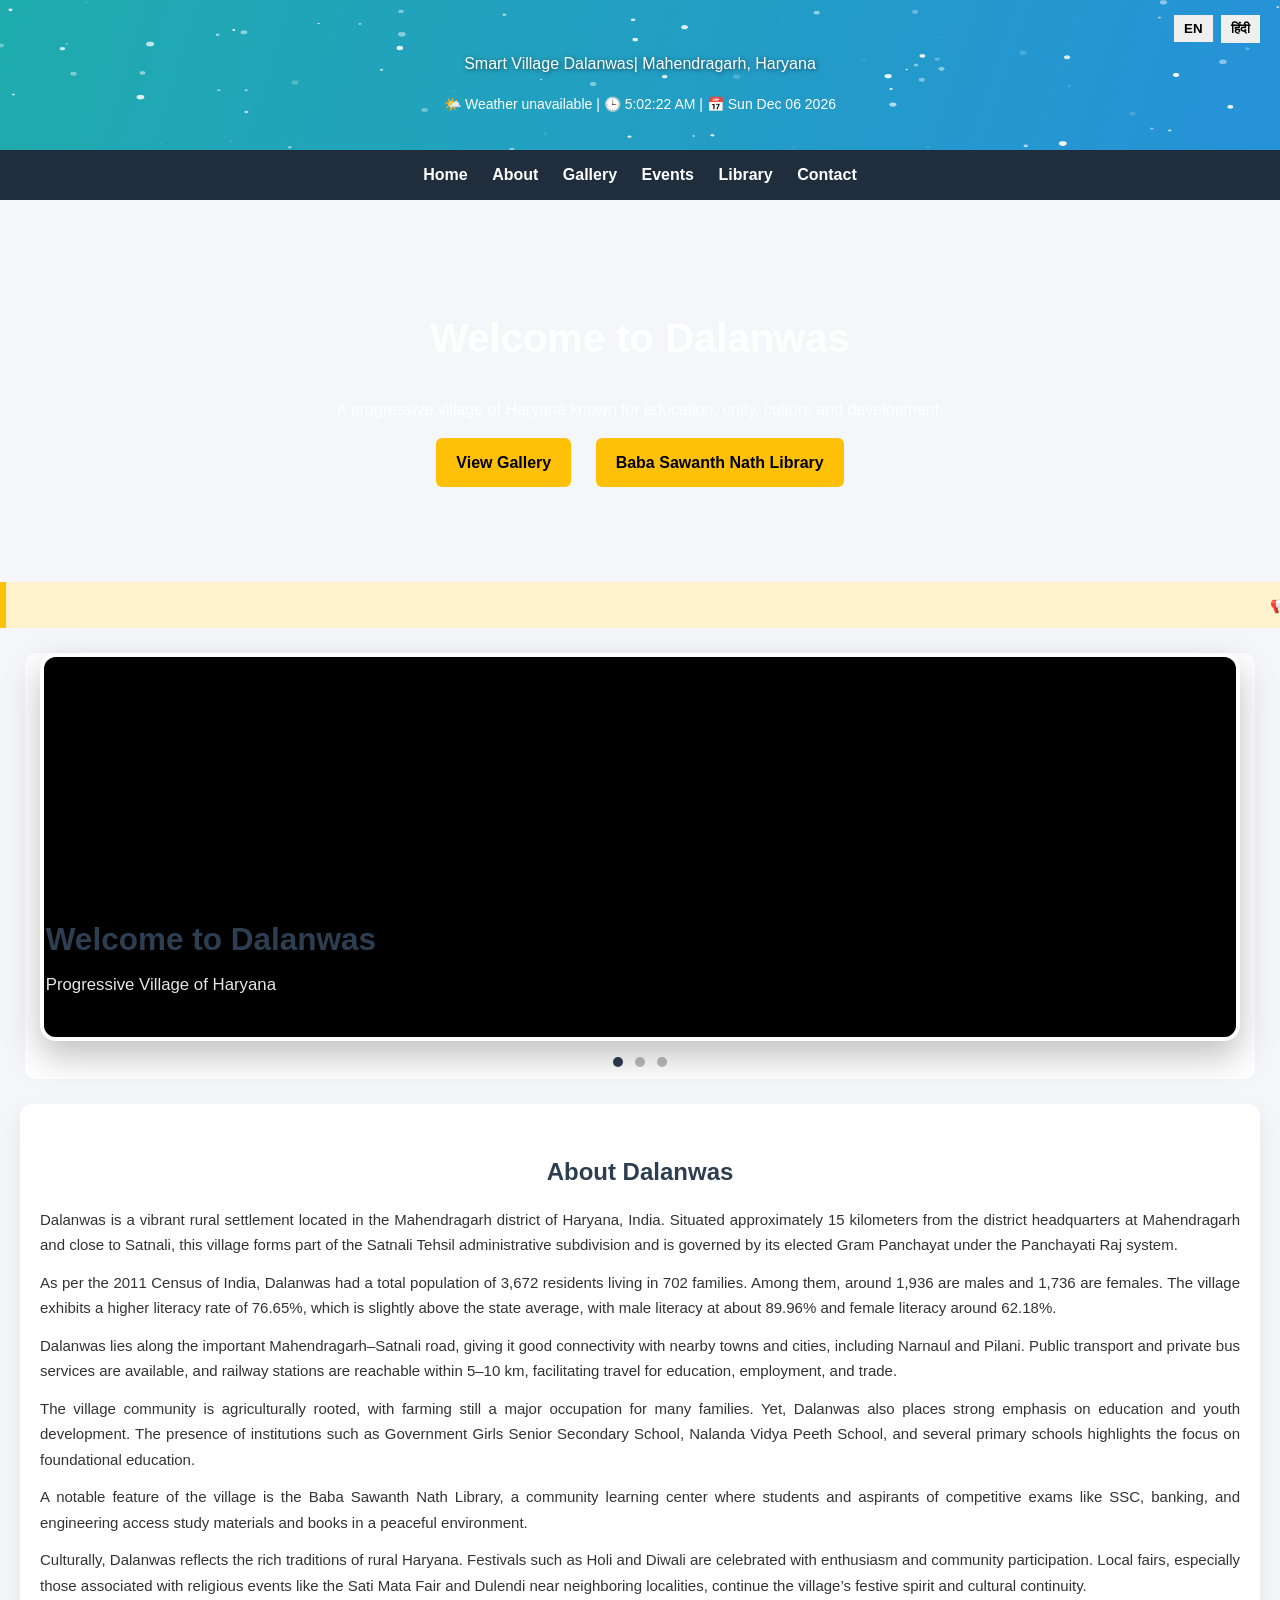
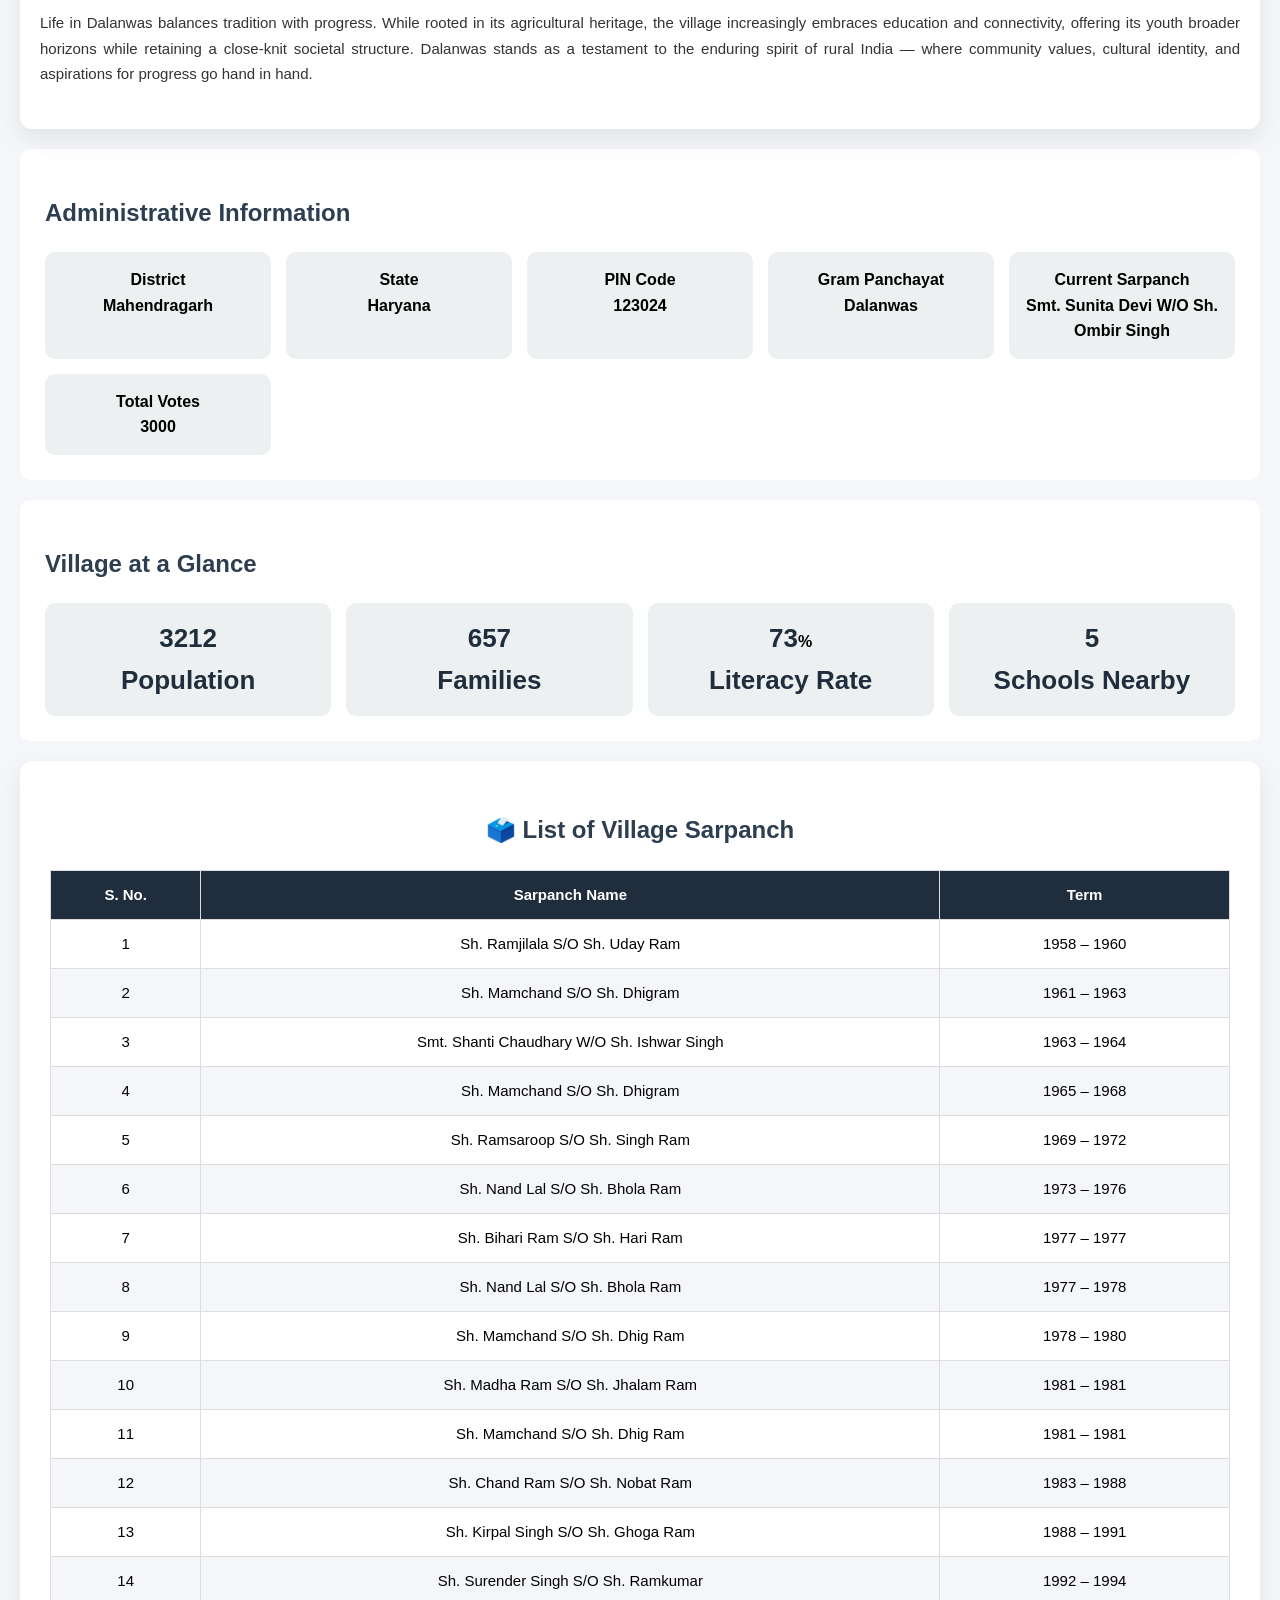
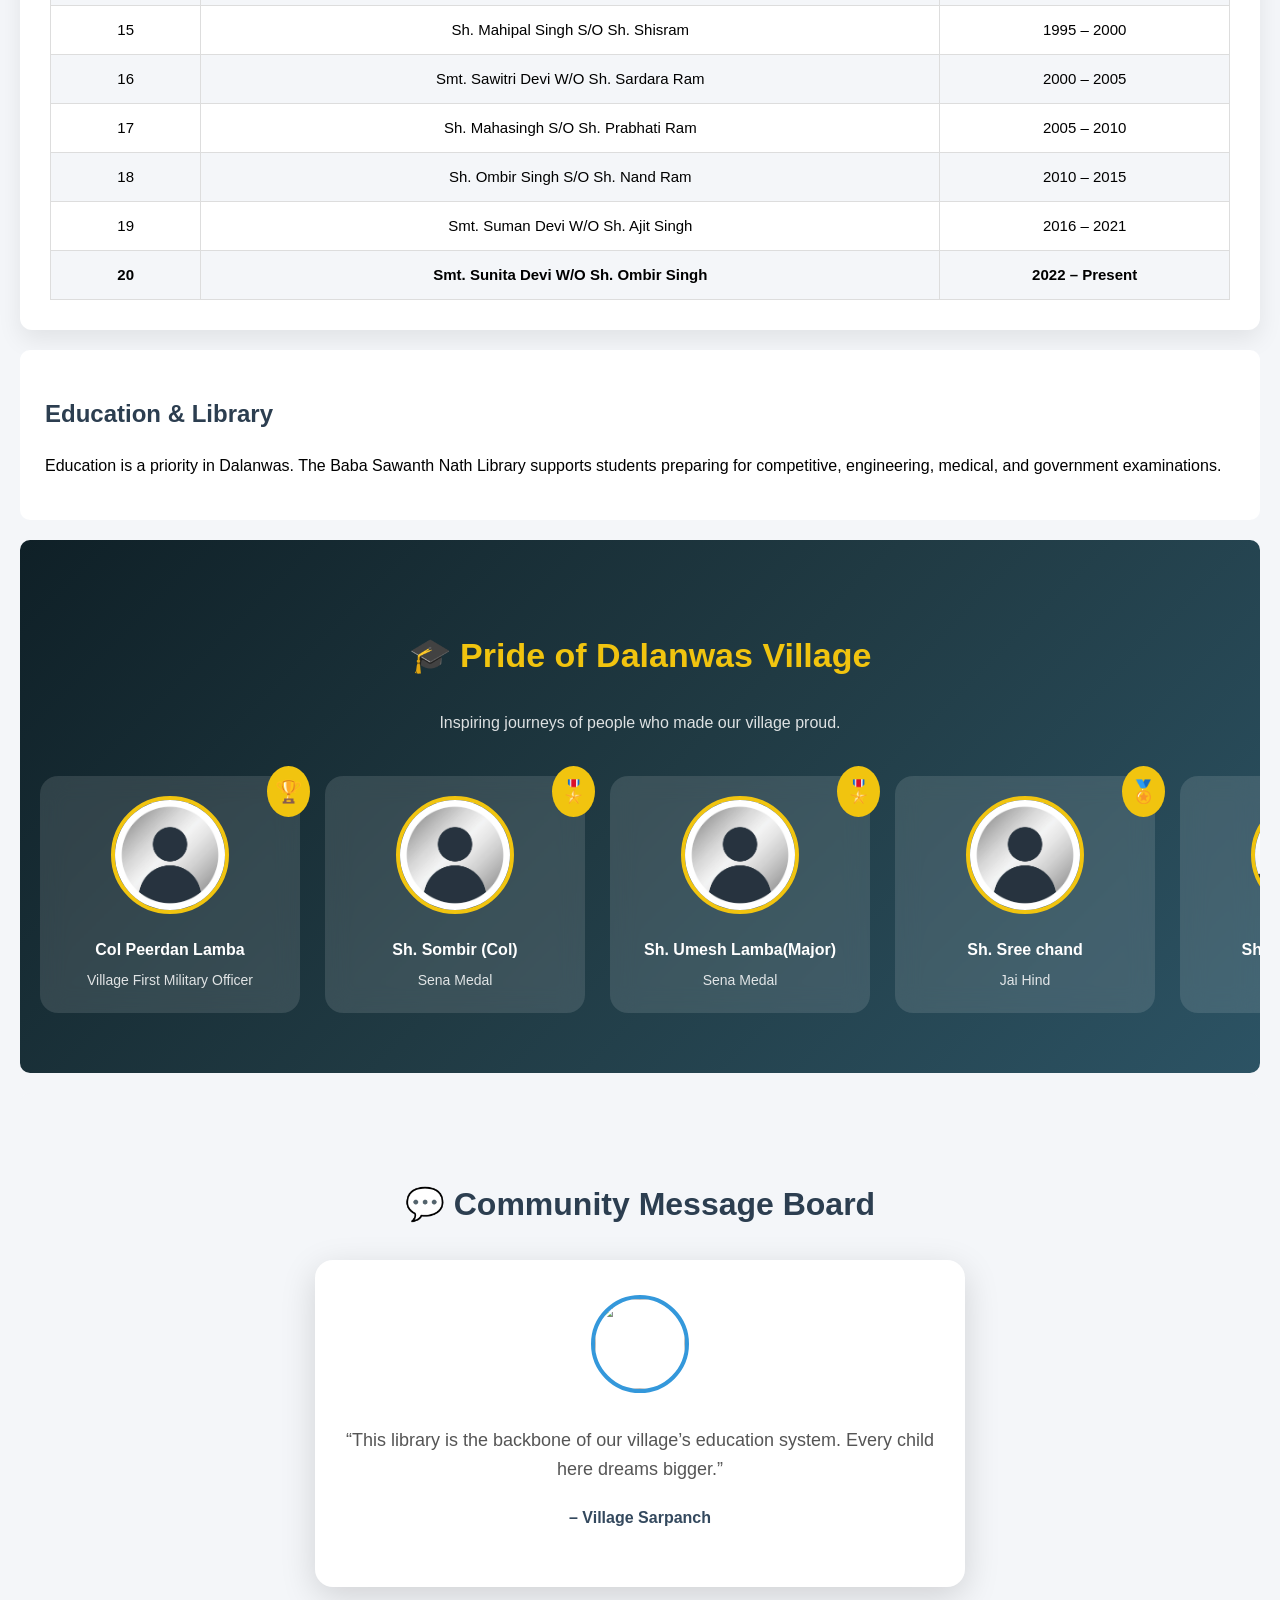
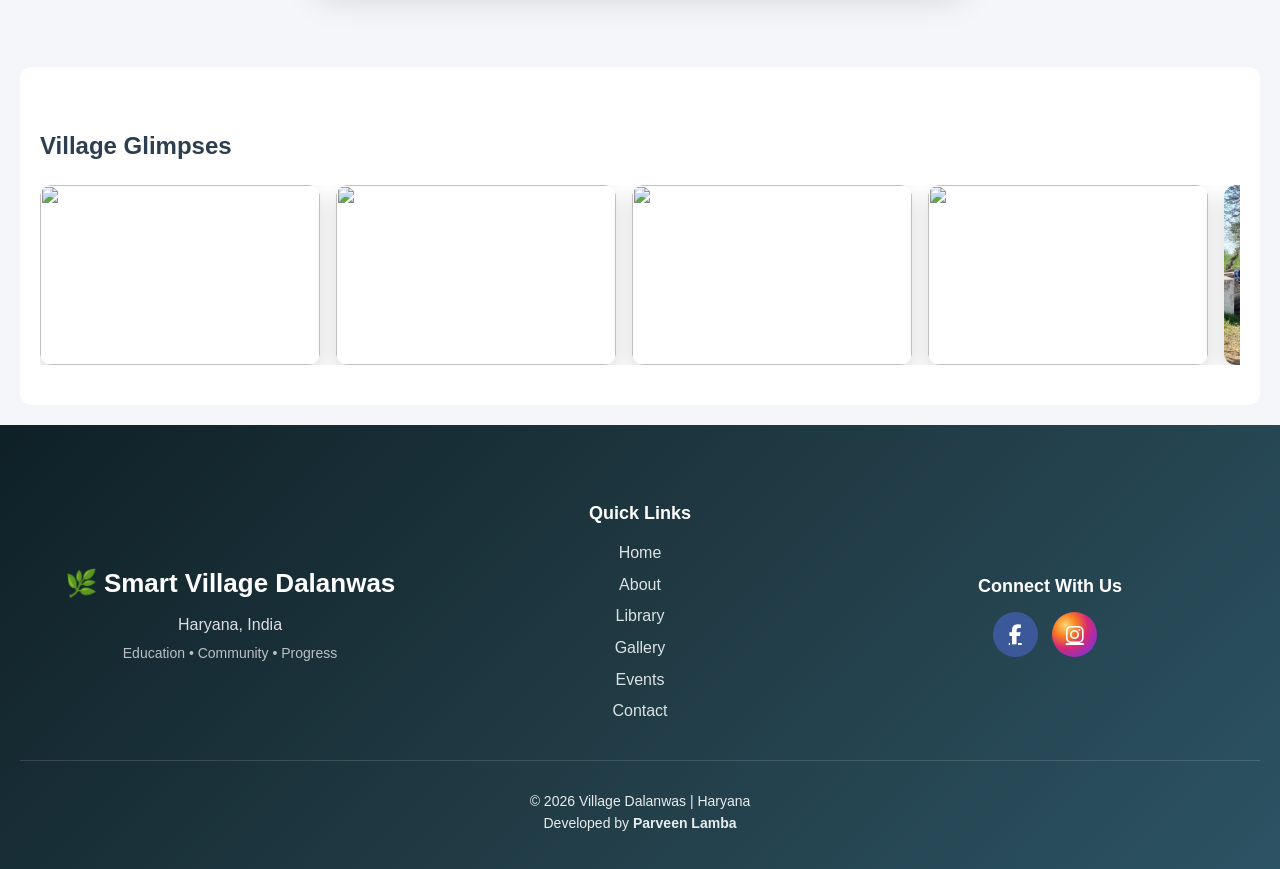
==== index.html @ f8c6ad73 "Update index.html" ====
<!DOCTYPE html>
<html lang="en">
<head>
<meta charset="UTF-8">
<title>Village Dalanwas | Haryana</title>
  

<meta name="viewport" content="width=device-width, initial-scale=1.0">
<!-- GOOGLE FONTS & ICONS -->
<link href="https://fonts.googleapis.com/css2?family=Roboto:wght@400;700&display=swap" rel="stylesheet">
<link rel="stylesheet" href="https://cdnjs.cloudflare.com/ajax/libs/font-awesome/6.4.0/css/all.min.css">
<style>
html { scroll-behavior: smooth; }
body {
  margin: 0;
  font-family: Arial, sans-serif;
  background: #f4f6f9;
  line-height: 1.6;
}

/* HEADER */
header {
  position: relative;
  height: 150px;
  overflow: hidden;
  text-align: center;
  color: white;
}

#headerCanvas {
  position: absolute;
  top: 0;
  left: 0;
  width: 100%;
  height: 100%;
  z-index: 0;
}

.header-content {
  position: relative;
  z-index: 1;
  top: 50%;
  transform: translateY(-50%);
}

.header-content h1 {
  font-size: 36px;
  font-weight: bold;
  text-shadow: 2px 2px 10px rgba(0,0,0,0.7);
}

.header-content p {
  font-size: 16px;
  margin-top: 8px;
  text-shadow: 1px 1px 5px rgba(0,0,0,0.6);
}


/* LANGUAGE TOGGLE */
.lang-toggle {
  position: absolute;
  top: 15px;
  right: 20px;
}
.lang-toggle button {
  padding: 6px 10px;
  margin-left: 4px;
  border: none;
  cursor: pointer;
  font-weight: bold;
}

/* NAV */
nav {
  background: #1f2d3d;
  text-align: center;
  padding: 12px;
}
nav a {
  color: white;
  margin: 10px;
  text-decoration: none;
  font-weight: bold;
}
nav a:hover { text-decoration: underline; }

/* HERO */
.hero2 {
  background: url("images/village5.jpg") center/cover no-repeat;
  color: white;
  padding: 80px 20px;
  text-align: center;
}
.hero2 h1 { font-size: 40px; }
.hero2 p { max-width: 800px; margin: auto; }
.hero2 .btn {
  display: inline-block;
  margin: 15px 10px;
  padding: 12px 20px;
  background: #ffc107;
  color: #000;
  text-decoration: none;
  border-radius: 6px;
  font-weight: bold;
}

/* SLIDER */
/* HERO SECTION */
.hero {
  margin: 25px auto;
  max-width: 1200px;
  padding: 0 15px;
}

/* SLIDER CONTAINER */
.slider {
  position: relative;
  height: 380px;
  overflow: hidden;
  border-radius: 16px;
  border: 4px solid #ffffff;
  box-shadow: 0 15px 35px rgba(0,0,0,0.25);
  background: #000;
}

/* SLIDES */
.slide {
  position: absolute;
  inset: 0;
  opacity: 0;
  transition: opacity 1s ease, transform 1s ease;
}

.slide.active {
  opacity: 1;
  transform: scale(1.05);
  z-index: 1;
}

.slide img {
  width: 100%;
  height: 100%;
  object-fit: cover;
}

/* DARK OVERLAY */
.slide::after {
  content: "";
  position: absolute;
  inset: 0;
  background: linear-gradient(to bottom, rgba(0,0,0,0.2), rgba(0,0,0,0.55));
}

/* HERO TEXT */
.hero-text {
  position: absolute;
  bottom: 30px;
  left: 30px;
  color: white;
  z-index: 2;
  animation: fadeUp 1.2s ease;
}

.hero-text h2 {
  font-size: 30px;
  margin: 0;
}

.hero-text p {
  font-size: 16px;
  margin-top: 6px;
  opacity: 0.9;
}

/* DOTS */
.dots {
  text-align: center;
  margin-top: 12px;
}

.dot {
  height: 10px;
  width: 10px;
  margin: 4px;
  background: #bbb;
  border-radius: 50%;
  display: inline-block;
  cursor: pointer;
}

.dot.active {
  background: #2c3e50;
}

/* ANIMATION */
@keyframes fadeUp {
  from { opacity: 0; transform: translateY(20px); }
  to { opacity: 1; transform: translateY(0); }
}

/* MOBILE */
@media (max-width: 768px) {
  .slider { height: 260px; }
  .hero-text h2 { font-size: 20px; }
}


/* NOTICE */
.notice-bar {
  background: #fff3cd;
  border-left: 6px solid #ffc107;
  overflow: hidden;
  white-space: nowrap;
  padding: 10px;
}
.notice-text {
  display: inline-block;
  padding-left: 100%;
  animation: scroll 18s linear infinite;
  font-weight: bold;
}
@keyframes scroll {
  from { transform: translateX(0); }
  to { transform: translateX(-100%); }
}

/* SECTIONS */
section {
  background: white;
  margin: 20px;
  padding: 25px;
  border-radius: 10px;
}
h2 { color: #2c3e50; }

/* INFO GRID */
.grid {
  display: grid;
  grid-template-columns: repeat(auto-fit, minmax(200px,1fr));
  gap: 15px;
}
.card {
  background: #ecf0f1;
  padding: 15px;
  border-radius: 10px;
  text-align: center;
  font-weight: bold;
}

/* STATS */
.stats span {
  font-size: 26px;
  color: #1f2d3d;
}

/* GALLERY */
.gallery {
  display: grid;
  grid-template-columns: repeat(auto-fit, minmax(180px,1fr));
  gap: 10px;
}
.gallery img {
  width: 100%;
  height: 160px;
  object-fit: cover;
  border-radius: 8px;
}

/* MAP */
iframe {
  width: 100%;
  height: 300px;
  border-radius: 10px;
}

/* FOOTER */
footer {
  background: #2c3e50;
  color: white;
  text-align: center;
  padding: 15px;
}
  #aboutSection {
  background: #ffffff;
  padding: 30px 20px;
  margin: 20px;
  border-radius: 12px;
  box-shadow: 0 10px 25px rgba(0,0,0,0.08);
  animation: fadeIn 1.5s ease forwards;
  opacity: 0;
}

#aboutSection h2 {
  color: #2c3e50;
  margin-bottom: 15px;
  text-align: center;
}

#aboutSection p {
  margin: 12px 0;
  text-align: justify;
  line-height: 1.7;
  font-size: 15px;
  color: #333;
}

@keyframes fadeIn {
  from { opacity: 0; transform: translateY(25px); }
  to { opacity: 1; transform: translateY(0); }
}

  /* Scroll animation */
.animate {
  opacity: 0;
  transform: translateY(30px);
  transition: all 1s ease-out;
}

.animate.visible {
  opacity: 1;
  transform: translateY(0);
}

  /* VILLAGE GLIMPSES AUTO SCROLL */
.village-section {
  background: #fff;
  padding: 40px 20px;
  border-radius: 12px;
}

.village-slider {
  overflow: hidden;
  width: 100%;
  margin-top: 20px;
}

.village-track {
  display: flex;
  width: max-content;
  animation: scrollVillage 25s linear infinite;
}

.village-track img {
  width: 280px;
  height: 180px;
  object-fit: cover;
  border-radius: 12px;
  margin-right: 16px;
  box-shadow: 0 8px 20px rgba(0,0,0,0.15);
}

/* PAUSE ON HOVER */
.village-slider:hover .village-track {
  animation-play-state: paused;
}

/* KEYFRAMES */
@keyframes scrollVillage {
  from {
    transform: translateX(0);
  }
  to {
    transform: translateX(-50%);
  }
}

/* MOBILE */
@media (max-width: 600px) {
  .village-track img {
    width: 220px;
    height: 150px;
  }
}

/* Success wall  */
.success-wall {
  background: linear-gradient(135deg, #0f2027, #203a43, #2c5364);
  padding: 60px 20px;
  text-align: center;
  color: white;
  overflow: hidden;
}

.success-wall h2 {
  font-size: 34px;
  color: #f1c40f;
}

.success-wall .subtitle {
  opacity: 0.85;
  margin-bottom: 40px;
}

.success-track {
  display: flex;
  gap: 25px;
  width: max-content;
  animation: scrollSuccess 28s linear infinite;
}

.success-wall:hover .success-track {
  animation-play-state: paused;
}

.student-card {
  min-width: 220px;
  background: rgba(255,255,255,0.12);
  backdrop-filter: blur(12px);
  border-radius: 18px;
  padding: 20px;
  text-align: center;
  position: relative;
  transition: transform 0.4s, box-shadow 0.4s;
}

.student-card:hover {
  transform: translateY(-10px) scale(1.05);
  box-shadow: 0 15px 40px rgba(0,0,0,0.5);
}

.student-card img {
  width: 110px;
  height: 110px;
  border-radius: 50%;
  border: 4px solid #f1c40f;
  object-fit: cover;
  margin-bottom: 10px;
}

.student-card h4 {
  margin: 5px 0;
}

.student-card span {
  font-size: 14px;
  opacity: 0.85;
}

.badge {
  position: absolute;
  top: -10px;
  right: -10px;
  background: #f1c40f;
  color: #000;
  font-size: 22px;
  padding: 8px;
  border-radius: 50%;
}

/* LOOP KEYFRAMES */
@keyframes scrollSuccess {
  from { transform: translateX(0); }
  to   { transform: translateX(-50%); }
}

@keyframes scrollSuccess {
  0% { transform: translateX(0); }
  100% { transform: translateX(-100%); }
}

  .community-board {
  background: #f4f6f9;
  padding: 60px 20px;
  text-align: center;
}

.community-board h2 {
  font-size: 32px;
  color: #2c3e50;
  margin-bottom: 30px;
}

.message-slider {
  max-width: 650px;
  margin: auto;
  position: relative;
}

.message-card {
  display: none;
  background: white;
  padding: 35px 25px;
  border-radius: 18px;
  box-shadow: 0 10px 35px rgba(0,0,0,0.15);
  animation: fadeSlide 1s ease;
}

.message-card.active {
  display: block;
}

.message-card img {
  width: 90px;
  height: 90px;
  border-radius: 50%;
  object-fit: cover;
  border: 4px solid #3498db;
  margin-bottom: 15px;
}

.message-card p {
  font-size: 18px;
  line-height: 1.6;
  color: #555;
  margin-bottom: 15px;
}

.message-card h4 {
  color: #34495e;
  font-weight: bold;
}

@keyframes fadeSlide {
  from { opacity: 0; transform: translateY(20px); }
  to { opacity: 1; transform: translateY(0); }
}

.modern-footer {
  background: linear-gradient(135deg, #0f2027, #203a43, #2c5364);
  color: white;
  padding: 50px 20px 20px;
  position: relative;
}

.footer-content {
  max-width: 1200px;
  margin: auto;
  display: grid;
  grid-template-columns: repeat(auto-fit, minmax(220px, 1fr));
  gap: 30px;
  align-items: center;
}

/* BRAND */
.footer-brand h3 {
  font-size: 26px;
  margin-bottom: 8px;
}
.footer-brand p {
  margin: 4px 0;
  opacity: 0.85;
}
.footer-brand .tagline {
  font-size: 14px;
  opacity: 0.7;
}

/* LINKS */
.footer-links h4,
.footer-social h4 {
  margin-bottom: 12px;
  font-size: 18px;
}
.footer-links a {
  display: block;
  color: white;
  text-decoration: none;
  margin: 6px 0;
  opacity: 0.85;
  transition: all 0.3s;
}
.footer-links a:hover {
  opacity: 1;
  transform: translateX(6px);
}

/* SOCIAL */
.footer-social .social {
  display: inline-flex;
  width: 45px;
  height: 45px;
  border-radius: 50%;
  justify-content: center;
  align-items: center;
  margin-right: 10px;
  color: white;
  font-size: 20px;
  transition: all 0.4s;
}

.social.facebook { background: #3b5998; }
.social.instagram {
  background: radial-gradient(circle at 30% 30%, #feda75, #fa7e1e, #d62976, #962fbf, #4f5bd5);
}

.footer-social .social:hover {
  transform: translateY(-6px) scale(1.1);
  box-shadow: 0 10px 25px rgba(0,0,0,0.4);
}

/* BOTTOM */
.footer-bottom {
  text-align: center;
  margin-top: 30px;
  padding-top: 15px;
  border-top: 1px solid rgba(255,255,255,0.15);
  font-size: 14px;
  opacity: 0.9;
}

/* SCROLL TOP */
.scroll-top {
  position: fixed;
  right: 20px;
  bottom: 20px;
  width: 45px;
  height: 45px;
  border-radius: 50%;
  border: none;
  background: #f1c40f;
  color: #000;
  font-size: 20px;
  cursor: pointer;
  display: none;
  box-shadow: 0 8px 20px rgba(0,0,0,0.4);
  transition: all 0.3s;
}

.scroll-top:hover {
  transform: scale(1.1);
}

/* RESPONSIVE */
@media(max-width:600px){
  .footer-brand, .footer-links, .footer-social {
    text-align: center;
  }
}

/* SARPANCH TABLE */
#sarpanchSection {
  background: #ffffff;
  margin: 20px;
  padding: 30px;
  border-radius: 12px;
  box-shadow: 0 10px 25px rgba(0,0,0,0.08);
}

#sarpanchSection h2 {
  text-align: center;
  color: #2c3e50;
  margin-bottom: 20px;
}

.table-wrapper {
  overflow-x: auto;
}

.sarpanch-table {
  width: 100%;
  border-collapse: collapse;
  font-size: 15px;
}

.sarpanch-table th,
.sarpanch-table td {
  border: 1px solid #ddd;
  padding: 12px;
  text-align: center;
}

.sarpanch-table th {
  background: #1f2d3d;
  color: white;
}

.sarpanch-table tr:nth-child(even) {
  background: #f4f6f9;
}

.sarpanch-table tr:hover {
  background: #eaf2f8;
}

/* ============================= */
/* HOLI WATER SPLASH + BALLOONS */
/* ============================= */

#holiSplash {
  position: fixed;
  inset: 0;
  background: linear-gradient(135deg, #ff4081, #ff9800, #4caf50, #2196f3);
  overflow: hidden;
  z-index: 9999;
  display: flex;
  justify-content: center;
  align-items: center;
  animation: fadeOutSplash 3s ease 7s forwards;
}

/* Center Text */
.holi-message {
  text-align: center;
  color: white;
  z-index: 2;
  animation: zoomIn 1.5s ease;
}

.holi-message h1 {
  font-size: 60px;
  margin: 0;
}

.holi-message p {
  font-size: 20px;
  margin-top: 10px;
}

/* Fade Out Animation */
@keyframes fadeOutSplash {
  to { opacity: 0; visibility: hidden; }
}

@keyframes zoomIn {
  from { transform: scale(0.5); opacity: 0; }
  to { transform: scale(1); opacity: 1; }
}

/* ================= */
/* WATER SPLASH */
/* ================= */

#waterCanvas {
  position: absolute;
  width: 100%;
  height: 100%;
}

/* ================= */
/* BALLOONS */
/* ================= */

.balloon {
  position: absolute;
  bottom: -150px;
  width: 60px;
  height: 80px;
  border-radius: 50%;
  animation: floatUp 10s infinite ease-in;
}

.balloon::after {
  content: '';
  position: absolute;
  width: 2px;
  height: 60px;
  background: #555;
  left: 50%;
  bottom: -60px;
}

.b1 { left: 10%; background: #ff1744; animation-duration: 9s; }
.b2 { left: 30%; background: #00e676; animation-duration: 11s; }
.b3 { left: 50%; background: #ff9100; animation-duration: 8s; }
.b4 { left: 70%; background: #00b0ff; animation-duration: 12s; }
.b5 { left: 85%; background: #d500f9; animation-duration: 10s; }

@keyframes floatUp {
  0% { transform: translateY(0) rotate(0deg); }
  50% { transform: translateY(-50vh) rotate(10deg); }
  100% { transform: translateY(-110vh) rotate(-10deg); }
}

</style>
</head>

<body>
  <header>
  <canvas id="headerCanvas"></canvas>
  <div class="header-content">
    <p id="title">Smart Village Dalanwas| Mahendragarh, Haryana</p>
    <div id="top-info" style="font-size:14px;">
  🌤️ <span id="weather">Loading weather...</span> |
  🕒 <span id="time"></span> |
  📅 <span id="date"></span>
</div>
  </div>

  <div class="lang-toggle">
    <button onclick="setLang('en')">EN</button>
    <button onclick="setLang('hi')">हिंदी</button>
  </div>
</header>

<!-- HOLI WATER SPLASH + BALLOONS -->
<div id="holiSplash">
  <canvas id="waterCanvas"></canvas>
  <div class="holi-message">
    <h1>🌸 Happy Holi to Everyone 🌸</h1>
    <p>🏡 Spreading Happiness and Colors Across Dalanwas!</p>
  </div>

  <!-- Balloons -->
  <div class="balloon b1"></div>
  <div class="balloon b2"></div>
  <div class="balloon b3"></div>
  <div class="balloon b4"></div>
  <div class="balloon b5"></div>
</div>
<nav>
  <a href="index.html">Home</a>
  <a href="about.html">About</a>
  <a href="gallery.html">Gallery</a>
  <a href="events.html">Events</a>
  <a href="library.html">Library</a>
  <a href="contact.html">Contact</a>
</nav>

<!-- HERO -->
<div class="hero2">
  <h1 id="heroTitle">Welcome to Dalanwas</h1>
  <p id="heroText">
    A progressive village of Haryana known for education, unity, culture and development.
  </p>
  <a class="btn" href="gallery.html" id="heroBtn1">View Gallery</a>
  <a class="btn" href="library.html" id="heroBtn2">Baba Sawanth Nath Library</a>
</div>
  <!-- NOTICE -->
<div class="notice-bar">
  <div class="notice-text" id="noticeText">
    📢 Gram Sabha meeting announcement | 📚 Library open for students | 🇮🇳 National festival celebrations | 🧹 Clean village drive
  </div>
</div>

<!-- SLIDER -->
<section class="hero">
  <div class="slider">
    <div class="slide active">
      <img src="images/village5.jpg">
      <div class="hero-text">
        <h2>Welcome to Dalanwas</h2>
        <p>Progressive Village of Haryana</p>
      </div>
    </div>

    <div class="slide">
      <img src="images/village2.jpg">
      <div class="hero-text">
        <h2>Baba Sawanth Nath Library</h2>
        <p>Center of Education & Knowledge</p>
      </div>
    </div>

    <div class="slide">
      <img src="images/village4.jpg">
      <div class="hero-text">
        <h2>Unity • Culture • Development</h2>
        <p>Pride of Mahendragarh District</p>
      </div>
    </div>
  </div>

  <div class="dots">
    <span class="dot active"></span>
    <span class="dot"></span>
    <span class="dot"></span>
  </div>
</section>




<!-- ABOUT -->
<section id="aboutSection">
  <h2 id="aboutTitle" class="animate">About Dalanwas</h2>
  <p id="aboutText" class="animate">
    Dalanwas is a vibrant rural settlement located in the Mahendragarh district of Haryana, India. Situated approximately 15 kilometers from the district headquarters at Mahendragarh and close to Satnali, this village forms part of the Satnali Tehsil administrative subdivision and is governed by its elected Gram Panchayat under the Panchayati Raj system.
  </p>
  <p id="aboutText2" class="animate">
    As per the 2011 Census of India, Dalanwas had a total population of 3,672 residents living in 702 families. Among them, around 1,936 are males and 1,736 are females. The village exhibits a higher literacy rate of 76.65%, which is slightly above the state average, with male literacy at about 89.96% and female literacy around 62.18%.
  </p>
  <p id="aboutText3" class="animate">
    Dalanwas lies along the important Mahendragarh–Satnali road, giving it good connectivity with nearby towns and cities, including Narnaul and Pilani. Public transport and private bus services are available, and railway stations are reachable within 5–10 km, facilitating travel for education, employment, and trade.
  </p>
  <p id="aboutText4" class="animate">
    The village community is agriculturally rooted, with farming still a major occupation for many families. Yet, Dalanwas also places strong emphasis on education and youth development. The presence of institutions such as Government Girls Senior Secondary School, Nalanda Vidya Peeth School, and several primary schools highlights the focus on foundational education.
  </p>
  <p id="aboutText5" class="animate">
    A notable feature of the village is the Baba Sawanth Nath Library, a community learning center where students and aspirants of competitive exams like SSC, banking, and engineering access study materials and books in a peaceful environment.
  </p>
  <p id="aboutText6" class="animate">
    Culturally, Dalanwas reflects the rich traditions of rural Haryana. Festivals such as Holi and Diwali are celebrated with enthusiasm and community participation. Local fairs, especially those associated with religious events like the Sati Mata Fair and Dulendi near neighboring localities, continue the village’s festive spirit and cultural continuity.
  </p>
  <p id="aboutText7" class="animate">
    Life in Dalanwas balances tradition with progress. While rooted in its agricultural heritage, the village increasingly embraces education and connectivity, offering its youth broader horizons while retaining a close-knit societal structure. Dalanwas stands as a testament to the enduring spirit of rural India — where community values, cultural identity, and aspirations for progress go hand in hand.
  </p>
</section>


<!-- ADMIN INFO -->
<section>
<h2 id="adminTitle">Administrative Information</h2>
<div class="grid">
  <div class="card">District<br>Mahendragarh</div>
  <div class="card">State<br>Haryana</div>
  <div class="card">PIN Code<br>123024</div>
  <div class="card">Gram Panchayat<br>Dalanwas</div>
  <div class="card">Current Sarpanch<br>Smt. Sunita Devi W/O Sh. Ombir Singh</div>
  <div class="card">Total Votes<br>3000</div>
</div>
</section>

<!-- STATS -->
<section>
<h2 id="statsTitle">Village at a Glance</h2>
<div class="grid stats">
  <div class="card"><span data-count="4400">0</span><br><span id="pop">Population</span></div>
  <div class="card"><span data-count="850">0</span><br><span id="fam">Families</span></div>
  <div class="card"><span data-count="76">0</span>%<br><span id="lit">Literacy Rate</span></div>
  <div class="card"><span data-count="5">0</span><br><span id="sch">Schools Nearby</span></div>
</div>
</section>

<!-- SARPANCH HISTORY -->
<section id="sarpanchSection">
  <h2>🗳️ List of Village Sarpanch</h2>

  <div class="table-wrapper">
    <table class="sarpanch-table">
      <thead>
        <tr>
          <th>S. No.</th>
          <th>Sarpanch Name</th>
          <th>Term</th>
        </tr>
      </thead>
      <tbody>
        <tr>
          <td>1</td>
          <td>Sh. Ramjilala S/O Sh. Uday Ram</td>
          <td>1958 – 1960</td>
        </tr>
        <tr>
          <td>2</td>
          <td>Sh. Mamchand S/O Sh. Dhigram</td>
          <td>1961 – 1963</td>
        </tr>
        <tr>
          <td>3</td>
          <td>Smt. Shanti Chaudhary W/O Sh. Ishwar Singh</td>
          <td>1963 – 1964</td>
        </tr>
        <tr>
          <td>4</td>
          <td>Sh. Mamchand S/O Sh. Dhigram</td>
          <td>1965 – 1968</td>
        </tr>
        <tr>
          <td>5</td>
          <td>Sh. Ramsaroop S/O Sh. Singh Ram</td>
          <td>1969 – 1972</td>
        </tr>
        <tr>
          <td>6</td>
          <td>Sh. Nand Lal S/O Sh. Bhola Ram</td>
          <td>1973 – 1976</td>
        </tr>
        <tr>
          <td>7</td>
          <td>Sh. Bihari Ram S/O Sh. Hari Ram</td>
          <td>1977 – 1977</td>
        </tr>
        <tr>
          <td>8</td>
          <td>Sh. Nand Lal S/O Sh. Bhola Ram</td>
          <td>1977 – 1978</td>
        </tr>
        <tr>
          <td>9</td>
          <td>Sh. Mamchand S/O Sh. Dhig Ram</td>
          <td>1978 – 1980</td>
        </tr>
        <tr>
          <td>10</td>
          <td>Sh. Madha Ram S/O Sh. Jhalam Ram</td>
          <td>1981 – 1981</td>
        </tr>
        <tr>
          <td>11</td>
          <td>Sh. Mamchand S/O Sh. Dhig Ram</td>
          <td>1981 – 1981</td>
        </tr>
        <tr>
          <td>12</td>
          <td>Sh. Chand Ram S/O Sh. Nobat Ram</td>
          <td>1983 – 1988</td>
        </tr>
        <tr>
          <td>13</td>
          <td>Sh. Kirpal Singh S/O Sh. Ghoga Ram</td>
          <td>1988 – 1991</td>
        </tr>
        <tr>
          <td>14</td>
          <td>Sh. Surender Singh S/O Sh. Ramkumar</td>
          <td>1992 – 1994</td>
        </tr>
        <tr>
          <td>15</td>
          <td>Sh. Mahipal Singh S/O Sh. Shisram</td>
          <td>1995 – 2000</td>
        </tr>
        <tr>
          <td>16</td>
          <td>Smt. Sawitri Devi W/O Sh. Sardara Ram</td>
          <td>2000 – 2005</td>
        </tr>
        <tr>
          <td>17</td>
          <td>Sh. Mahasingh S/O Sh. Prabhati Ram</td>
          <td>2005 – 2010</td>
        </tr>
        <tr>
          <td>18</td>
          <td>Sh. Ombir Singh S/O Sh. Nand Ram</td>
          <td>2010 – 2015</td>
        </tr>
        <tr>
          <td>19</td>
          <td>Smt. Suman Devi W/O Sh. Ajit Singh</td>
          <td>2016 – 2021</td>
        </tr>
        <tr>
          <td><strong>20</strong></td>
          <td><strong>Smt. Sunita Devi W/O Sh. Ombir Singh</strong></td>
          <td><strong>2022 – Present</strong></td>
        </tr>
      </tbody>
    </table>
  </div>
</section>


<!-- EDUCATION -->
<section>
<h2 id="eduTitle">Education & Library</h2>
<p id="eduText">
Education is a priority in Dalanwas. The Baba Sawanth Nath Library supports students
preparing for competitive, engineering, medical, and government examinations.
</p>
</section>
  
<!-- Pride  -->
  <section class="success-wall">
  <h2>🎓 Pride of Dalanwas Village</h2>
  <p class="subtitle">Inspiring journeys of people who made our village proud.</p>

  <div class="success-track" id="successTrack">

    <div class="student-card">
      <img src="images/noimage.jpg">
      <h4>Col Peerdan Lamba</h4>
      <span>Village First Military Officer</span>
      <div class="badge">🏆</div>
    </div>

    <div class="student-card">
      <img src="images/noimage.jpg">
      <h4>Sh. Sombir (Col)</h4>
      <span>Sena Medal</span>
      <div class="badge">🎖️</div>
    </div>

    <div class="student-card">
      <img src="images/noimage.jpg">
      <h4>Sh. Umesh Lamba(Major)</h4>
      <span>Sena Medal</span>
      <div class="badge">🎖️</div>
    </div>

    <div class="student-card">
      <img src="images/noimage.jpg">
      <h4>Sh. Sree chand</h4>
      <span>Jai Hind</span>
      <div class="badge">🏅</div>
    </div>

    <div class="student-card">
      <img src="images/review3.jpg">
      <h4>Sh. Pankaj Lamba</h4>
      <span>IPS Officer</span>
      <div class="badge">🏅</div>
    </div>

  </div>
</section>

  <section class="community-board">
  <h2>💬 Community Message Board</h2>

  <div class="message-slider">

    <div class="message-card active">
      <img src="images/sarpanch.jpg">
      <p>
        “This library is the backbone of our village’s education system.
        Every child here dreams bigger.”
      </p>
      <h4>– Village Sarpanch</h4>
    </div>

    <div class="message-card">
      <img src="images/teacher.jpg">
      <p>
        “Students here show discipline, dedication and hunger to succeed.
        Baba Sawanth Nath Library makes it possible.”
      </p>
      <h4>– Senior Teacher</h4>
    </div>

    <div class="message-card">
      <img src="images/army.jpg">
      <p>
        “From this village to serving the nation — education changed my life.”
      </p>
      <h4>– Indian Army Personnel</h4>
    </div>

  </div>
</section>


<!-- GALLERY -->
<section class="village-section">
  <h2 id="galleryTitle">Village Glimpses</h2>

  <div class="village-slider">
    <div class="village-track">
      <!-- ORIGINAL IMAGES -->
      <img src="images/village1.jpg" alt="">
      <img src="images/village2.jpg" alt="">
      <img src="images/village3.jpg" alt="">
      <img src="images/village5.jpg" alt="">

      <!-- DUPLICATE FOR SMOOTH LOOP -->
      <img src="images/village6.jpg" alt="">
      <img src="images/village7.jpg" alt="">
      <img src="images/village8.jpg" alt="">
      <img src="images/village9.jpg" alt="">
      <img src="images/village10.jpg" alt="">
      <img src="images/village11.jpg" alt="">
      <img src="images/babasawanthnathji.jpg" alt="">
    </div>
  </div>
</section>

<footer class="modern-footer">

  <div class="footer-content">

    <!-- LEFT -->
    <div class="footer-brand">
      <h3>🌿 Smart Village Dalanwas</h3>
      <p>Haryana, India</p>
      <p class="tagline">
        Education • Community • Progress
      </p>
    </div>

    <!-- CENTER -->
    <div class="footer-links">
      <h4>Quick Links</h4>
      <a href="index.html">Home</a>
      <a href="about.html">About</a>
      <a href="library.html">Library</a>
      <a href="gallery.html">Gallery</a>
      <a href="events.html">Events</a>
      <a href="contact.html">Contact</a>
    </div>

    <!-- RIGHT -->
    <div class="footer-social">
      <h4>Connect With Us</h4>

      <a href="https://www.facebook.com/" target="_blank" class="social facebook">
        <i class="fab fa-facebook-f"></i>
      </a>

      <a href="https://www.instagram.com/" target="_blank" class="social instagram">
        <i class="fab fa-instagram"></i>
      </a>
    </div>

  </div>

  <!-- BOTTOM BAR -->
  <div class="footer-bottom">
    <p>
      © <span id="year"></span> Village Dalanwas | Haryana  
      <br>
      Developed by <b>Parveen Lamba</b>
    </p>
  </div>

  <!-- SCROLL TOP -->
  <button class="scroll-top" onclick="scrollToTop()">↑</button>

</footer>


  <script>
let index = 0;
const slides = document.querySelectorAll(".slide");
const dots = document.querySelectorAll(".dot");

function showSlide(i) {
  slides.forEach(s => s.classList.remove("active"));
  dots.forEach(d => d.classList.remove("active"));

  slides[i].classList.add("active");
  dots[i].classList.add("active");
}

setInterval(() => {
  index = (index + 1) % slides.length;
  showSlide(index);
}, 5000);

dots.forEach((dot, i) => {
  dot.onclick = () => {
    index = i;
    showSlide(index);
  };
});
</script>


<script>
  // Hero section
const title = document.querySelector('header p');
const subtitle = document.querySelector('header p');
const heroTitle = document.querySelector('.hero-text h2');
const heroText = document.querySelector('.hero-text p');
const heroBtn1 = document.querySelector('#heroBtn1');
const heroBtn2 = document.querySelector('#heroBtn2');

// Admin/Stats Section
const adminTitle = document.getElementById('adminTitle');
const statsTitle = document.getElementById('statsTitle');
const pop = document.getElementById('pop');
const fam = document.getElementById('fam');
const lit = document.getElementById('lit');
const sch = document.getElementById('sch');

// Education/Library
const eduTitle = document.getElementById('eduTitle');
const eduText = document.getElementById('eduText');

// Gallery & Map
const galleryTitle = document.getElementById('galleryTitle');
const mapTitle = document.getElementById('mapTitle');

// About Section
const aboutTitle = document.getElementById('aboutTitle');
const aboutText = document.getElementById('aboutText');
const aboutText2 = document.getElementById('aboutText2');
const aboutText3 = document.getElementById('aboutText3');
const aboutText4 = document.getElementById('aboutText4');
const aboutText5 = document.getElementById('aboutText5');
const aboutText6 = document.getElementById('aboutText6');
const aboutText7 = document.getElementById('aboutText7');

/* COUNTERS */
document.querySelectorAll("[data-count]").forEach(el => {
  let start = 0;
  const end = +el.dataset.count;
  const step = Math.ceil(end / 100);
  const i = setInterval(() => {
    start += step;
    if (start >= end) {
      el.innerText = end;
      clearInterval(i);
    } else el.innerText = start;
  }, 30);
});

/* LANGUAGE TOGGLE */
function setLang(lang) {
  if (lang === "hi") {
    title.innerText = "गांव डालनवास";
    subtitle.innerText = "महेन्द्रगढ़ जिला, हरियाणा";
    heroTitle.innerText = "डालनवास में आपका स्वागत है";
    heroText.innerText = "हरियाणा का एक प्रगतिशील गांव जो शिक्षा और विकास के लिए जाना जाता है।";
    heroBtn1.innerText = "गैलरी देखें";
    heroBtn2.innerText = "गांव पुस्तकालय";
    adminTitle.innerText = "प्रशासनिक जानकारी";
    statsTitle.innerText = "गांव की जानकारी";
    pop.innerText = "जनसंख्या";
    fam.innerText = "परिवार";
    lit.innerText = "साक्षरता दर";
    sch.innerText = "विद्यालय";
    eduTitle.innerText = "शिक्षा और पुस्तकालय";
    eduText.innerText = "बाबा सावंत नाथ पुस्तकालय छात्रों को प्रतियोगी परीक्षाओं की तैयारी में सहायता करता है।";
    galleryTitle.innerText = "गांव की झलकियां";
    mapTitle.innerText = "गांव का स्थान";
    aboutTitle.innerText = "डालनवास के बारे में";
  aboutText.innerText = "डालनवास हरियाणा के महेन्द्रगढ़ जिले का एक जीवंत ग्रामीण गांव है। महेन्द्रगढ़ जिला मुख्यालय से लगभग 15 किलोमीटर और सतनाली के पास स्थित, यह गांव सतनाली तहसील प्रशासनिक उपखंड का हिस्सा है और इसके निर्वाचित ग्राम पंचायत द्वारा पंचायती राज प्रणाली के तहत शासित है।";
  aboutText2.innerText = "2011 की जनगणना के अनुसार, डालनवास में कुल 3,672 निवासी 702 परिवारों में रहते हैं। इनमें लगभग 1,936 पुरुष और 1,736 महिलाएं हैं। गांव की साक्षरता दर 76.65% है, जो राज्य औसत से थोड़ी अधिक है, पुरुष साक्षरता लगभग 89.96% और महिला साक्षरता लगभग 62.18% है।";
  aboutText3.innerText = "डालनवास महेन्द्रगढ़–सतनाली सड़क पर स्थित है, जिससे नजदीकी शहरों जैसे नारनौल और पिलानी के साथ अच्छा कनेक्टिविटी है। सार्वजनिक परिवहन और निजी बस सेवाएं उपलब्ध हैं, और रेलवे स्टेशन 5–10 किलोमीटर के भीतर हैं।";
  aboutText4.innerText = "गांव की आबादी कृषि पर आधारित है, और खेती अभी भी कई परिवारों के लिए मुख्य पेशा है। फिर भी, डालनवास शिक्षा और युवाओं के विकास पर जोर देता है। यहां सरकारी बालिकाओं उच्च माध्यमिक विद्यालय, नालंदा विद्या पीठ स्कूल और कई प्राथमिक विद्यालय मौजूद हैं।";
  aboutText5.innerText = "गांव की एक विशेषता बाबा सावंत नाथ पुस्तकालय है, जहां छात्र प्रतियोगी परीक्षाओं की तैयारी के लिए अध्ययन सामग्री और पुस्तकें प्राप्त कर सकते हैं।";
  aboutText6.innerText = "सांस्कृतिक रूप से, डालनवास हरियाणा के ग्रामीण परंपराओं को दर्शाता है। होली और दीवाली जैसी त्योहारों को उत्साह और सामुदायिक भागीदारी के साथ मनाया जाता है। स्थानीय मेले और धार्मिक आयोजनों से जुड़ी गतिविधियां यहां की सांस्कृतिक विरासत को बनाए रखती हैं।";
  aboutText7.innerText = "डालनवास में जीवन परंपरा और प्रगति का संतुलन रखता है। कृषि परंपरा में रचे-बसे गांव में शिक्षा और कनेक्टिविटी को बढ़ावा मिल रहा है। डालनवास ग्रामीण भारत की जीवंतता और सामुदायिक मूल्यों का उदाहरण प्रस्तुत करता है।";
  } else {
    location.reload();
  }
}
</script>
<script>
/* TIME & DATE */
function updateTime() {
  const now = new Date();
  document.getElementById("time").innerText =
    now.toLocaleTimeString();
  document.getElementById("date").innerText =
    now.toDateString();
}
setInterval(updateTime, 1000);
updateTime();

/* WEATHER (Open-Meteo - FREE, no API key) */
fetch("https://api.open-meteo.com/v1/forecast?latitude=28.28&longitude=76.15&current_weather=true")
  .then(res => res.json())
  .then(data => {
    const temp = data.current_weather.temperature;
    const wind = data.current_weather.windspeed;
    document.getElementById("weather").innerText =
      `Dalanwas: ${temp}°C, Wind ${wind} km/h`;
  })
  .catch(() => {
    document.getElementById("weather").innerText =
      "Weather unavailable";
  });
</script>
<script>
const canvas = document.getElementById("headerCanvas");
const ctx = canvas.getContext("2d");
canvas.width = window.innerWidth;
canvas.height = 250;

const particles = [];
const particleCount = 80;

// Initialize particles
for (let i = 0; i < particleCount; i++) {
  particles.push({
    x: Math.random() * canvas.width,
    y: Math.random() * canvas.height,
    r: Math.random() * 3 + 1,
    dx: (Math.random() - 0.5) * 0.7,
    dy: (Math.random() - 0.5) * 0.7,
    alpha: Math.random()
  });
}

function drawParticles() {
  ctx.clearRect(0, 0, canvas.width, canvas.height);

  // Animated gradient background
  const gradient = ctx.createLinearGradient(0, 0, canvas.width, canvas.height);
  const time = Date.now() * 0.0003;
  gradient.addColorStop(0, `hsl(${Math.sin(time)*50+200}, 70%, 40%)`);
  gradient.addColorStop(1, `hsl(${Math.cos(time)*50+250}, 70%, 50%)`);
  ctx.fillStyle = gradient;
  ctx.fillRect(0, 0, canvas.width, canvas.height);

  // Draw particles
  particles.forEach(p => {
    ctx.beginPath();
    ctx.arc(p.x, p.y, p.r, 0, Math.PI * 2);
    ctx.fillStyle = `rgba(255,255,255,${p.alpha})`;
    ctx.fill();

    p.x += p.dx;
    p.y += p.dy;

    if (p.x < 0 || p.x > canvas.width) p.dx *= -1;
    if (p.y < 0 || p.y > canvas.height) p.dy *= -1;
  });

  requestAnimationFrame(drawParticles);
}

drawParticles();

// Adjust canvas on resize
window.addEventListener("resize", () => {
  canvas.width = window.innerWidth;
  canvas.height = 250;
});
</script>
<script>
// Scroll-triggered animation
function animateOnScroll() {
  const elements = document.querySelectorAll('.animate');
  const windowBottom = window.innerHeight;

  elements.forEach(el => {
    const elementTop = el.getBoundingClientRect().top;
    if(elementTop < windowBottom - 50) {
      el.classList.add('visible');
    }
  });
}

window.addEventListener('scroll', animateOnScroll);
window.addEventListener('load', animateOnScroll);
</script>

  <script>
let currentMessage = 0;
const messages = document.querySelectorAll('.message-card');

setInterval(() => {
  messages[currentMessage].classList.remove('active');
  currentMessage = (currentMessage + 1) % messages.length;
  messages[currentMessage].classList.add('active');
}, 5000);
</script>
<script>
document.getElementById("year").innerText = new Date().getFullYear();

/* Scroll Top Button */
const scrollBtn = document.querySelector(".scroll-top");

window.addEventListener("scroll", () => {
  scrollBtn.style.display = window.scrollY > 300 ? "block" : "none";
});

function scrollToTop() {
  window.scrollTo({ top: 0, behavior: "smooth" });
}
</script>

  <script>
/* ===== INFINITE LOOP ===== */
const track = document.getElementById("successTrack");
const cards = [...track.children];

// Duplicate once for seamless loop
cards.forEach(card => {
  track.appendChild(card.cloneNode(true));
});

/* ===== CONFETTI ON HOVER ===== */
track.querySelectorAll(".student-card").forEach(card => {
  card.addEventListener("mouseenter", () => {
    confetti({
      particleCount: 40,
      spread: 70,
      origin: { y: 0.6 }
    });
  });
});
</script>
<script>
const canvas = document.getElementById("waterCanvas");
const ctx = canvas.getContext("2d");

canvas.width = window.innerWidth;
canvas.height = window.innerHeight;

const colors = ["#ff1744","#ff9100","#00e676","#00b0ff","#d500f9"];

let particles = [];

function createSplash() {
  for (let i = 0; i < 100; i++) {
    particles.push({
      x: canvas.width / 2,
      y: canvas.height / 2,
      radius: Math.random() * 8 + 2,
      color: colors[Math.floor(Math.random() * colors.length)],
      speedX: (Math.random() - 0.5) * 10,
      speedY: (Math.random() - 0.5) * 10
    });
  }
}

function animateSplash() {
  ctx.clearRect(0, 0, canvas.width, canvas.height);

  particles.forEach((p, index) => {
    p.x += p.speedX;
    p.y += p.speedY;
    p.radius *= 0.96;

    ctx.beginPath();
    ctx.arc(p.x, p.y, p.radius, 0, Math.PI * 2);
    ctx.fillStyle = p.color;
    ctx.fill();

    if (p.radius < 0.5) {
      particles.splice(index, 1);
    }
  });

  requestAnimationFrame(animateSplash);
}

createSplash();
animateSplash();

window.addEventListener("resize", () => {
  canvas.width = window.innerWidth;
  canvas.height = window.innerHeight;
});
</script>
<!-- CONFETTI CDN -->
<script src="https://cdn.jsdelivr.net/npm/canvas-confetti@1.6.0/dist/confetti.browser.min.js"></script>

</body>
</html>
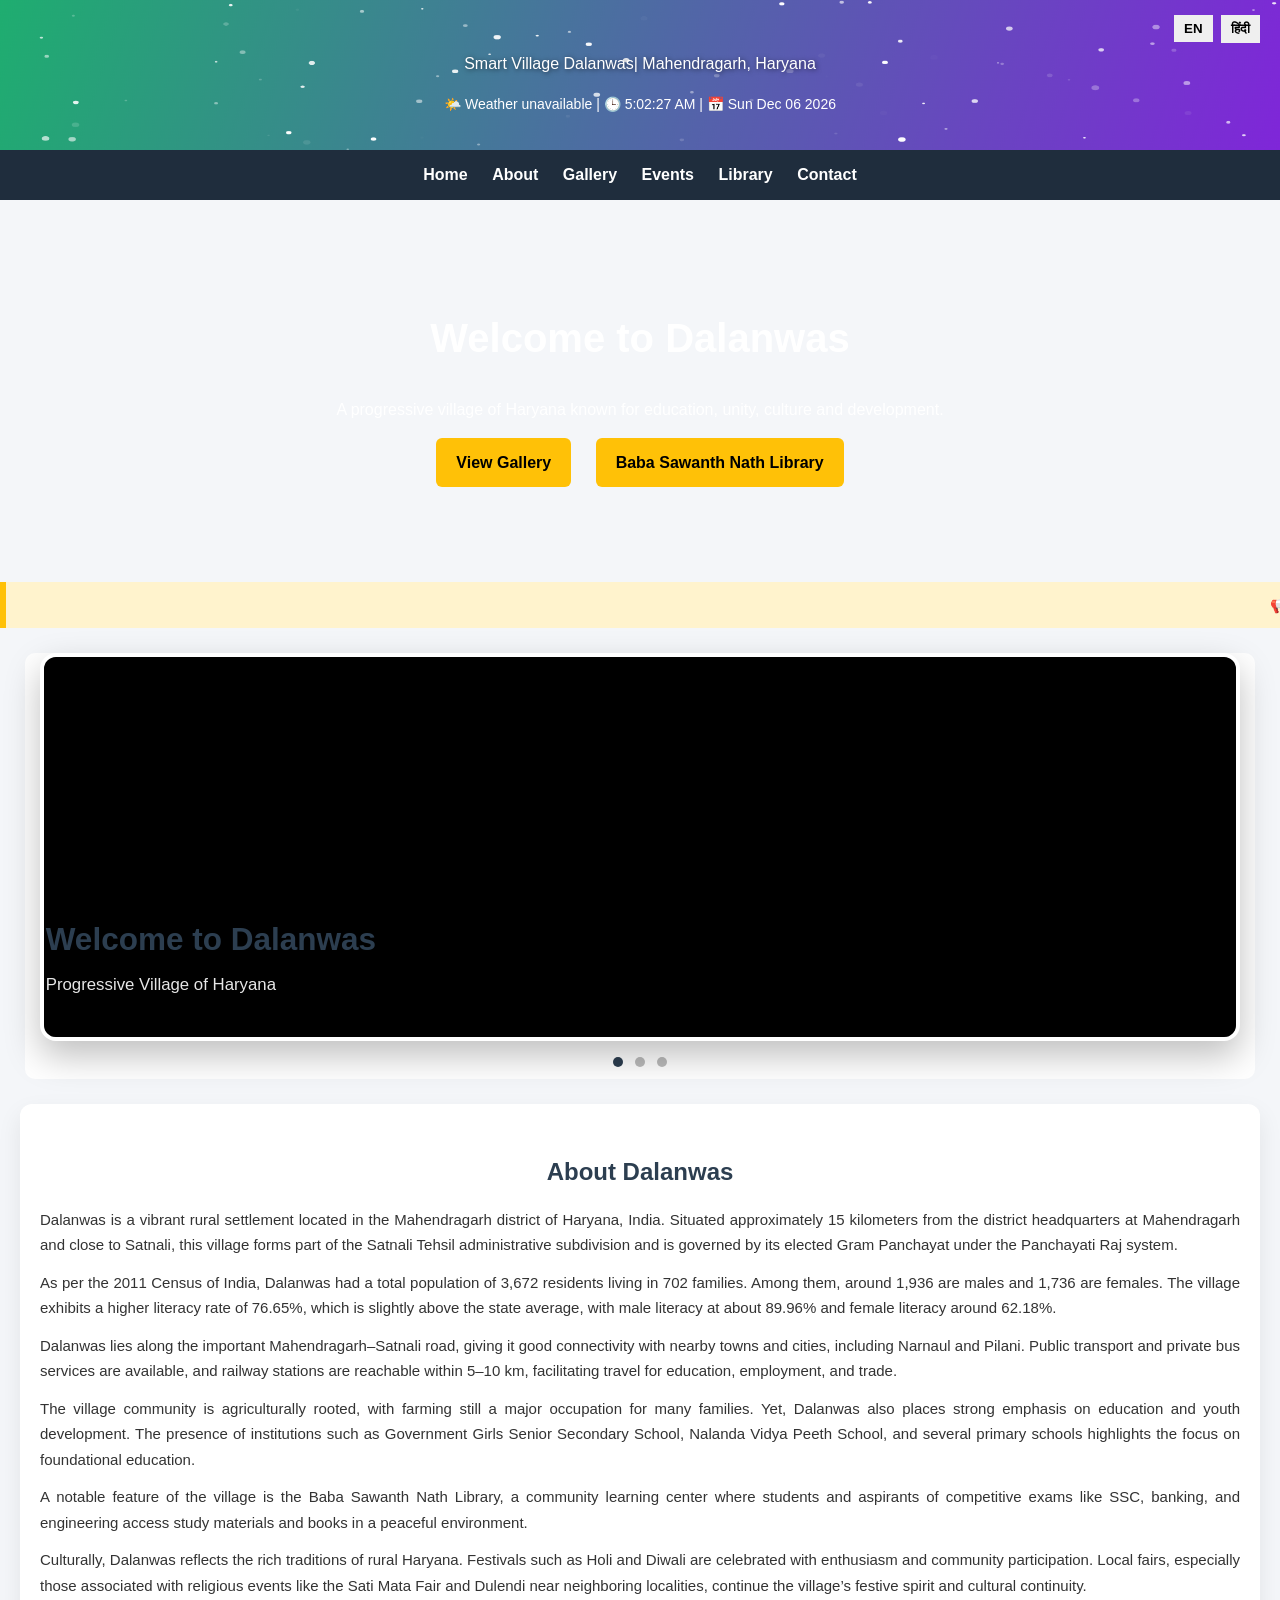
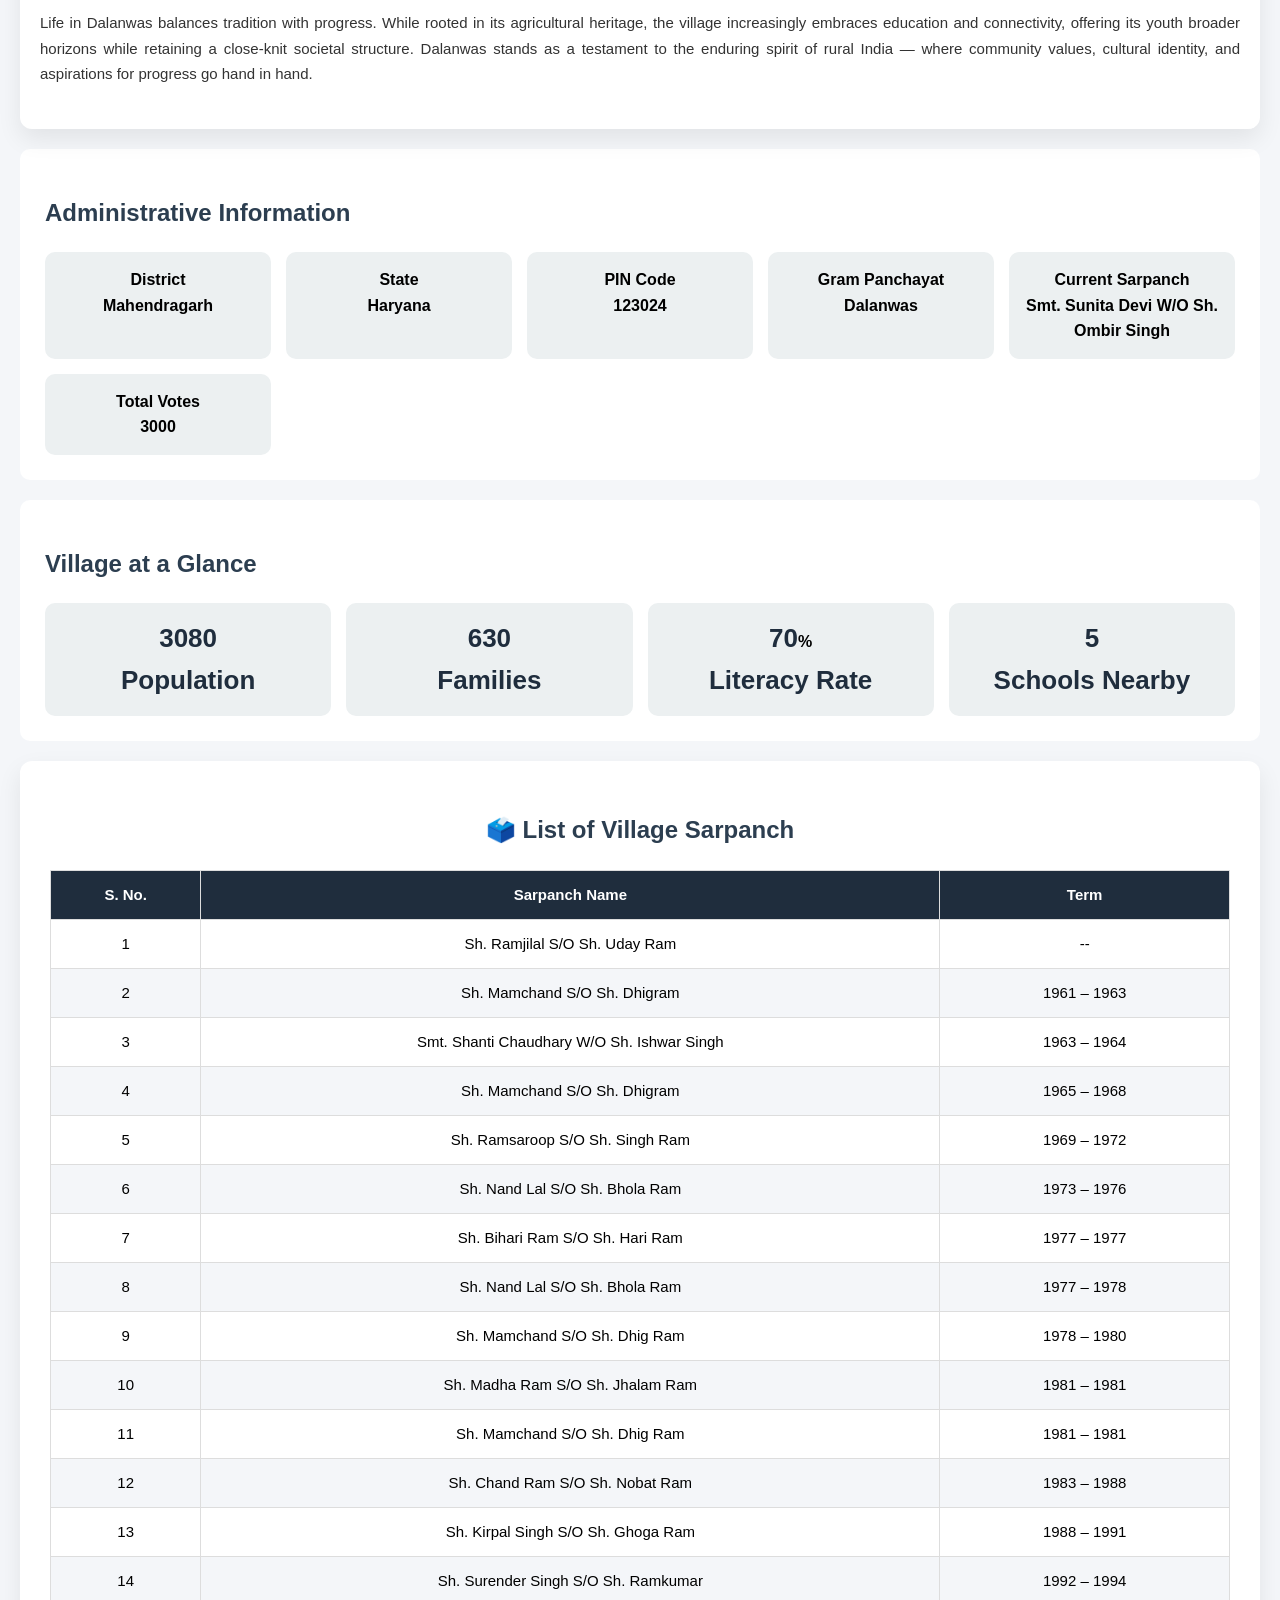
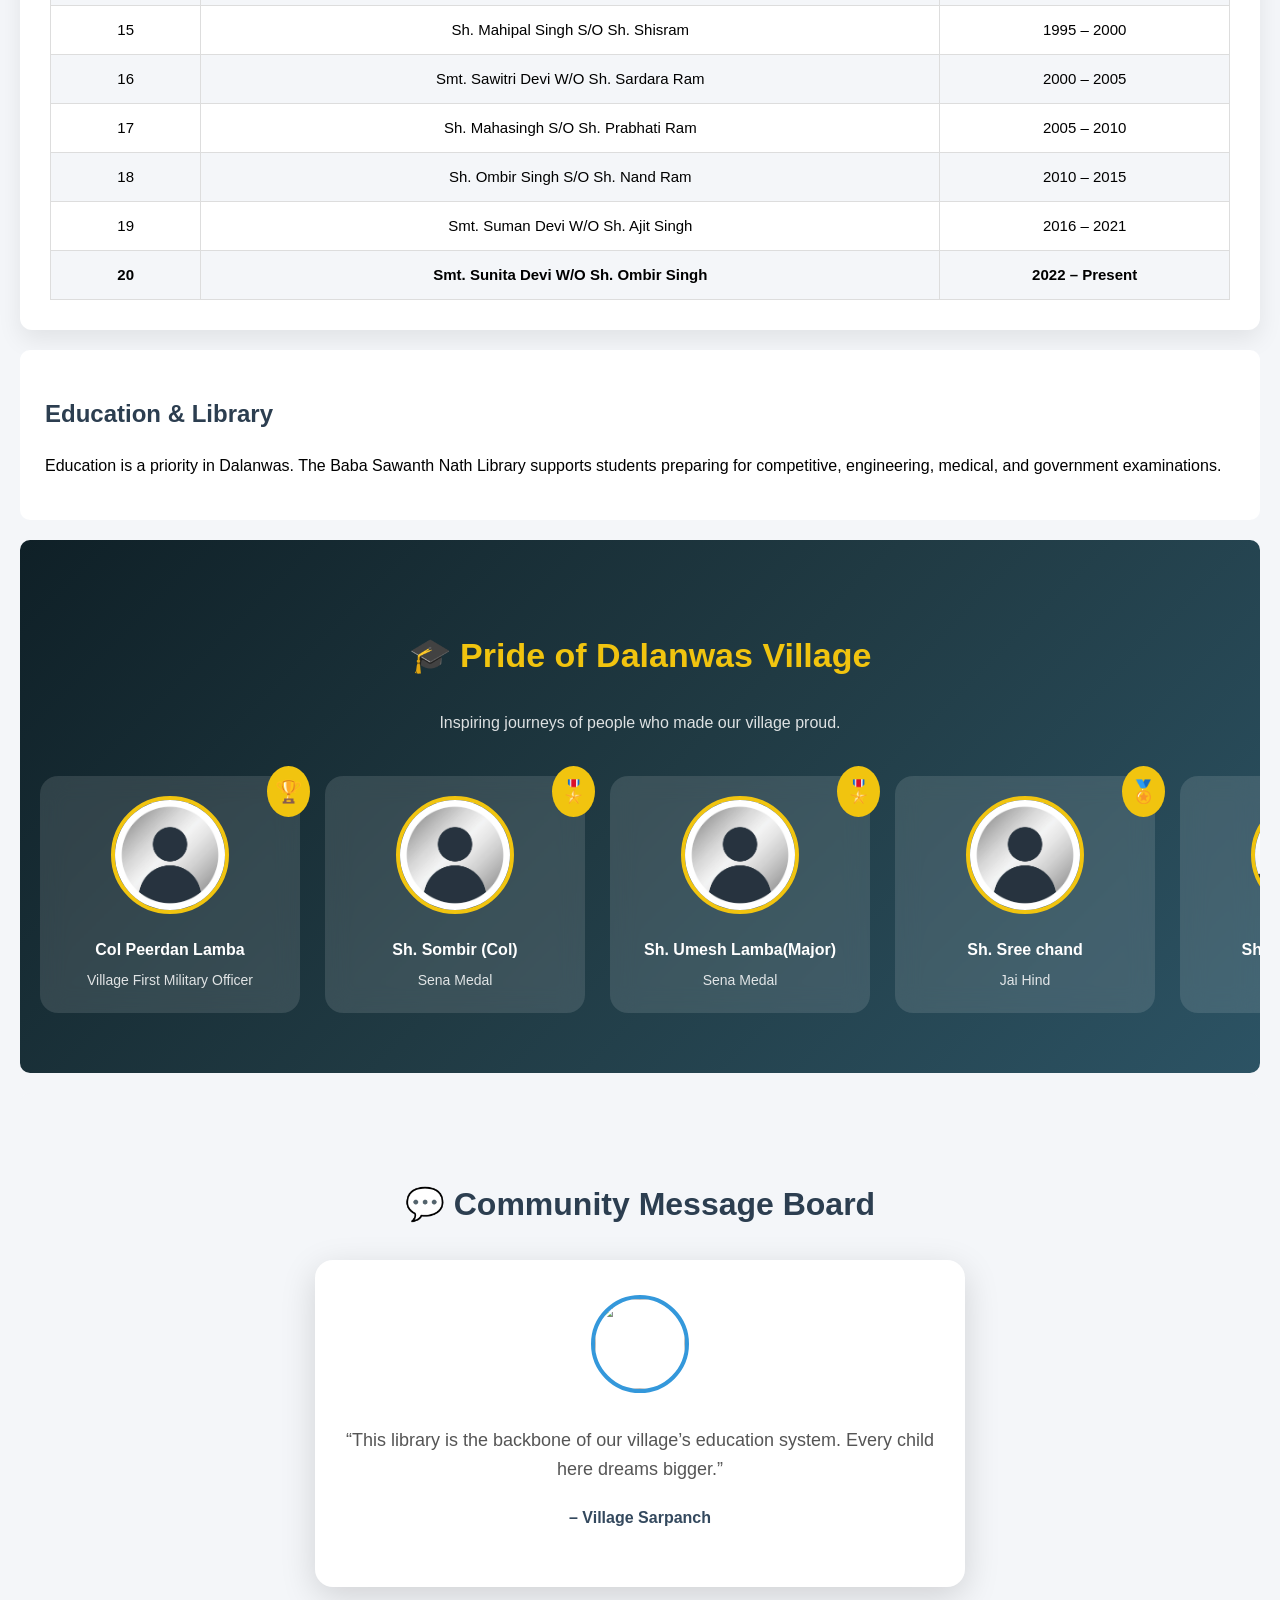
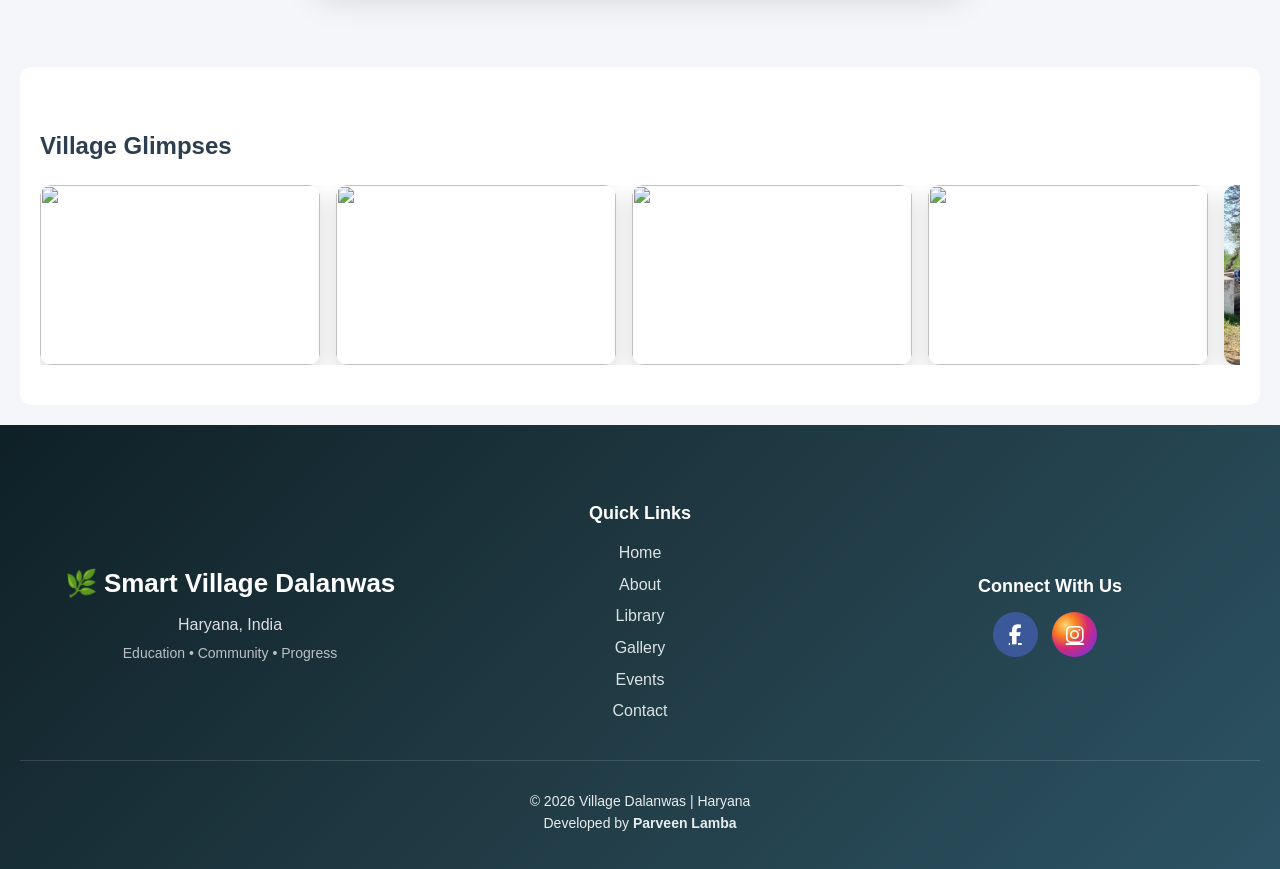
==== commit d8a99bd1: "Update index.html" ====
--- a/index.html
+++ b/index.html
@@ -927,8 +927,8 @@
       <tbody>
         <tr>
           <td>1</td>
-          <td>Sh. Ramjilala S/O Sh. Uday Ram</td>
-          <td>1958 – 1960</td>
+          <td>Sh. Ramjilal S/O Sh. Uday Ram</td>
+          <td>--</td>
         </tr>
         <tr>
           <td>2</td>
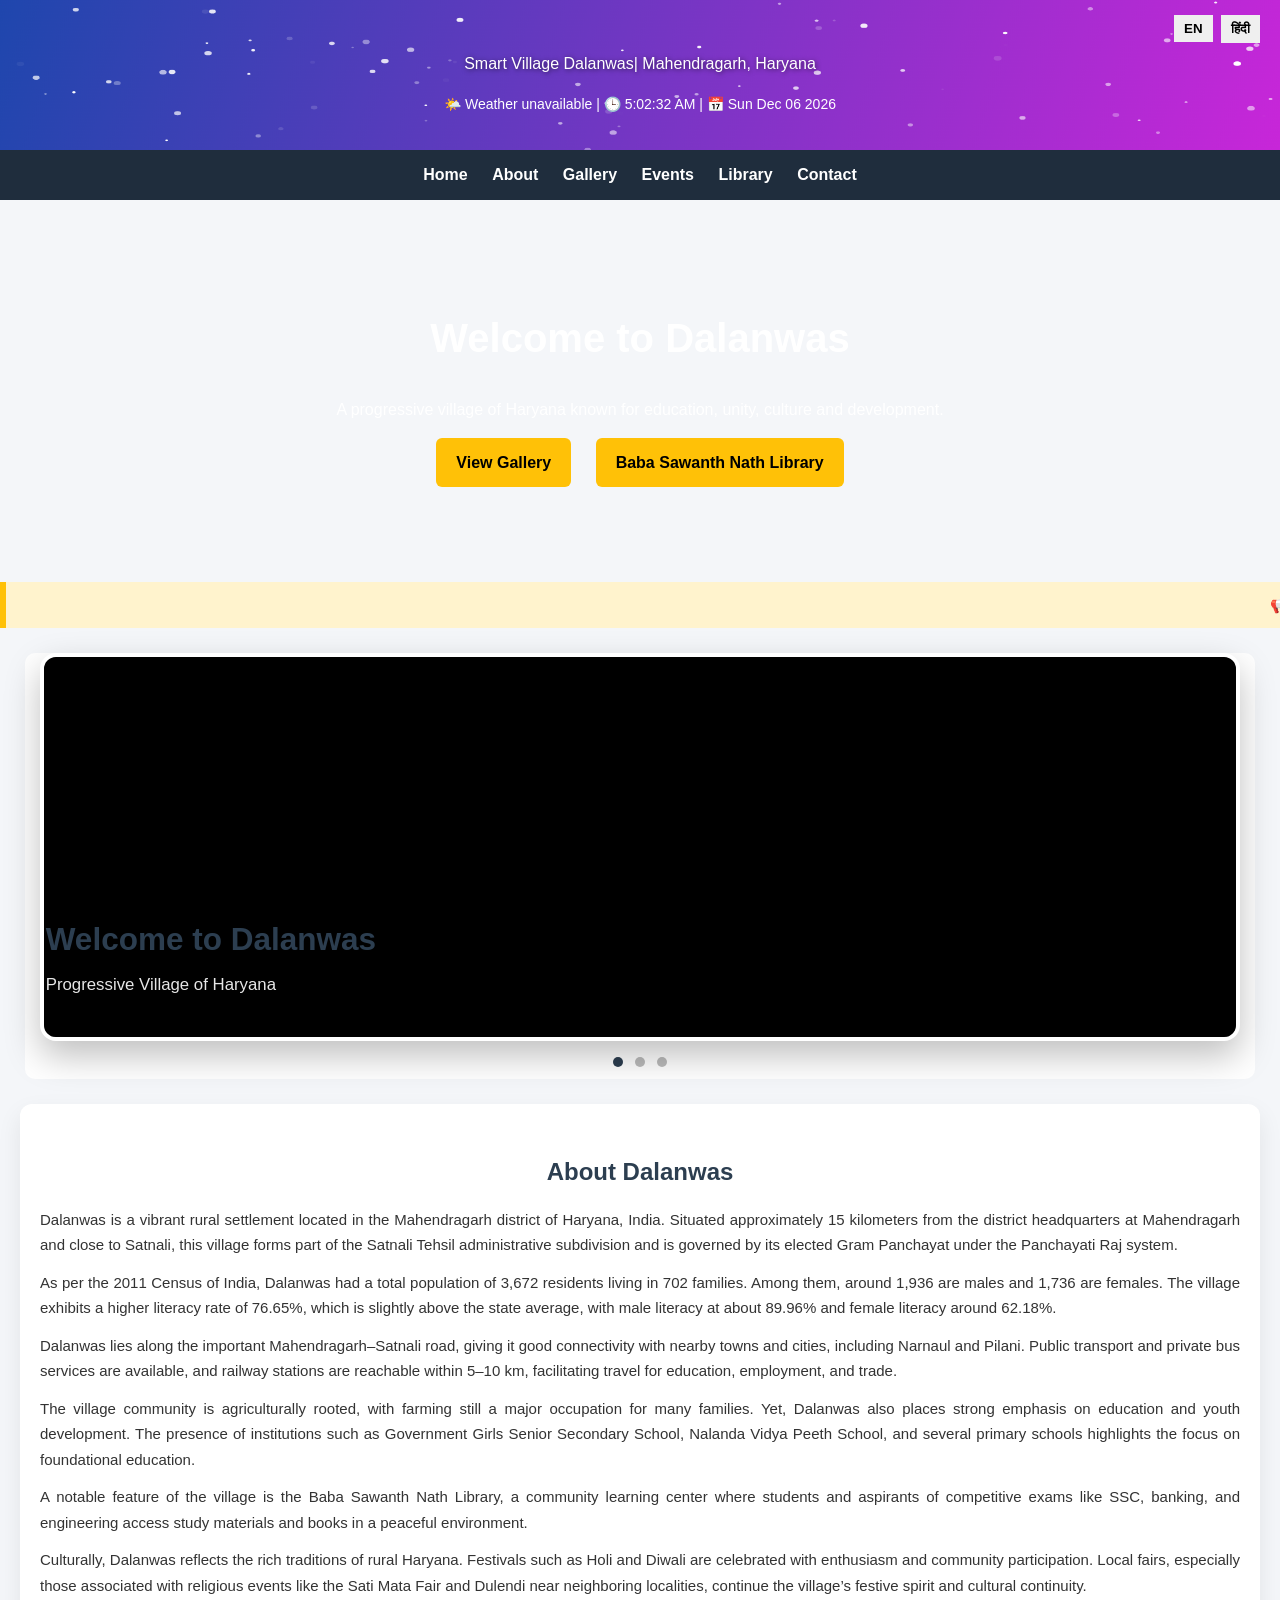
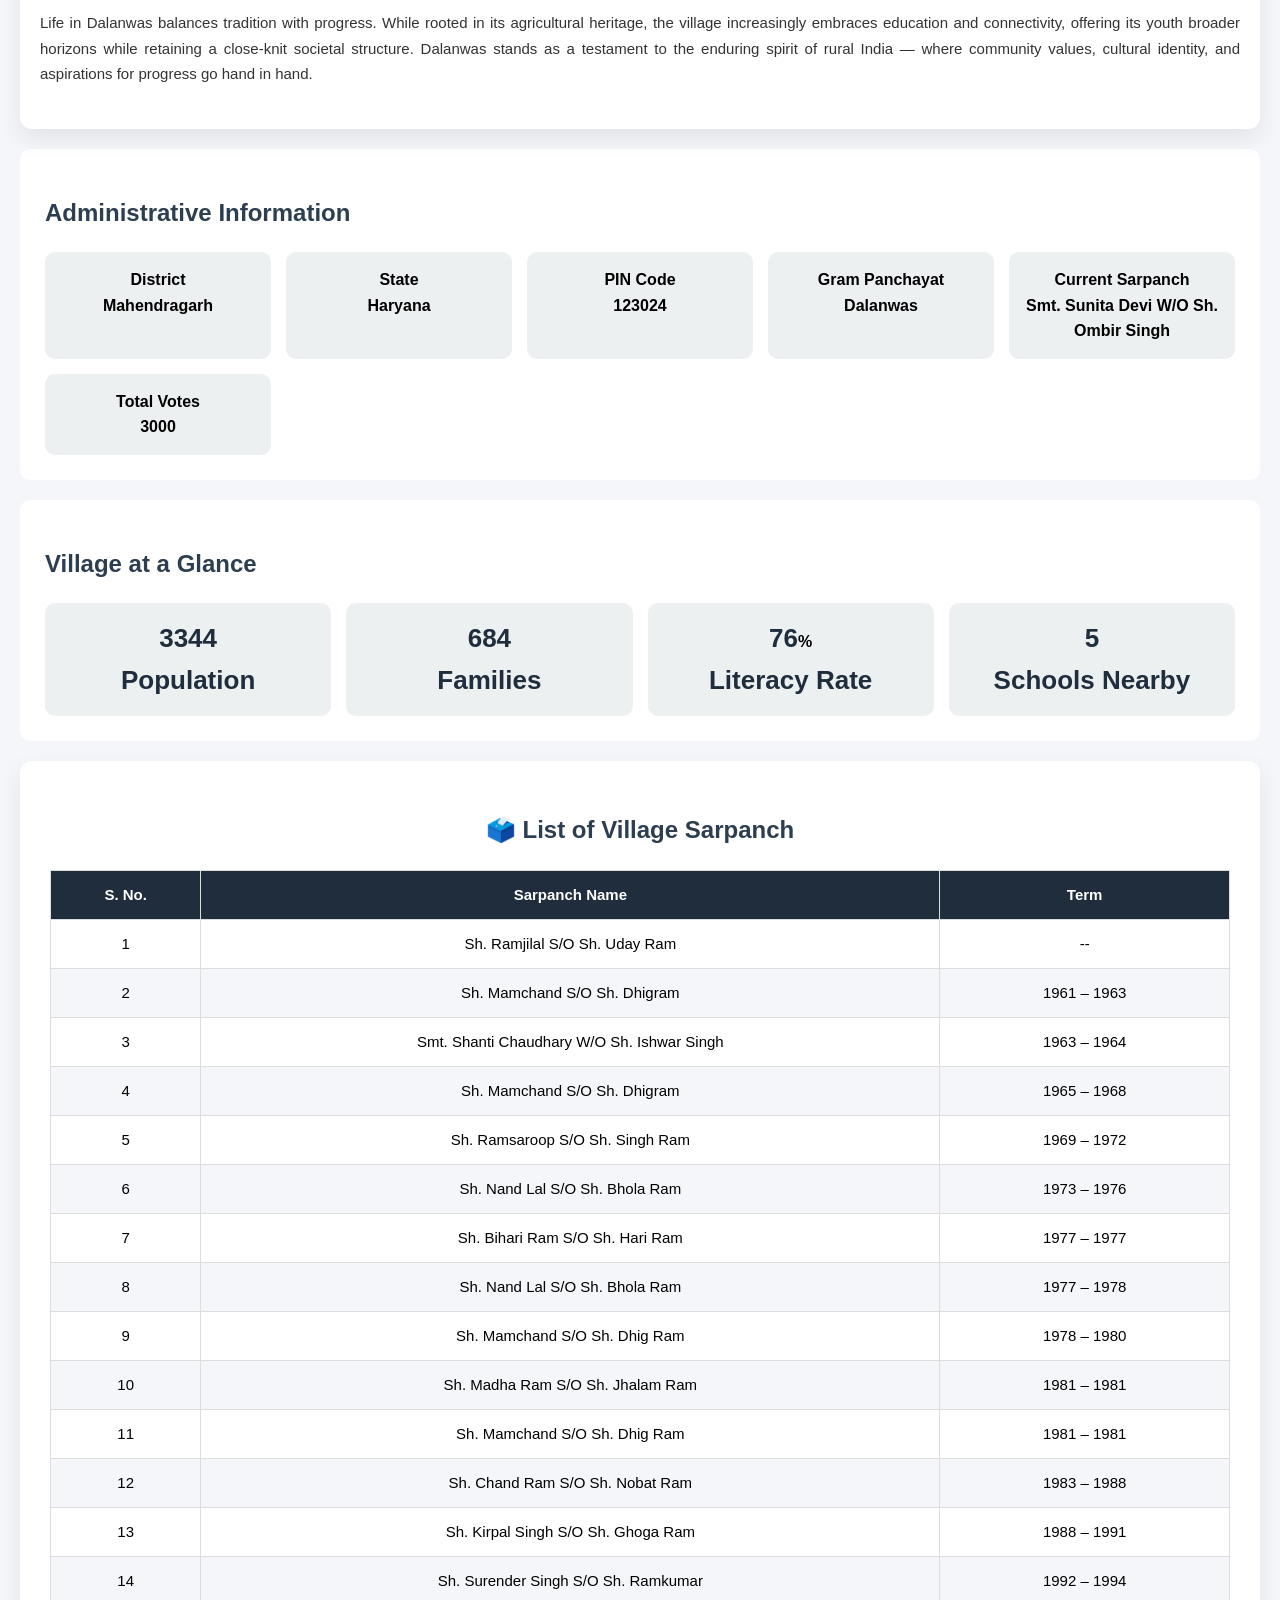
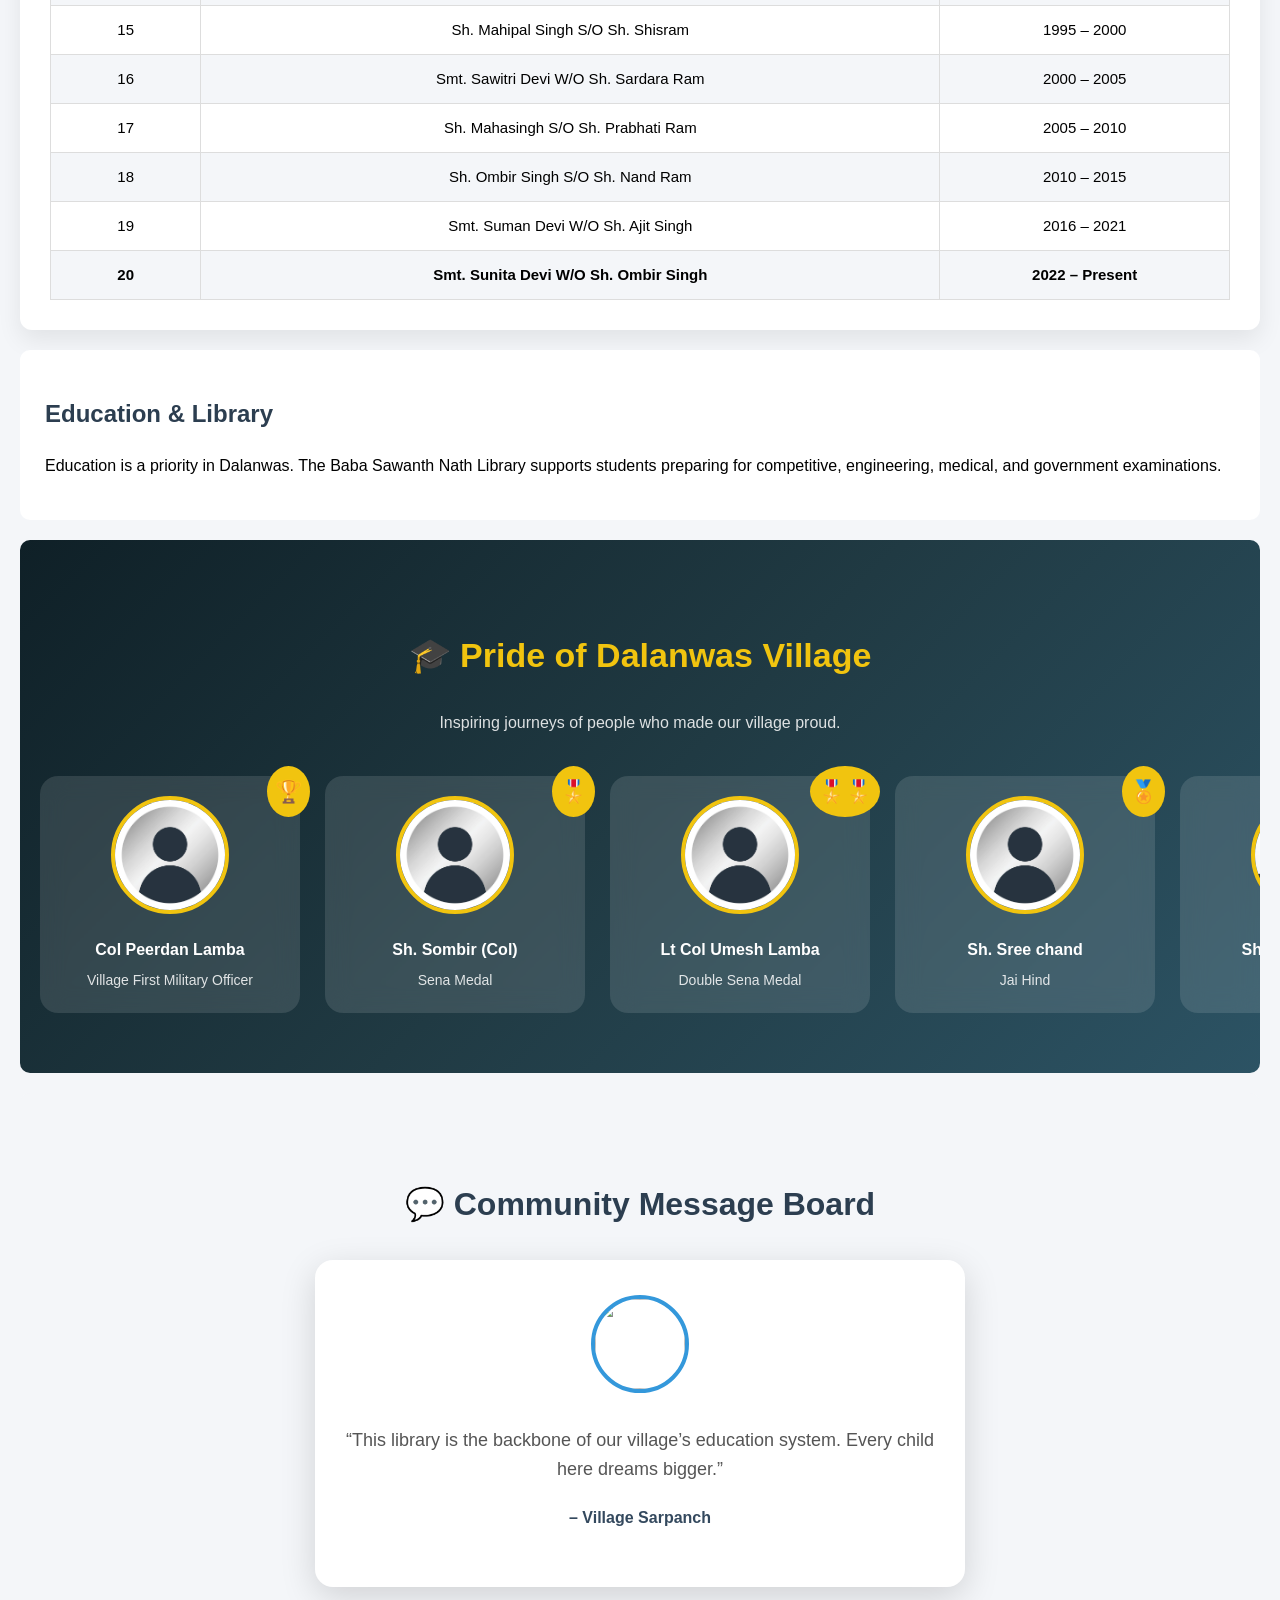
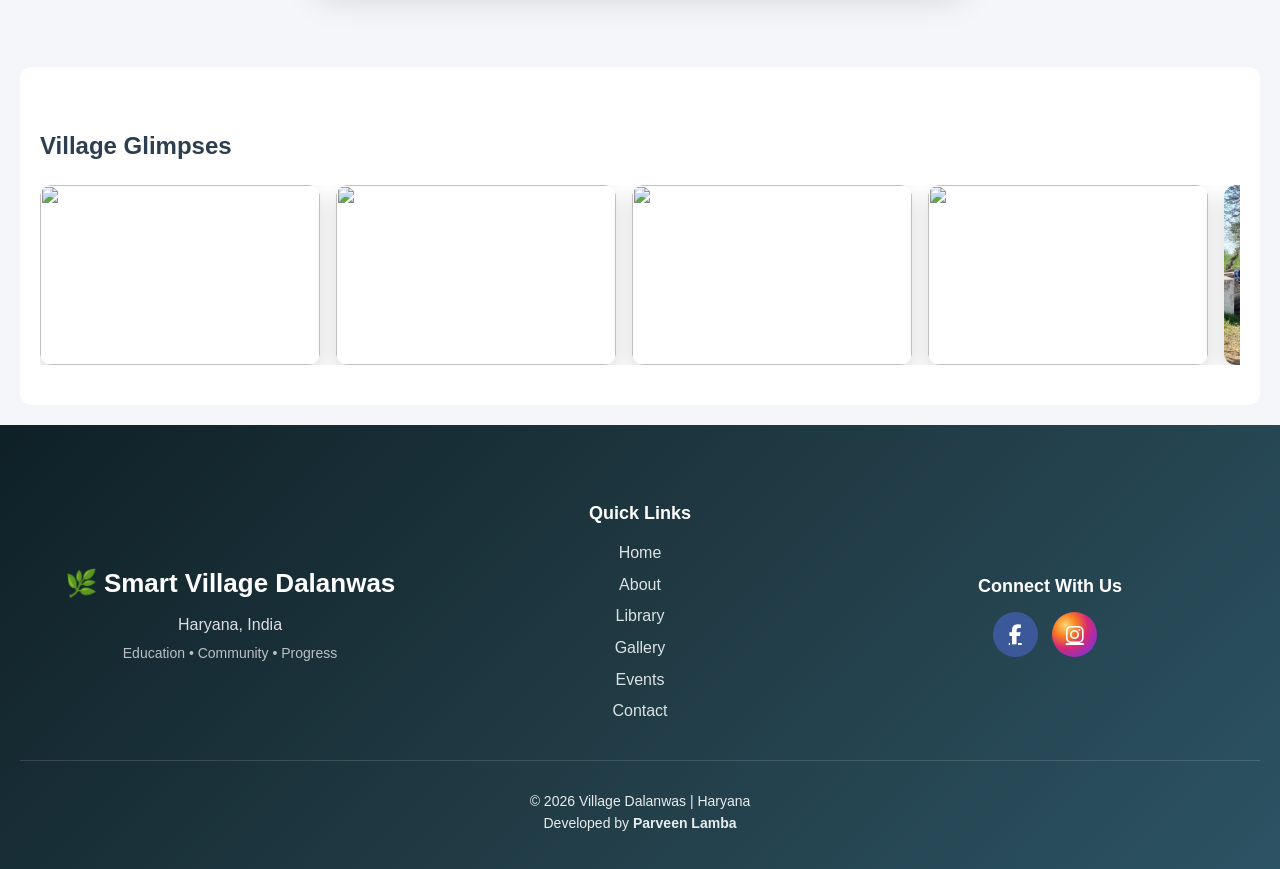
==== commit 912647e3: "Update index.html" ====
--- a/index.html
+++ b/index.html
@@ -685,7 +685,7 @@
   display: flex;
   justify-content: center;
   align-items: center;
-  animation: fadeOutSplash 3s ease 7s forwards;
+  animation: fadeOutSplash 2s ease 4s forwards;
 }
 
 /* Center Text */
@@ -836,8 +836,8 @@
     <div class="slide">
       <img src="images/village2.jpg">
       <div class="hero-text">
-        <h2>Baba Sawanth Nath Library</h2>
-        <p>Center of Education & Knowledge</p>
+        <h2>Progressive Village</h2>
+        <p>Tradition, Technology & Togetherness</p>
       </div>
     </div>
 
@@ -1063,9 +1063,9 @@
 
     <div class="student-card">
       <img src="images/noimage.jpg">
-      <h4>Sh. Umesh Lamba(Major)</h4>
-      <span>Sena Medal</span>
-      <div class="badge">🎖️</div>
+      <h4>Lt Col Umesh Lamba</h4>
+      <span>Double Sena Medal</span>
+      <div class="badge">🎖️🎖️</div>
     </div>
 
     <div class="student-card">
@@ -1079,6 +1079,13 @@
       <img src="images/review3.jpg">
       <h4>Sh. Pankaj Lamba</h4>
       <span>IPS Officer</span>
+      <div class="badge">🏅</div>
+    </div>
+
+    <div class="student-card">
+      <img src="images/noimage.jpg">
+      <h4>Sh. Piryvart Lamba S/O VedPrakash</h4>
+      <span>Lieutenant</span>
       <div class="badge">🏅</div>
     </div>
 
@@ -1139,6 +1146,7 @@
       <img src="images/village9.jpg" alt="">
       <img src="images/village10.jpg" alt="">
       <img src="images/village11.jpg" alt="">
+      <img src="images/village12.jpg" alt="">
       <img src="images/babasawanthnathji.jpg" alt="">
     </div>
   </div>
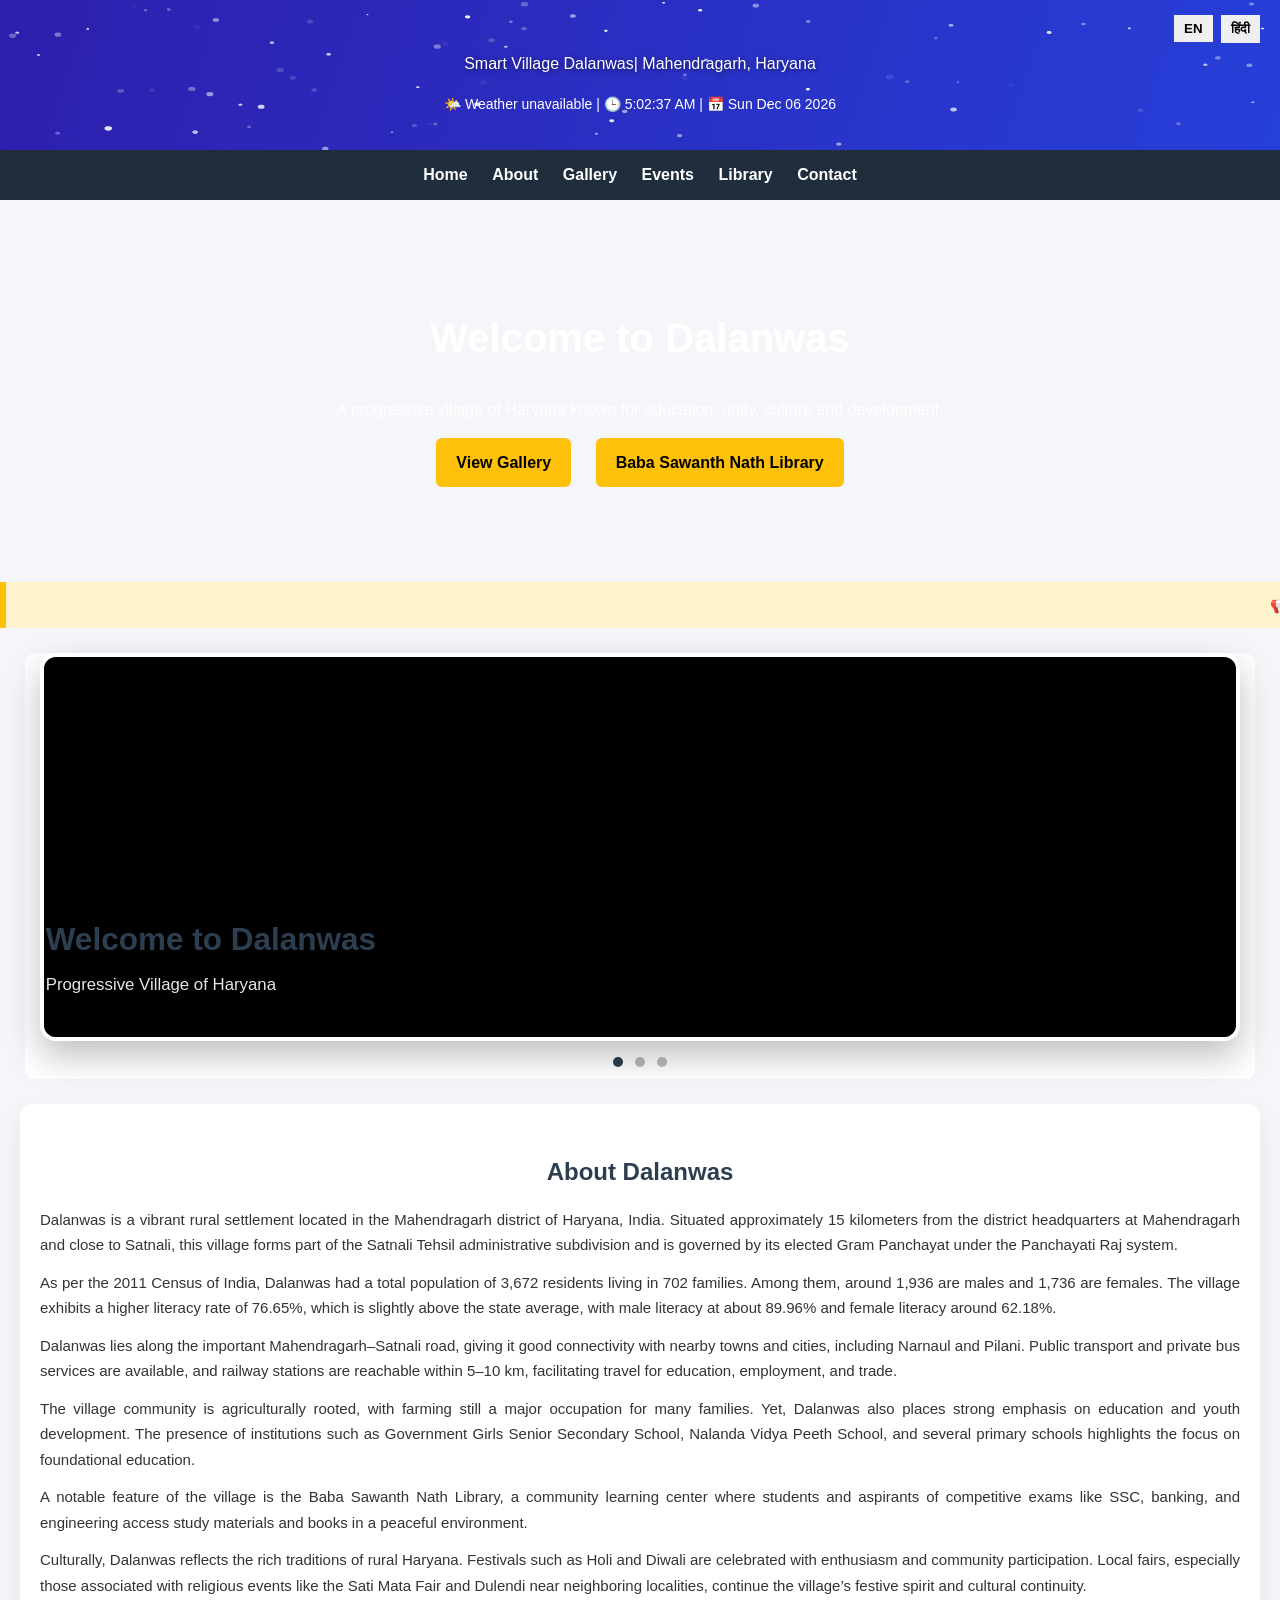
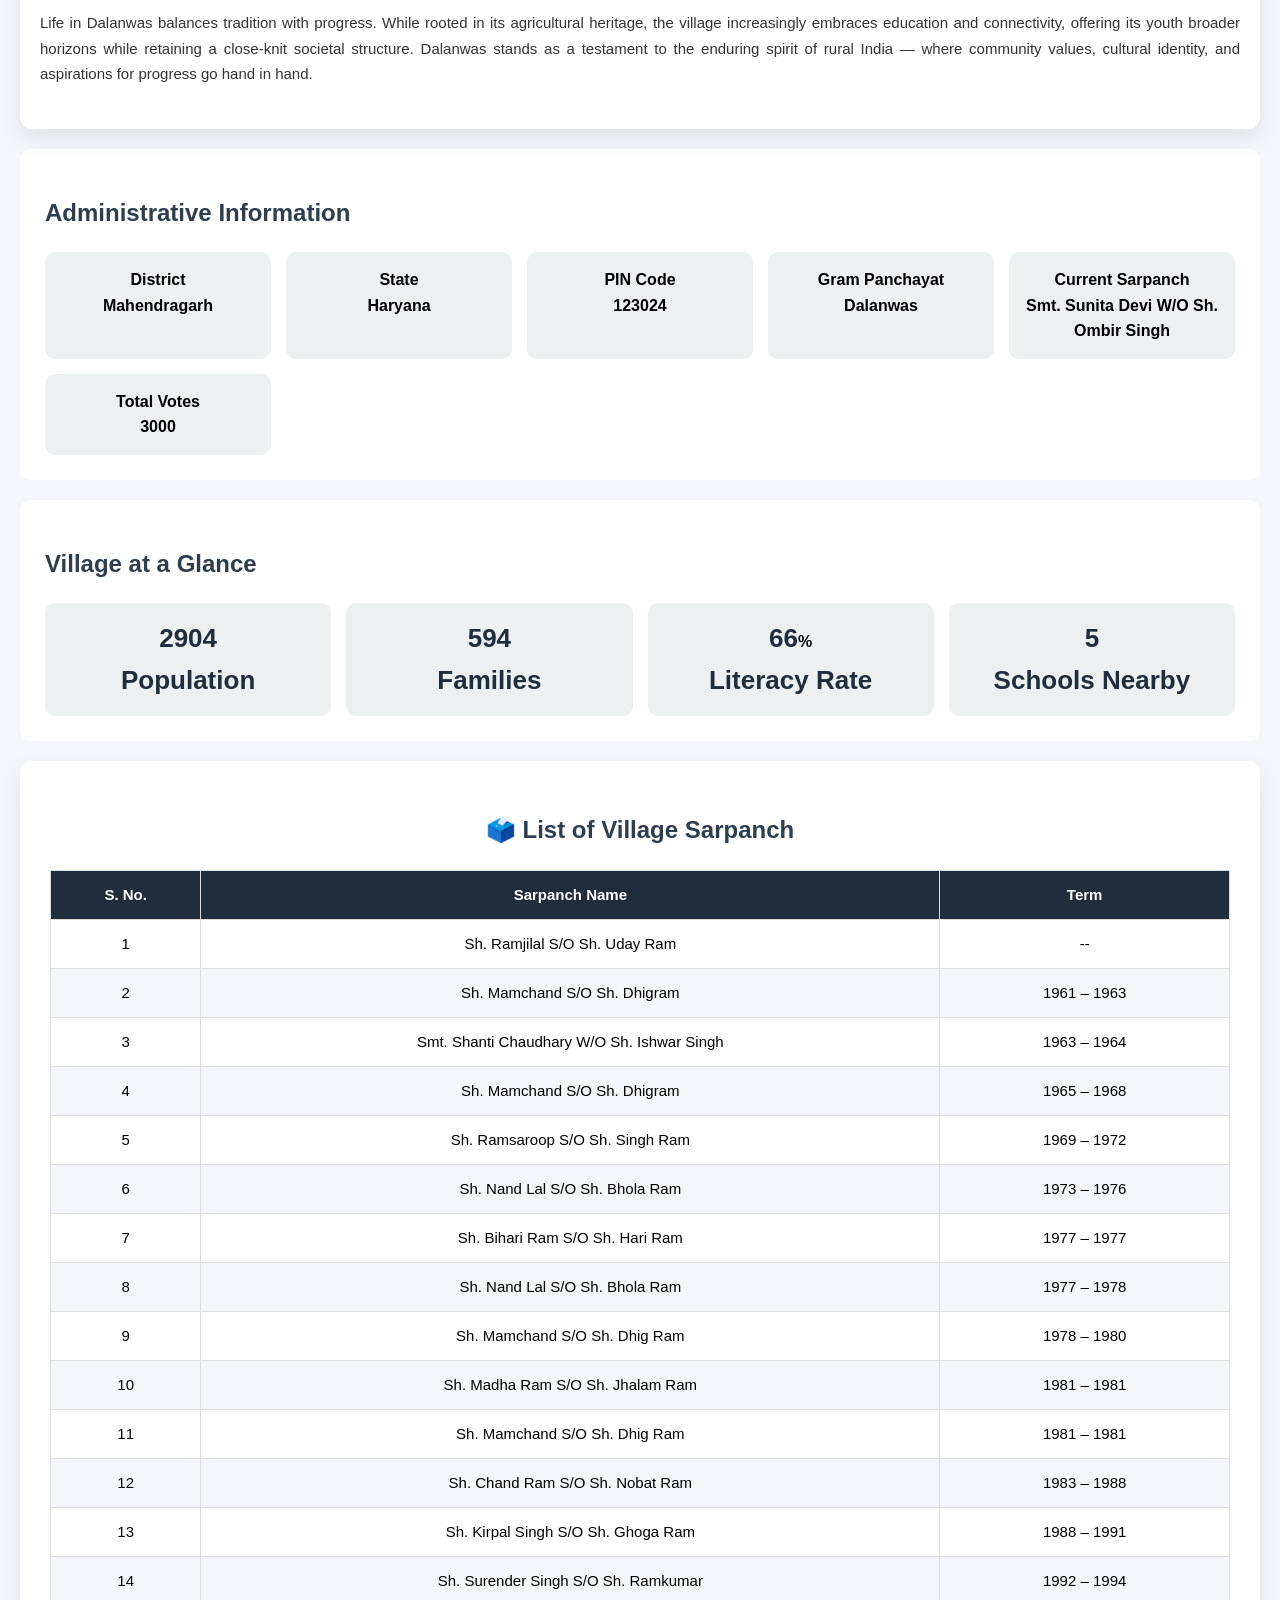
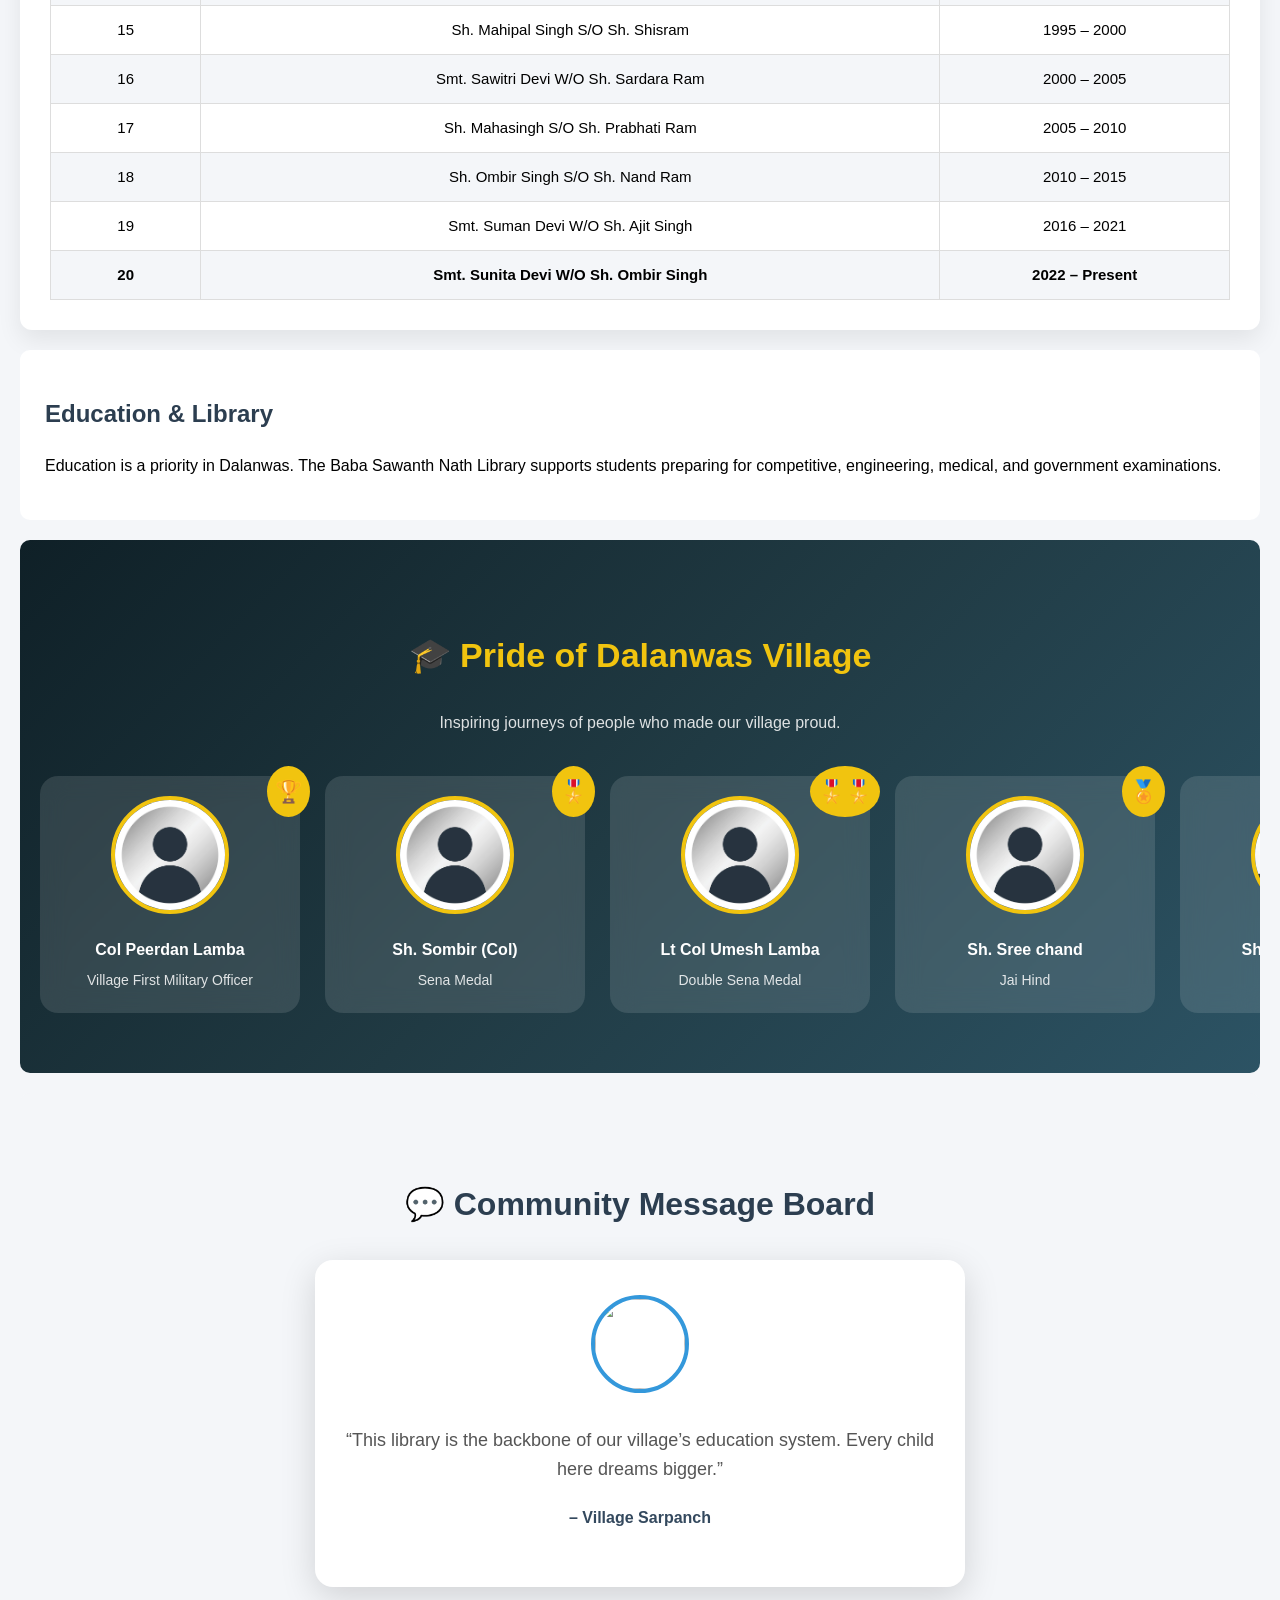
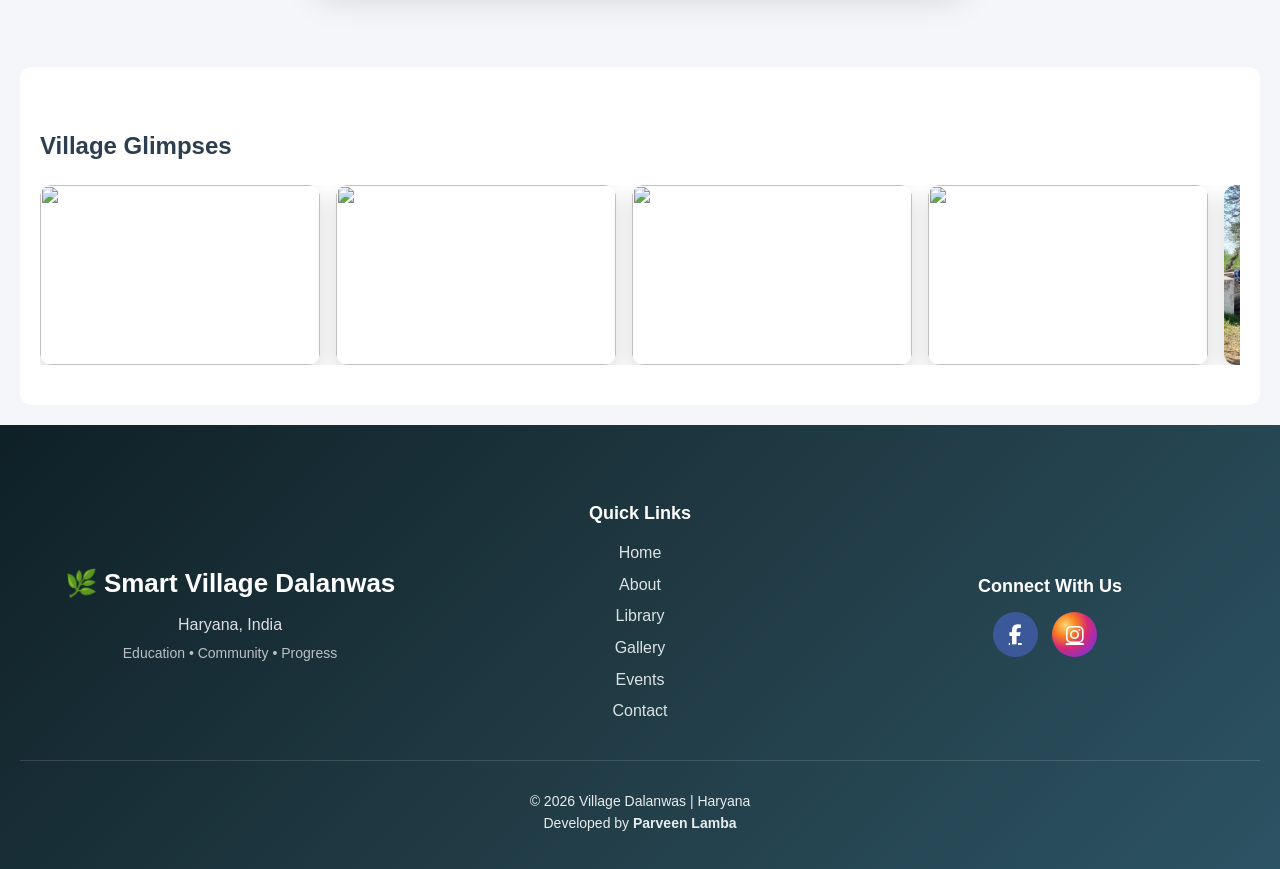
==== commit 3b820193: "Update index.html" ====
--- a/index.html
+++ b/index.html
@@ -782,7 +782,7 @@
   </div>
 </header>
 
-<!-- HOLI WATER SPLASH + BALLOONS -->
+<!-- HOLI WATER SPLASH + BALLOONS 
 <div id="holiSplash">
   <canvas id="waterCanvas"></canvas>
   <div class="holi-message">
@@ -790,13 +790,13 @@
     <p>🏡 Spreading Happiness and Colors Across Dalanwas!</p>
   </div>
 
-  <!-- Balloons -->
   <div class="balloon b1"></div>
   <div class="balloon b2"></div>
   <div class="balloon b3"></div>
   <div class="balloon b4"></div>
   <div class="balloon b5"></div>
-</div>
+</div> 
+  -->
 <nav>
   <a href="index.html">Home</a>
   <a href="about.html">About</a>
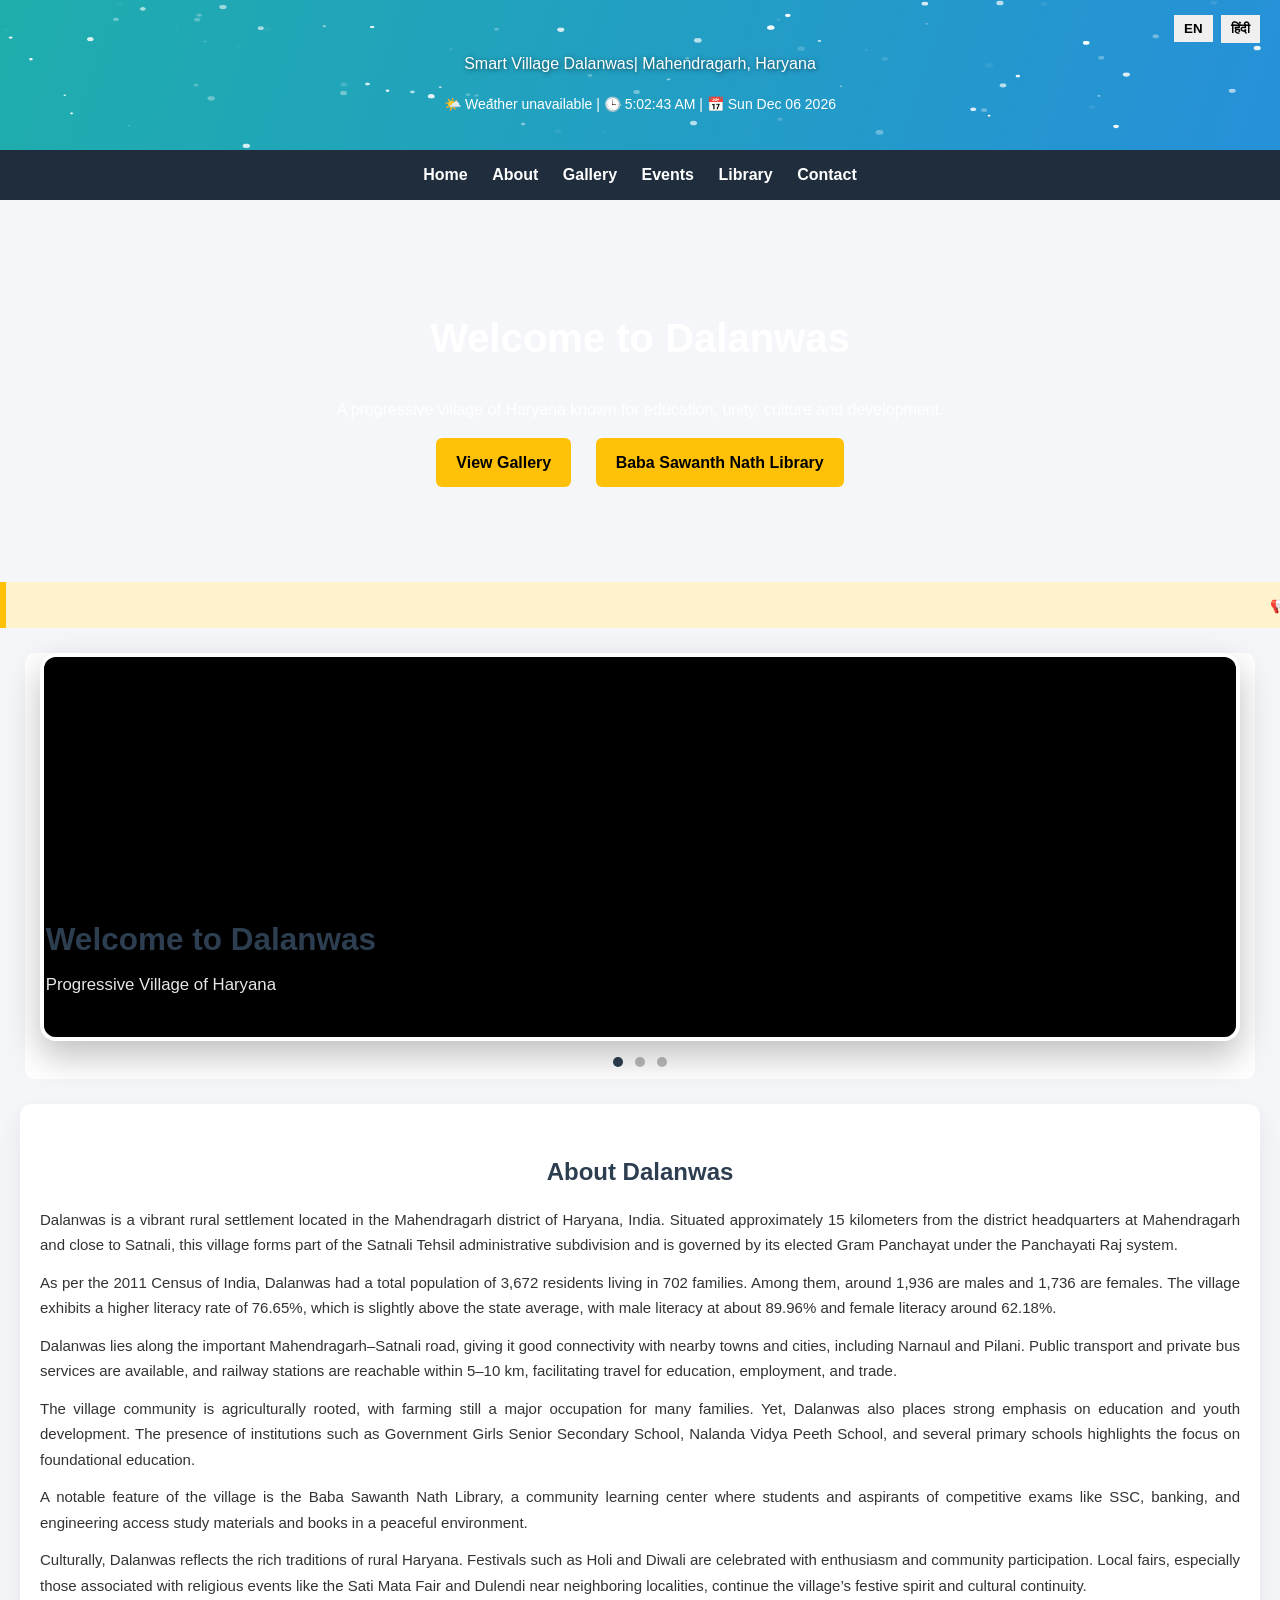
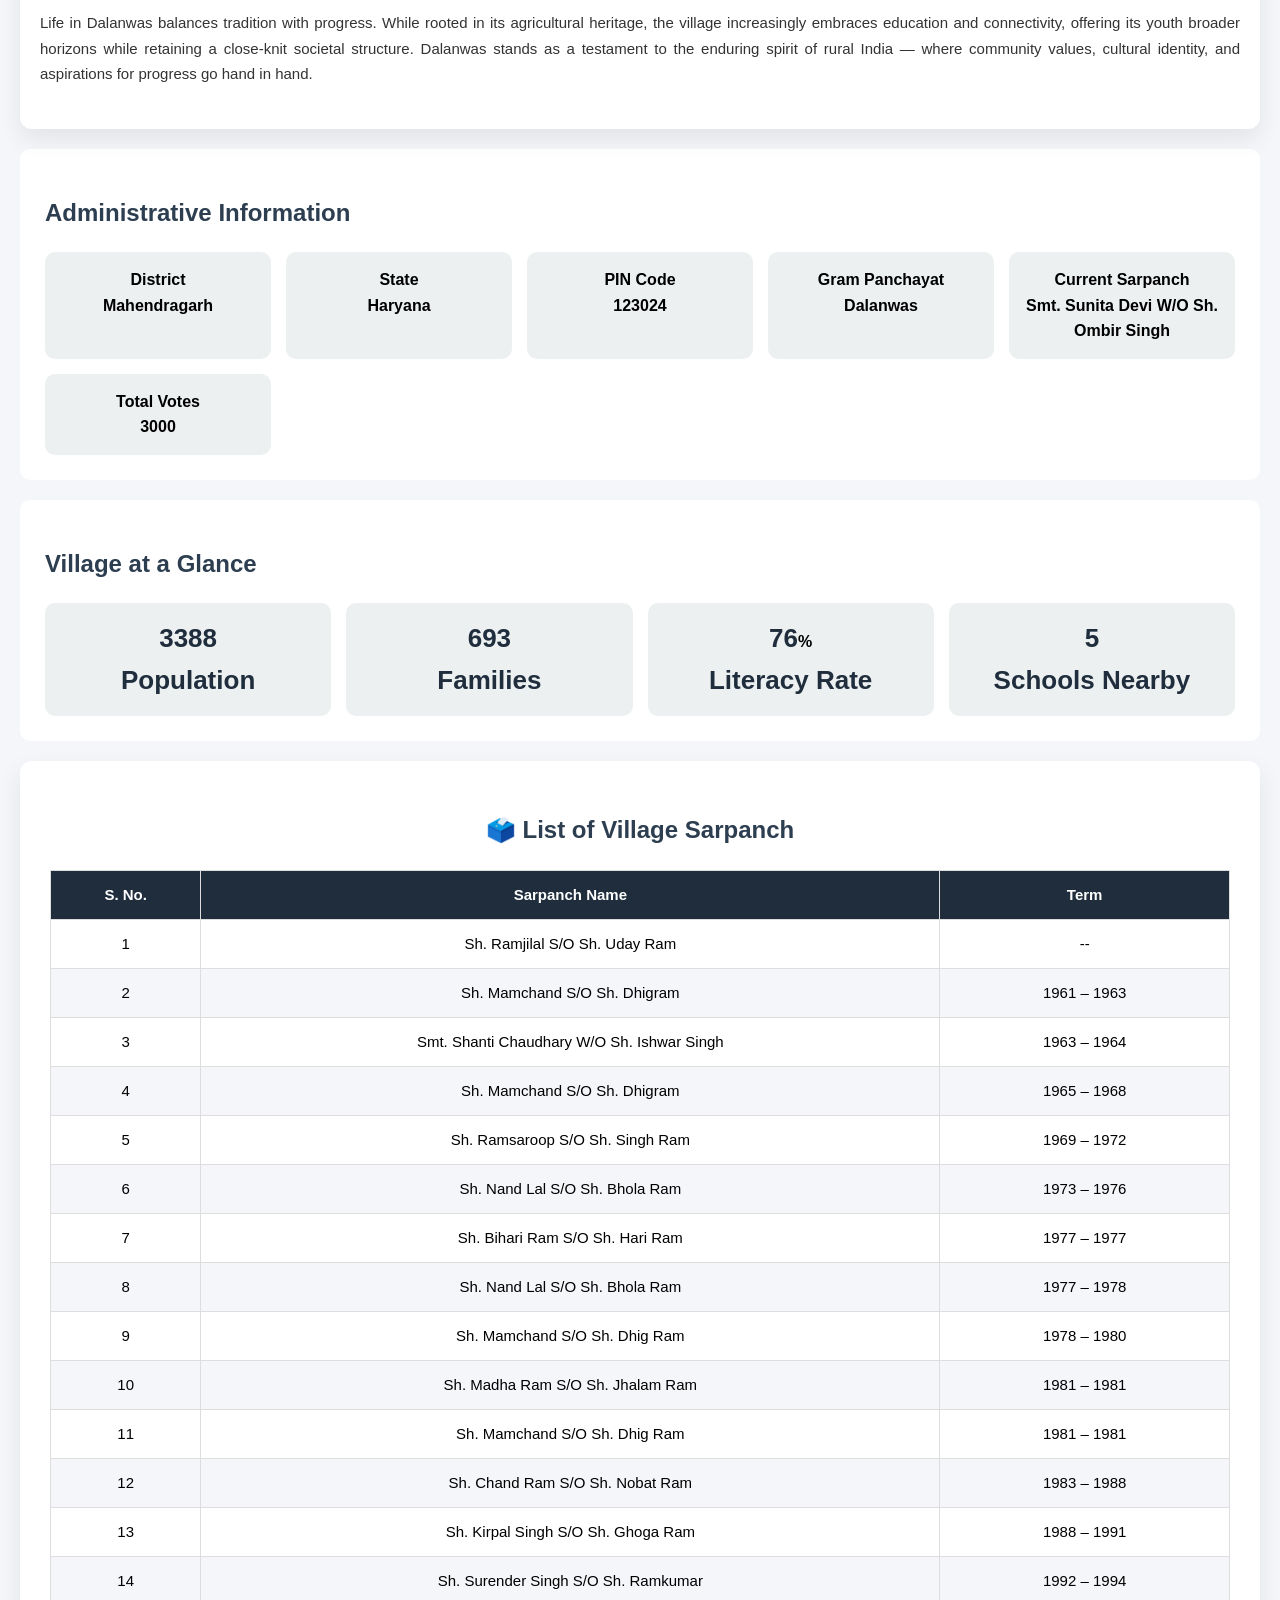
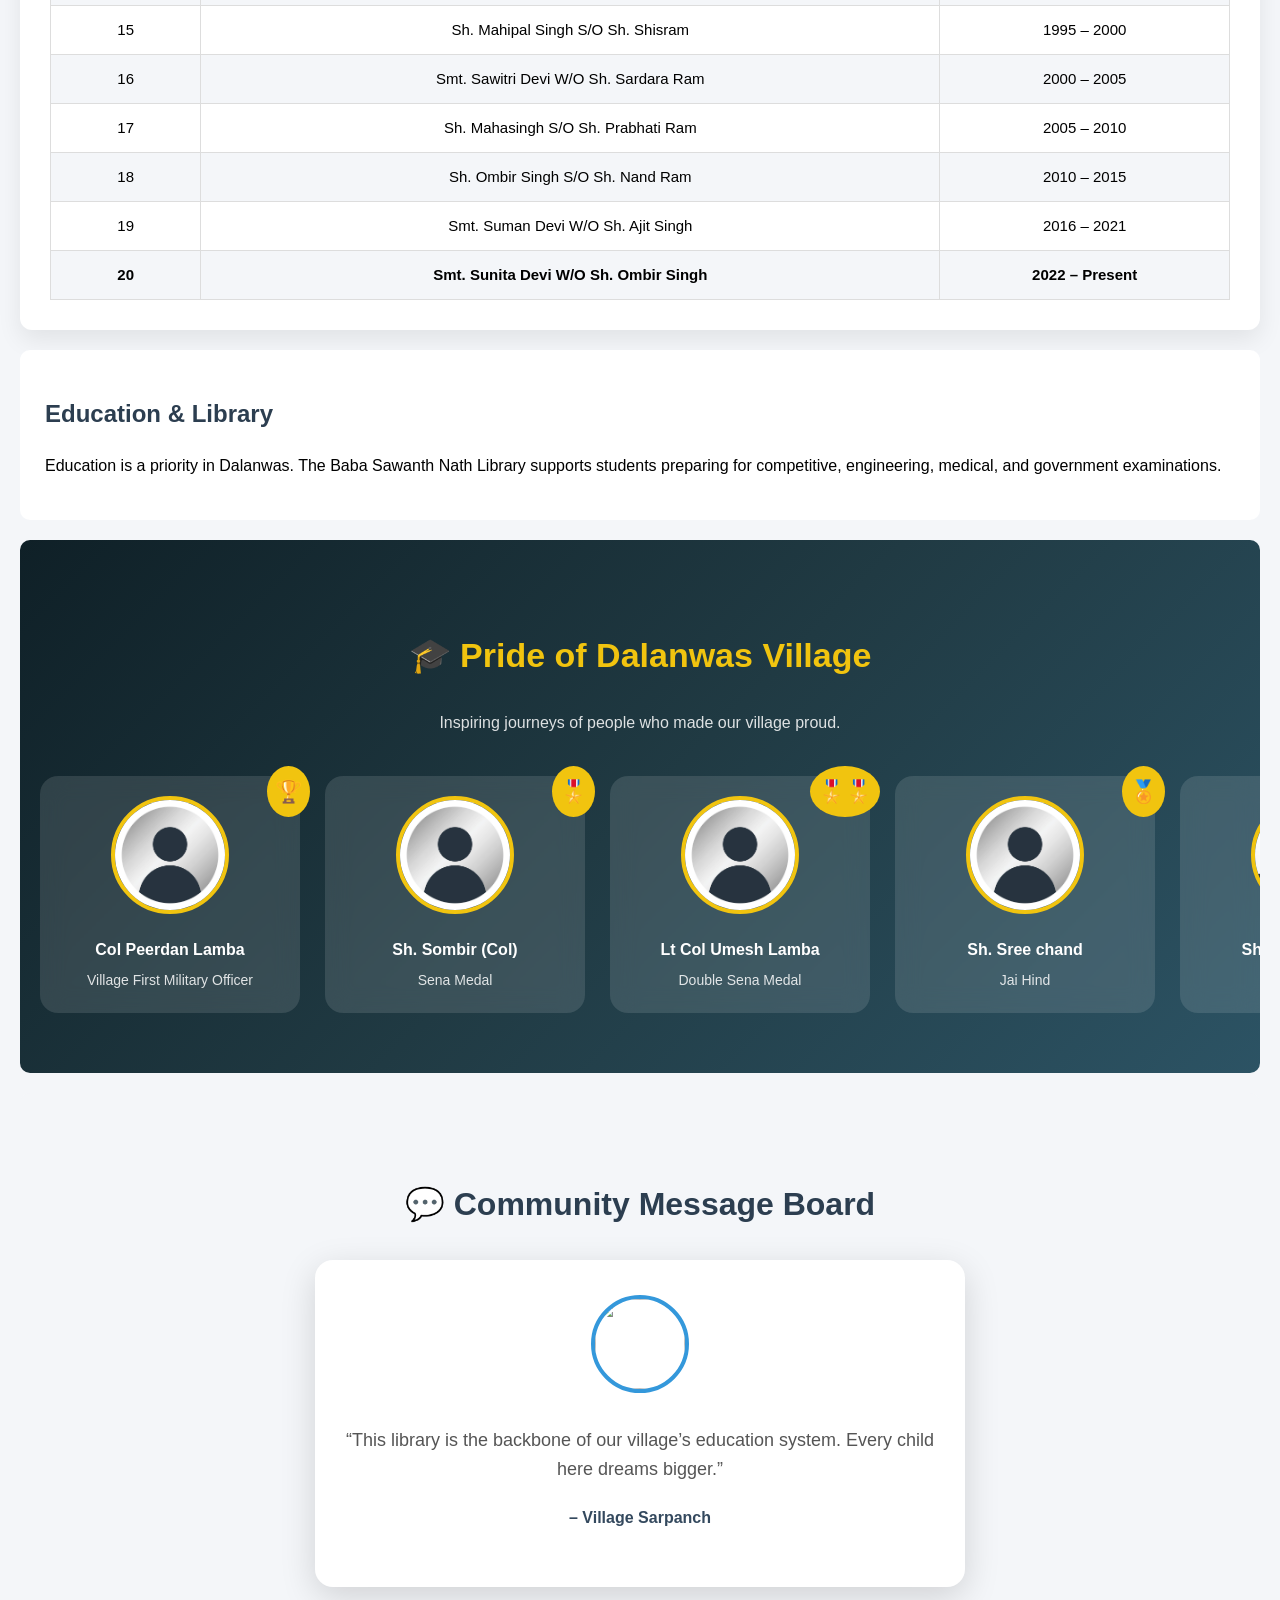
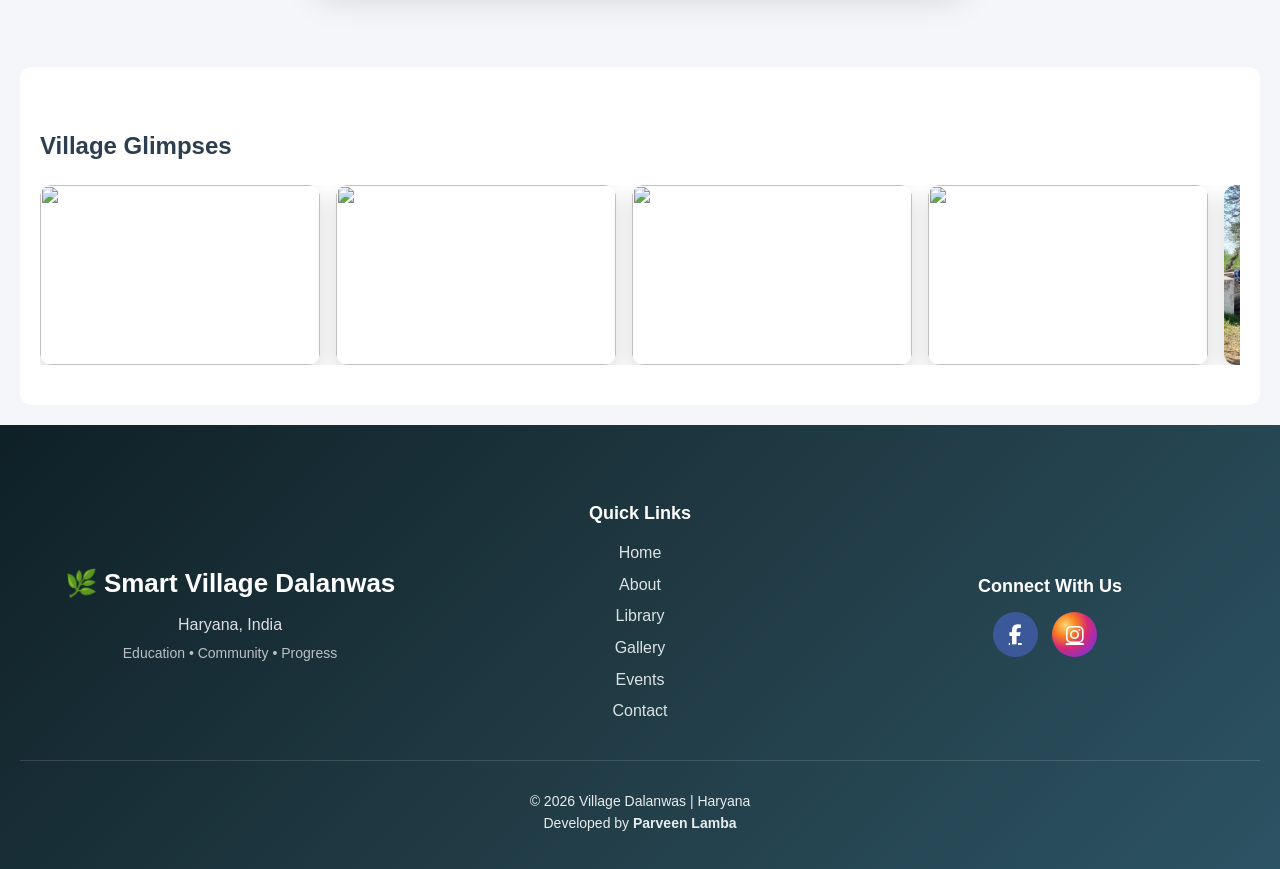
==== commit dfb64bf8: "Update index.html" ====
--- a/index.html
+++ b/index.html
@@ -1,6 +1,13 @@
 <!DOCTYPE html>
 <html lang="en">
 <head>
+<!-- Google Tag Manager -->
+<script>(function(w,d,s,l,i){w[l]=w[l]||[];w[l].push({'gtm.start':
+new Date().getTime(),event:'gtm.js'});var f=d.getElementsByTagName(s)[0],
+j=d.createElement(s),dl=l!='dataLayer'?'&l='+l:'';j.async=true;j.src=
+'https://www.googletagmanager.com/gtm.js?id='+i+dl;f.parentNode.insertBefore(j,f);
+})(window,document,'script','dataLayer','GTM-P7F2MM6Q');</script>
+<!-- End Google Tag Manager -->
 <meta charset="UTF-8">
 <title>Village Dalanwas | Haryana</title>
   
@@ -765,6 +772,10 @@
 </head>
 
 <body>
+  <!-- Google Tag Manager (noscript) -->
+<noscript><iframe src="https://www.googletagmanager.com/ns.html?id=GTM-P7F2MM6Q"
+height="0" width="0" style="display:none;visibility:hidden"></iframe></noscript>
+<!-- End Google Tag Manager (noscript) -->
   <header>
   <canvas id="headerCanvas"></canvas>
   <div class="header-content">
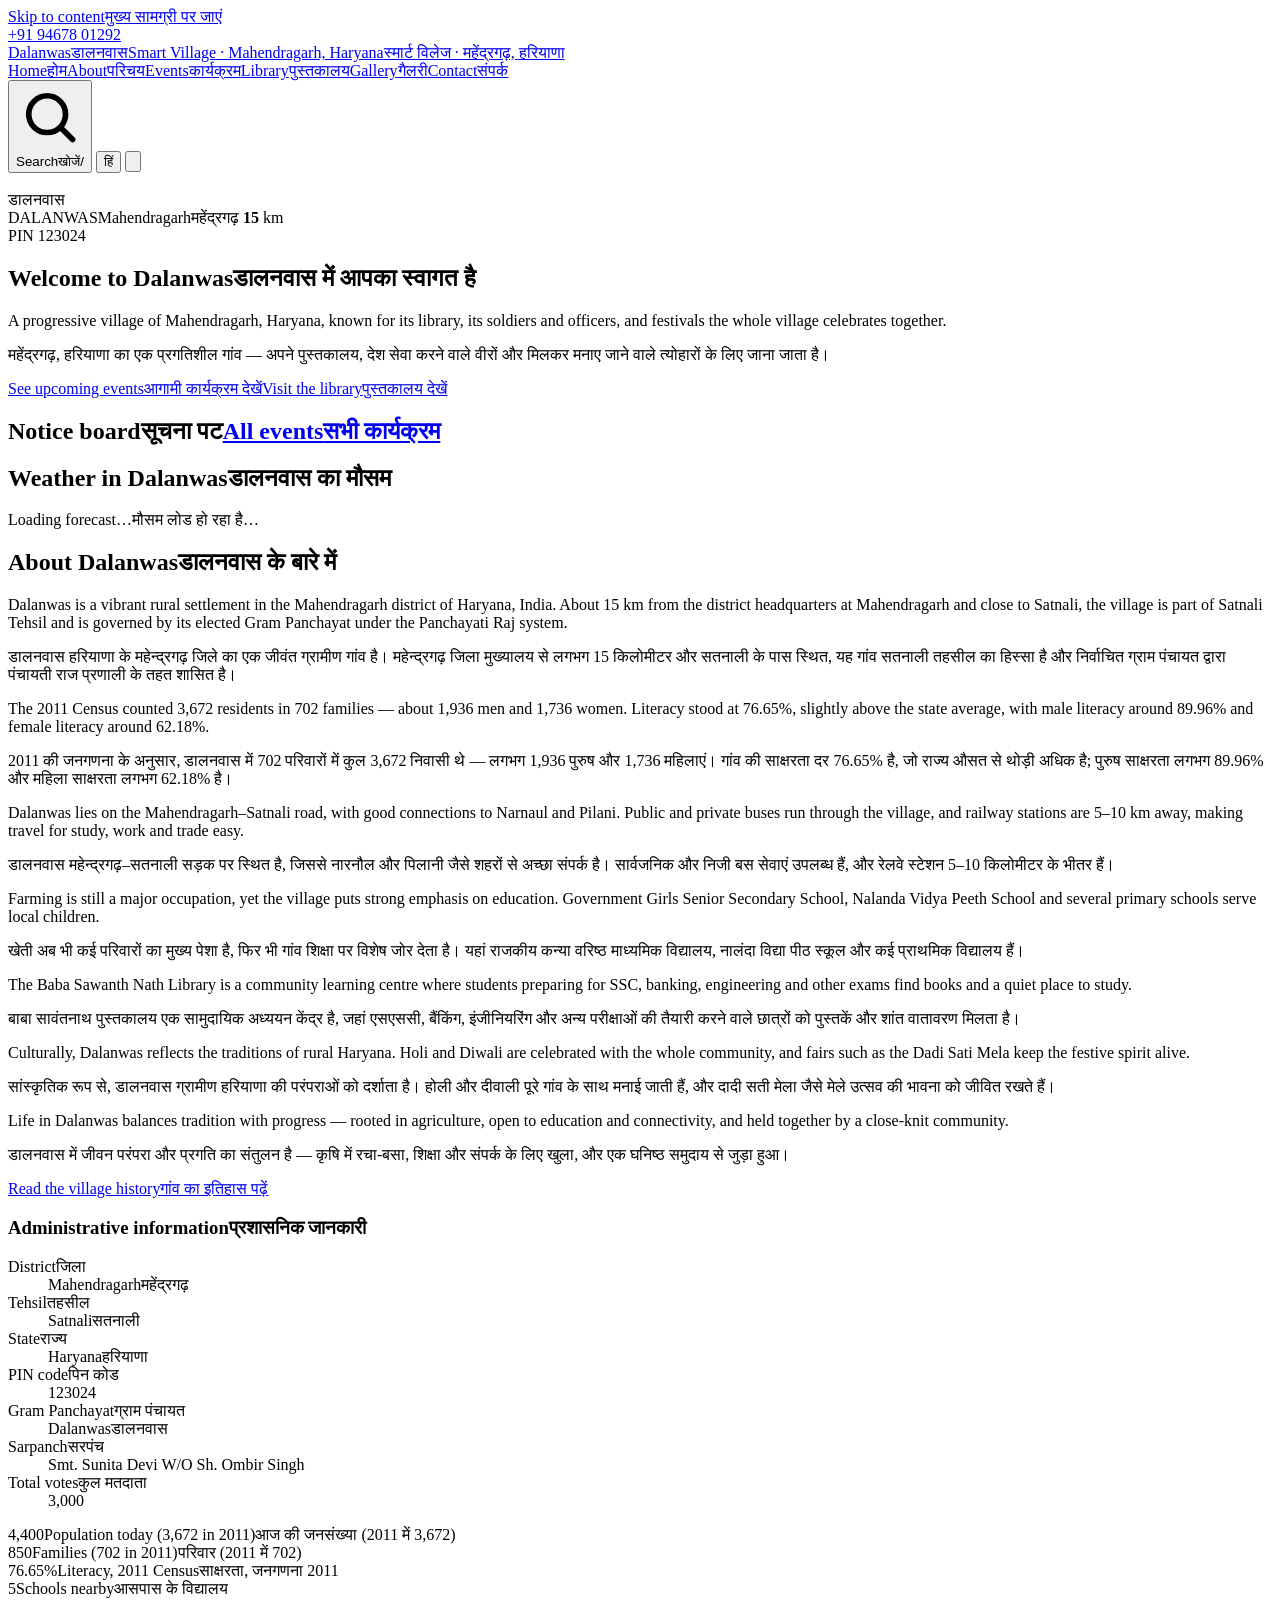
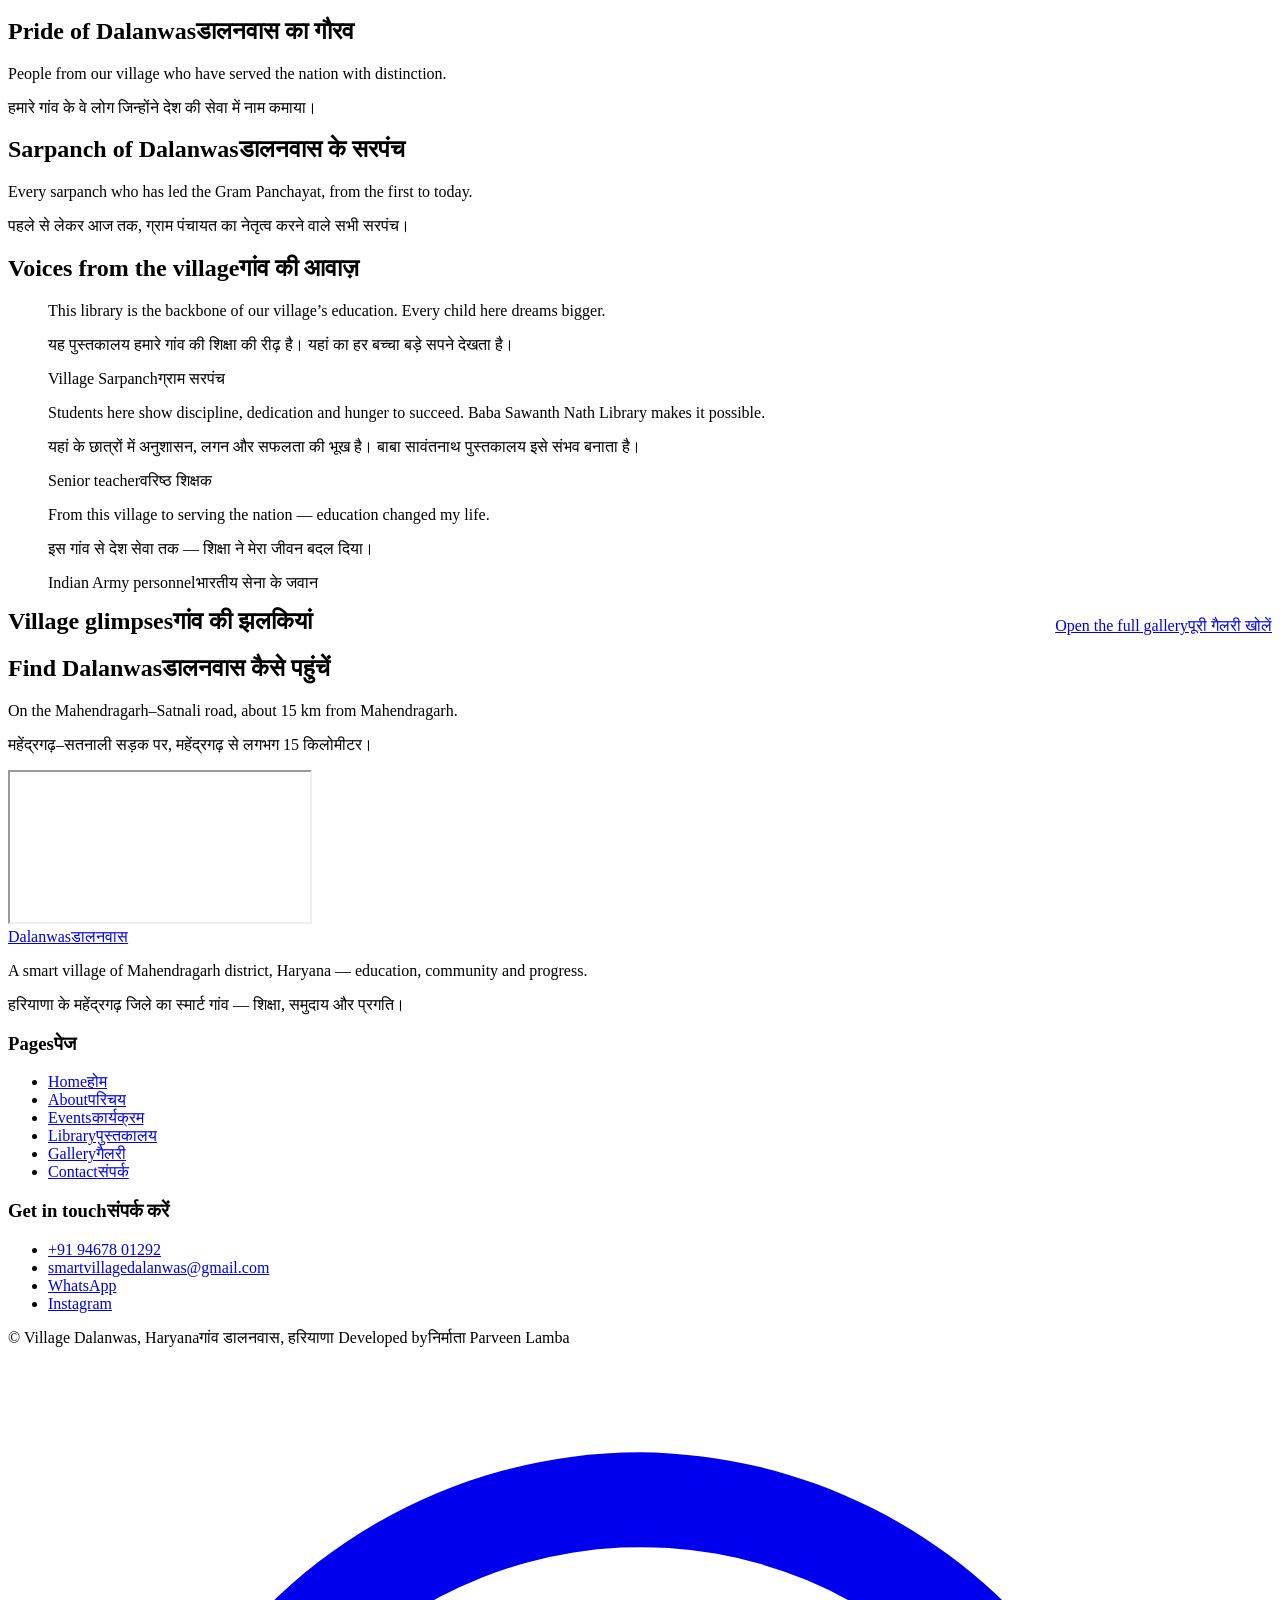
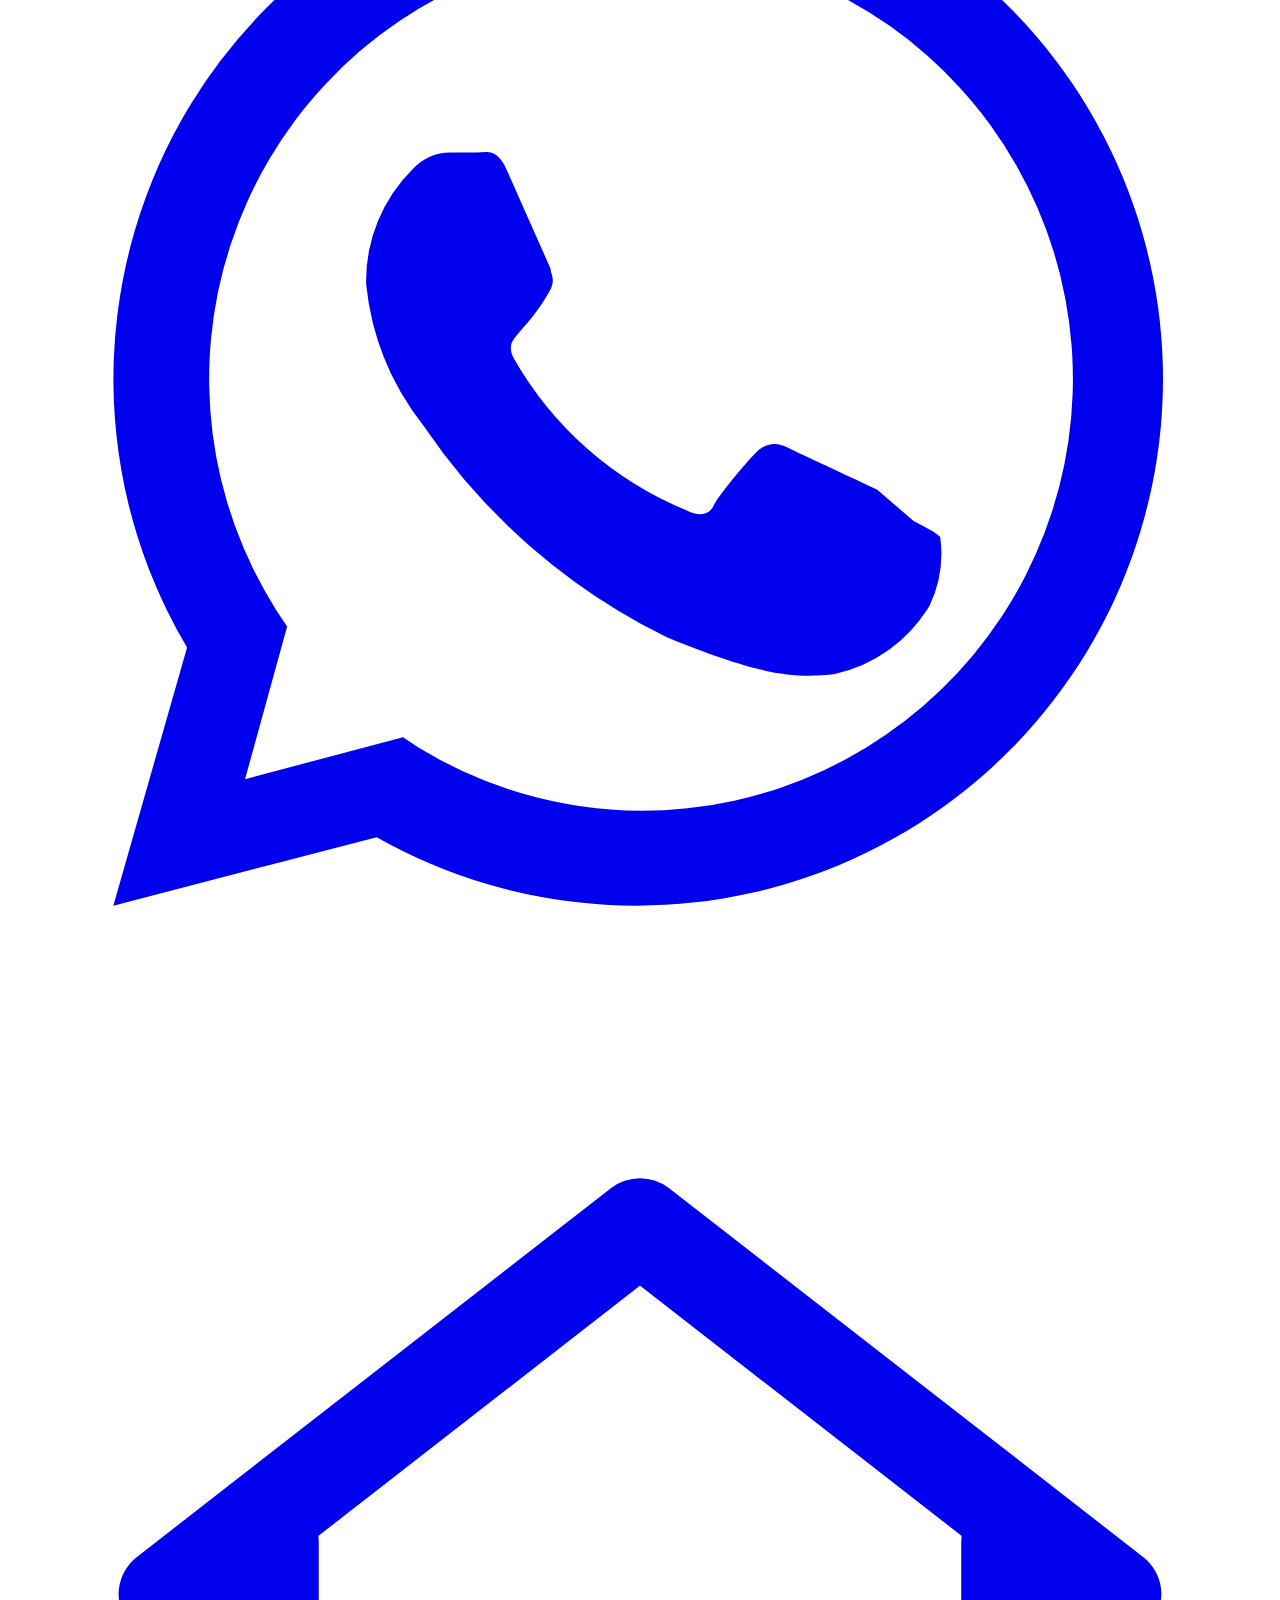
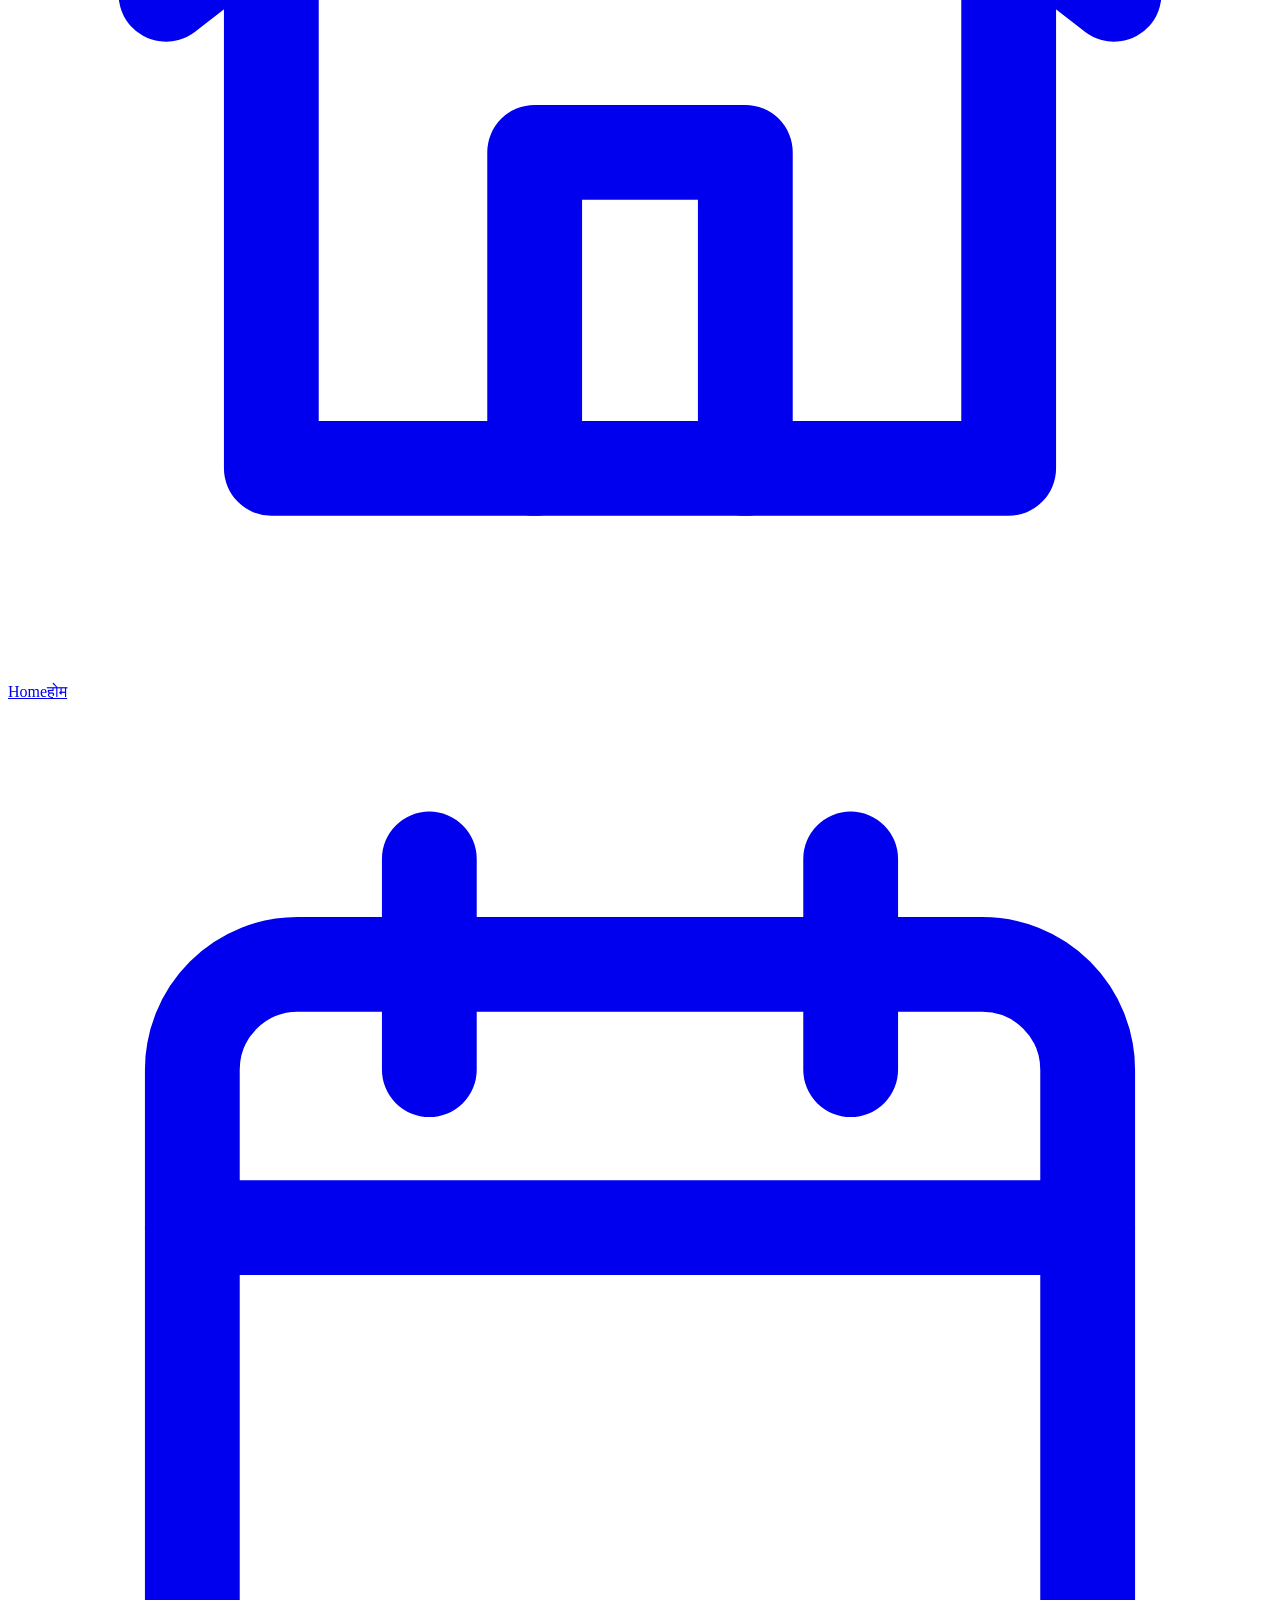
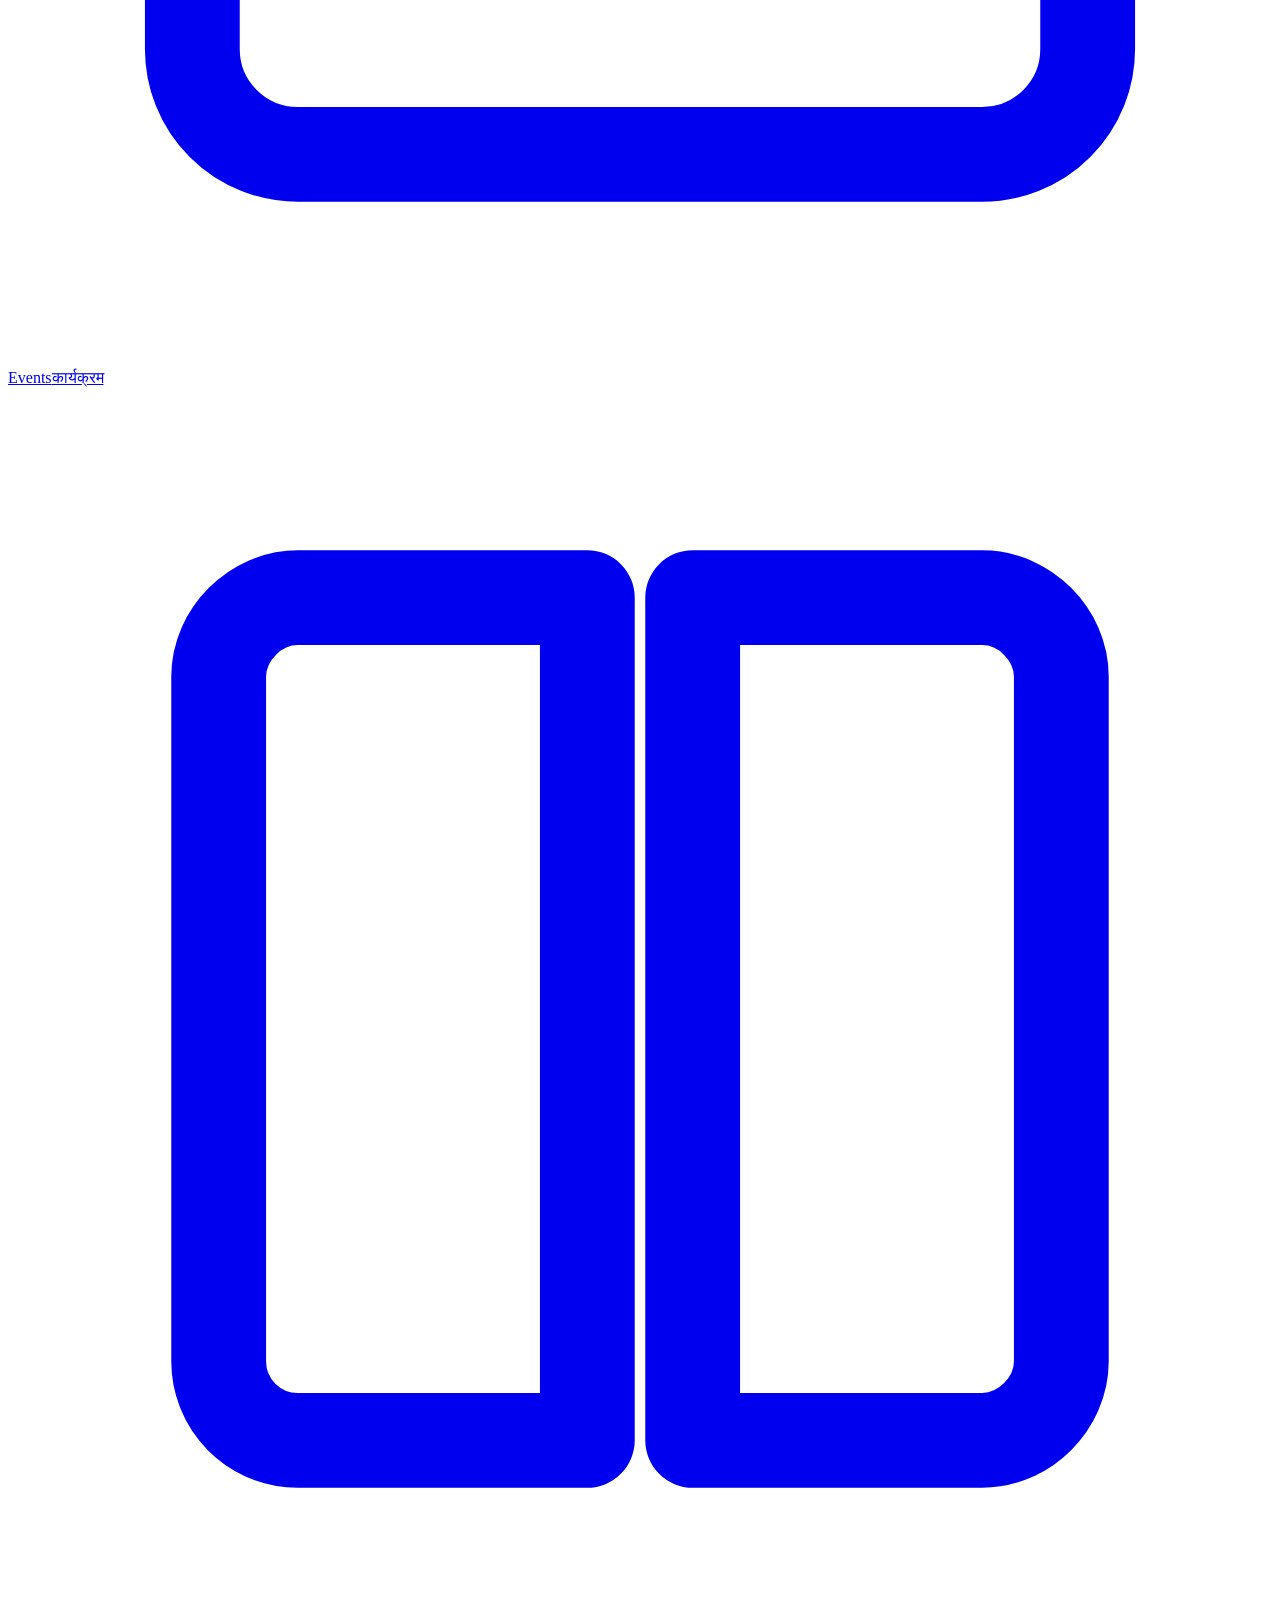
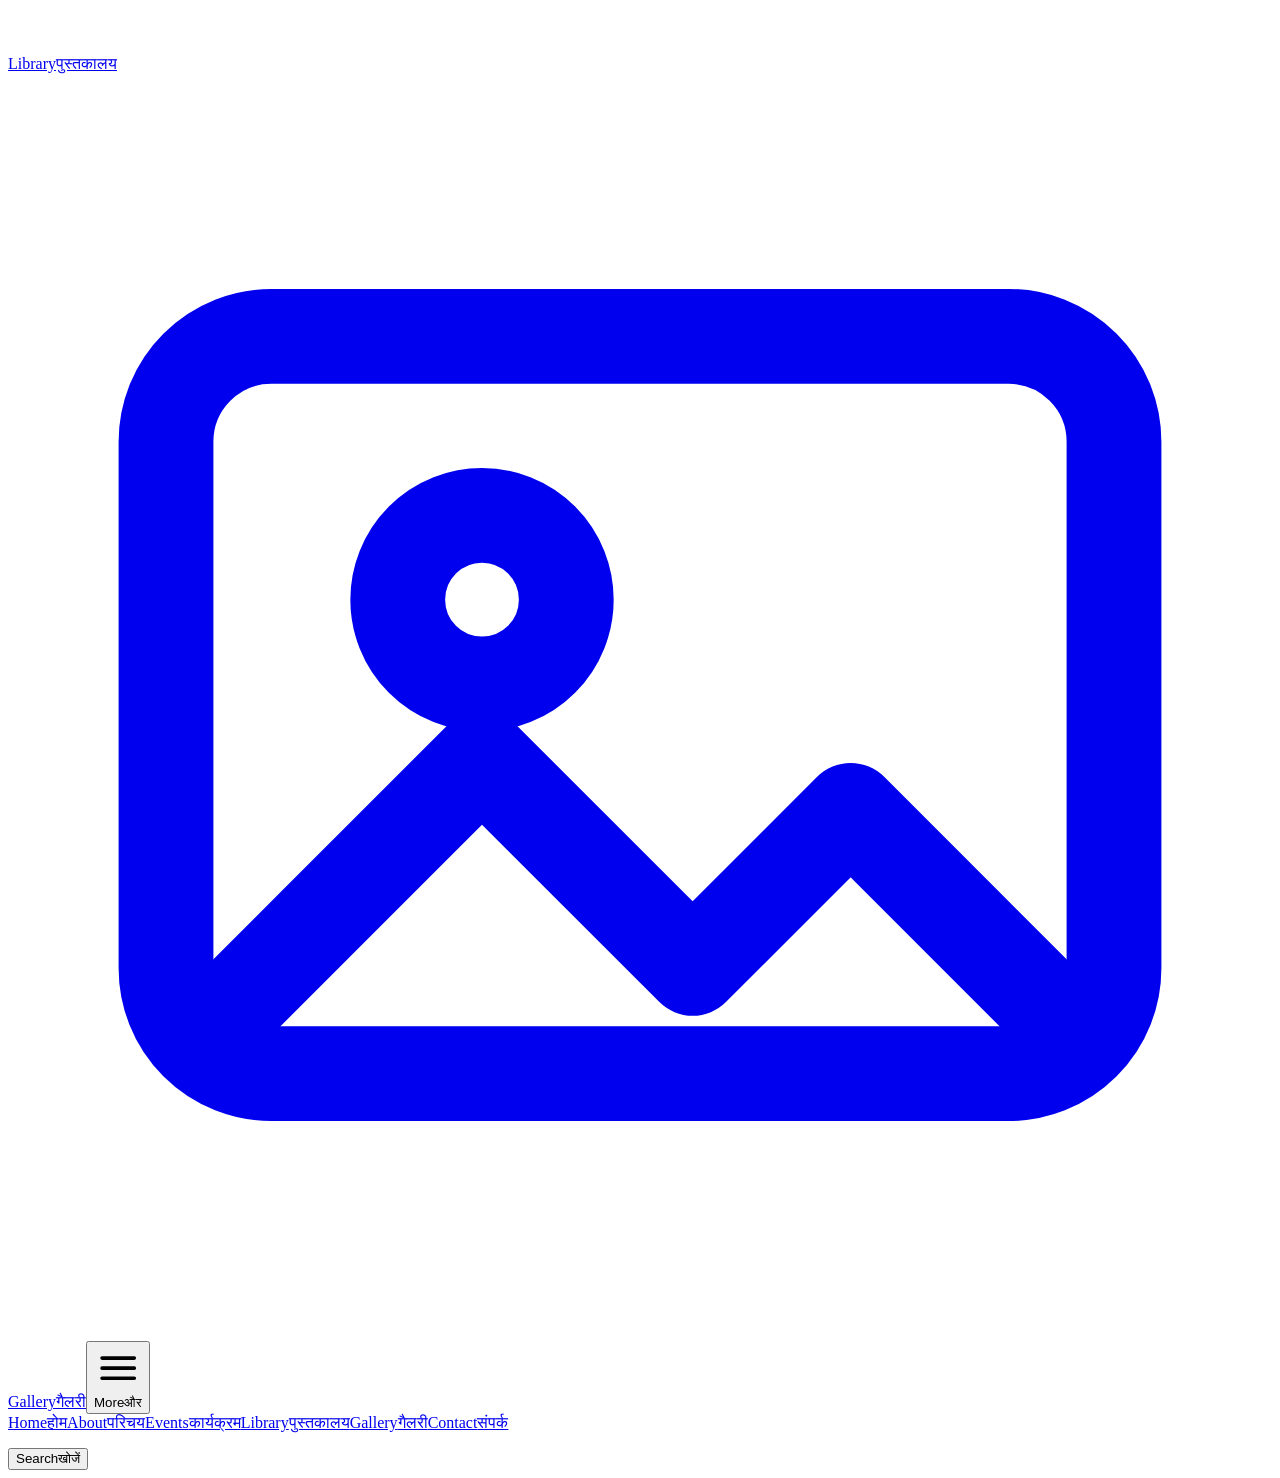
==== commit f1682fda: "Add files via upload" ====
--- a/index.html
+++ b/index.html
@@ -1,1532 +1,160 @@
 <!DOCTYPE html>
 <html lang="en">
 <head>
-<!-- Google Tag Manager -->
-<script>(function(w,d,s,l,i){w[l]=w[l]||[];w[l].push({'gtm.start':
-new Date().getTime(),event:'gtm.js'});var f=d.getElementsByTagName(s)[0],
-j=d.createElement(s),dl=l!='dataLayer'?'&l='+l:'';j.async=true;j.src=
-'https://www.googletagmanager.com/gtm.js?id='+i+dl;f.parentNode.insertBefore(j,f);
-})(window,document,'script','dataLayer','GTM-P7F2MM6Q');</script>
-<!-- End Google Tag Manager -->
+<script>(function(w,d,s,l,i){w[l]=w[l]||[];w[l].push({'gtm.start':new Date().getTime(),event:'gtm.js'});var f=d.getElementsByTagName(s)[0],j=d.createElement(s),dl=l!='dataLayer'?'&l='+l:'';j.async=true;j.src='https://www.googletagmanager.com/gtm.js?id='+i+dl;f.parentNode.insertBefore(j,f);})(window,document,'script','dataLayer','GTM-P7F2MM6Q');</script>
 <meta charset="UTF-8">
-<title>Village Dalanwas | Haryana</title>
-  
-
-<meta name="viewport" content="width=device-width, initial-scale=1.0">
-<!-- GOOGLE FONTS & ICONS -->
-<link href="https://fonts.googleapis.com/css2?family=Roboto:wght@400;700&display=swap" rel="stylesheet">
-<link rel="stylesheet" href="https://cdnjs.cloudflare.com/ajax/libs/font-awesome/6.4.0/css/all.min.css">
-<style>
-html { scroll-behavior: smooth; }
-body {
-  margin: 0;
-  font-family: Arial, sans-serif;
-  background: #f4f6f9;
-  line-height: 1.6;
-}
-
-/* HEADER */
-header {
-  position: relative;
-  height: 150px;
-  overflow: hidden;
-  text-align: center;
-  color: white;
-}
-
-#headerCanvas {
-  position: absolute;
-  top: 0;
-  left: 0;
-  width: 100%;
-  height: 100%;
-  z-index: 0;
-}
-
-.header-content {
-  position: relative;
-  z-index: 1;
-  top: 50%;
-  transform: translateY(-50%);
-}
-
-.header-content h1 {
-  font-size: 36px;
-  font-weight: bold;
-  text-shadow: 2px 2px 10px rgba(0,0,0,0.7);
-}
-
-.header-content p {
-  font-size: 16px;
-  margin-top: 8px;
-  text-shadow: 1px 1px 5px rgba(0,0,0,0.6);
-}
-
-
-/* LANGUAGE TOGGLE */
-.lang-toggle {
-  position: absolute;
-  top: 15px;
-  right: 20px;
-}
-.lang-toggle button {
-  padding: 6px 10px;
-  margin-left: 4px;
-  border: none;
-  cursor: pointer;
-  font-weight: bold;
-}
-
-/* NAV */
-nav {
-  background: #1f2d3d;
-  text-align: center;
-  padding: 12px;
-}
-nav a {
-  color: white;
-  margin: 10px;
-  text-decoration: none;
-  font-weight: bold;
-}
-nav a:hover { text-decoration: underline; }
-
-/* HERO */
-.hero2 {
-  background: url("images/village5.jpg") center/cover no-repeat;
-  color: white;
-  padding: 80px 20px;
-  text-align: center;
-}
-.hero2 h1 { font-size: 40px; }
-.hero2 p { max-width: 800px; margin: auto; }
-.hero2 .btn {
-  display: inline-block;
-  margin: 15px 10px;
-  padding: 12px 20px;
-  background: #ffc107;
-  color: #000;
-  text-decoration: none;
-  border-radius: 6px;
-  font-weight: bold;
-}
-
-/* SLIDER */
-/* HERO SECTION */
-.hero {
-  margin: 25px auto;
-  max-width: 1200px;
-  padding: 0 15px;
-}
-
-/* SLIDER CONTAINER */
-.slider {
-  position: relative;
-  height: 380px;
-  overflow: hidden;
-  border-radius: 16px;
-  border: 4px solid #ffffff;
-  box-shadow: 0 15px 35px rgba(0,0,0,0.25);
-  background: #000;
-}
-
-/* SLIDES */
-.slide {
-  position: absolute;
-  inset: 0;
-  opacity: 0;
-  transition: opacity 1s ease, transform 1s ease;
-}
-
-.slide.active {
-  opacity: 1;
-  transform: scale(1.05);
-  z-index: 1;
-}
-
-.slide img {
-  width: 100%;
-  height: 100%;
-  object-fit: cover;
-}
-
-/* DARK OVERLAY */
-.slide::after {
-  content: "";
-  position: absolute;
-  inset: 0;
-  background: linear-gradient(to bottom, rgba(0,0,0,0.2), rgba(0,0,0,0.55));
-}
-
-/* HERO TEXT */
-.hero-text {
-  position: absolute;
-  bottom: 30px;
-  left: 30px;
-  color: white;
-  z-index: 2;
-  animation: fadeUp 1.2s ease;
-}
-
-.hero-text h2 {
-  font-size: 30px;
-  margin: 0;
-}
-
-.hero-text p {
-  font-size: 16px;
-  margin-top: 6px;
-  opacity: 0.9;
-}
-
-/* DOTS */
-.dots {
-  text-align: center;
-  margin-top: 12px;
-}
-
-.dot {
-  height: 10px;
-  width: 10px;
-  margin: 4px;
-  background: #bbb;
-  border-radius: 50%;
-  display: inline-block;
-  cursor: pointer;
-}
-
-.dot.active {
-  background: #2c3e50;
-}
-
-/* ANIMATION */
-@keyframes fadeUp {
-  from { opacity: 0; transform: translateY(20px); }
-  to { opacity: 1; transform: translateY(0); }
-}
-
-/* MOBILE */
-@media (max-width: 768px) {
-  .slider { height: 260px; }
-  .hero-text h2 { font-size: 20px; }
-}
-
-
-/* NOTICE */
-.notice-bar {
-  background: #fff3cd;
-  border-left: 6px solid #ffc107;
-  overflow: hidden;
-  white-space: nowrap;
-  padding: 10px;
-}
-.notice-text {
-  display: inline-block;
-  padding-left: 100%;
-  animation: scroll 18s linear infinite;
-  font-weight: bold;
-}
-@keyframes scroll {
-  from { transform: translateX(0); }
-  to { transform: translateX(-100%); }
-}
-
-/* SECTIONS */
-section {
-  background: white;
-  margin: 20px;
-  padding: 25px;
-  border-radius: 10px;
-}
-h2 { color: #2c3e50; }
-
-/* INFO GRID */
-.grid {
-  display: grid;
-  grid-template-columns: repeat(auto-fit, minmax(200px,1fr));
-  gap: 15px;
-}
-.card {
-  background: #ecf0f1;
-  padding: 15px;
-  border-radius: 10px;
-  text-align: center;
-  font-weight: bold;
-}
-
-/* STATS */
-.stats span {
-  font-size: 26px;
-  color: #1f2d3d;
-}
-
-/* GALLERY */
-.gallery {
-  display: grid;
-  grid-template-columns: repeat(auto-fit, minmax(180px,1fr));
-  gap: 10px;
-}
-.gallery img {
-  width: 100%;
-  height: 160px;
-  object-fit: cover;
-  border-radius: 8px;
-}
-
-/* MAP */
-iframe {
-  width: 100%;
-  height: 300px;
-  border-radius: 10px;
-}
-
-/* FOOTER */
-footer {
-  background: #2c3e50;
-  color: white;
-  text-align: center;
-  padding: 15px;
-}
-  #aboutSection {
-  background: #ffffff;
-  padding: 30px 20px;
-  margin: 20px;
-  border-radius: 12px;
-  box-shadow: 0 10px 25px rgba(0,0,0,0.08);
-  animation: fadeIn 1.5s ease forwards;
-  opacity: 0;
-}
-
-#aboutSection h2 {
-  color: #2c3e50;
-  margin-bottom: 15px;
-  text-align: center;
-}
-
-#aboutSection p {
-  margin: 12px 0;
-  text-align: justify;
-  line-height: 1.7;
-  font-size: 15px;
-  color: #333;
-}
-
-@keyframes fadeIn {
-  from { opacity: 0; transform: translateY(25px); }
-  to { opacity: 1; transform: translateY(0); }
-}
-
-  /* Scroll animation */
-.animate {
-  opacity: 0;
-  transform: translateY(30px);
-  transition: all 1s ease-out;
-}
-
-.animate.visible {
-  opacity: 1;
-  transform: translateY(0);
-}
-
-  /* VILLAGE GLIMPSES AUTO SCROLL */
-.village-section {
-  background: #fff;
-  padding: 40px 20px;
-  border-radius: 12px;
-}
-
-.village-slider {
-  overflow: hidden;
-  width: 100%;
-  margin-top: 20px;
-}
-
-.village-track {
-  display: flex;
-  width: max-content;
-  animation: scrollVillage 25s linear infinite;
-}
-
-.village-track img {
-  width: 280px;
-  height: 180px;
-  object-fit: cover;
-  border-radius: 12px;
-  margin-right: 16px;
-  box-shadow: 0 8px 20px rgba(0,0,0,0.15);
-}
-
-/* PAUSE ON HOVER */
-.village-slider:hover .village-track {
-  animation-play-state: paused;
-}
-
-/* KEYFRAMES */
-@keyframes scrollVillage {
-  from {
-    transform: translateX(0);
-  }
-  to {
-    transform: translateX(-50%);
-  }
-}
-
-/* MOBILE */
-@media (max-width: 600px) {
-  .village-track img {
-    width: 220px;
-    height: 150px;
-  }
-}
-
-/* Success wall  */
-.success-wall {
-  background: linear-gradient(135deg, #0f2027, #203a43, #2c5364);
-  padding: 60px 20px;
-  text-align: center;
-  color: white;
-  overflow: hidden;
-}
-
-.success-wall h2 {
-  font-size: 34px;
-  color: #f1c40f;
-}
-
-.success-wall .subtitle {
-  opacity: 0.85;
-  margin-bottom: 40px;
-}
-
-.success-track {
-  display: flex;
-  gap: 25px;
-  width: max-content;
-  animation: scrollSuccess 28s linear infinite;
-}
-
-.success-wall:hover .success-track {
-  animation-play-state: paused;
-}
-
-.student-card {
-  min-width: 220px;
-  background: rgba(255,255,255,0.12);
-  backdrop-filter: blur(12px);
-  border-radius: 18px;
-  padding: 20px;
-  text-align: center;
-  position: relative;
-  transition: transform 0.4s, box-shadow 0.4s;
-}
-
-.student-card:hover {
-  transform: translateY(-10px) scale(1.05);
-  box-shadow: 0 15px 40px rgba(0,0,0,0.5);
-}
-
-.student-card img {
-  width: 110px;
-  height: 110px;
-  border-radius: 50%;
-  border: 4px solid #f1c40f;
-  object-fit: cover;
-  margin-bottom: 10px;
-}
-
-.student-card h4 {
-  margin: 5px 0;
-}
-
-.student-card span {
-  font-size: 14px;
-  opacity: 0.85;
-}
-
-.badge {
-  position: absolute;
-  top: -10px;
-  right: -10px;
-  background: #f1c40f;
-  color: #000;
-  font-size: 22px;
-  padding: 8px;
-  border-radius: 50%;
-}
-
-/* LOOP KEYFRAMES */
-@keyframes scrollSuccess {
-  from { transform: translateX(0); }
-  to   { transform: translateX(-50%); }
-}
-
-@keyframes scrollSuccess {
-  0% { transform: translateX(0); }
-  100% { transform: translateX(-100%); }
-}
-
-  .community-board {
-  background: #f4f6f9;
-  padding: 60px 20px;
-  text-align: center;
-}
-
-.community-board h2 {
-  font-size: 32px;
-  color: #2c3e50;
-  margin-bottom: 30px;
-}
-
-.message-slider {
-  max-width: 650px;
-  margin: auto;
-  position: relative;
-}
-
-.message-card {
-  display: none;
-  background: white;
-  padding: 35px 25px;
-  border-radius: 18px;
-  box-shadow: 0 10px 35px rgba(0,0,0,0.15);
-  animation: fadeSlide 1s ease;
-}
-
-.message-card.active {
-  display: block;
-}
-
-.message-card img {
-  width: 90px;
-  height: 90px;
-  border-radius: 50%;
-  object-fit: cover;
-  border: 4px solid #3498db;
-  margin-bottom: 15px;
-}
-
-.message-card p {
-  font-size: 18px;
-  line-height: 1.6;
-  color: #555;
-  margin-bottom: 15px;
-}
-
-.message-card h4 {
-  color: #34495e;
-  font-weight: bold;
-}
-
-@keyframes fadeSlide {
-  from { opacity: 0; transform: translateY(20px); }
-  to { opacity: 1; transform: translateY(0); }
-}
-
-.modern-footer {
-  background: linear-gradient(135deg, #0f2027, #203a43, #2c5364);
-  color: white;
-  padding: 50px 20px 20px;
-  position: relative;
-}
-
-.footer-content {
-  max-width: 1200px;
-  margin: auto;
-  display: grid;
-  grid-template-columns: repeat(auto-fit, minmax(220px, 1fr));
-  gap: 30px;
-  align-items: center;
-}
-
-/* BRAND */
-.footer-brand h3 {
-  font-size: 26px;
-  margin-bottom: 8px;
-}
-.footer-brand p {
-  margin: 4px 0;
-  opacity: 0.85;
-}
-.footer-brand .tagline {
-  font-size: 14px;
-  opacity: 0.7;
-}
-
-/* LINKS */
-.footer-links h4,
-.footer-social h4 {
-  margin-bottom: 12px;
-  font-size: 18px;
-}
-.footer-links a {
-  display: block;
-  color: white;
-  text-decoration: none;
-  margin: 6px 0;
-  opacity: 0.85;
-  transition: all 0.3s;
-}
-.footer-links a:hover {
-  opacity: 1;
-  transform: translateX(6px);
-}
-
-/* SOCIAL */
-.footer-social .social {
-  display: inline-flex;
-  width: 45px;
-  height: 45px;
-  border-radius: 50%;
-  justify-content: center;
-  align-items: center;
-  margin-right: 10px;
-  color: white;
-  font-size: 20px;
-  transition: all 0.4s;
-}
-
-.social.facebook { background: #3b5998; }
-.social.instagram {
-  background: radial-gradient(circle at 30% 30%, #feda75, #fa7e1e, #d62976, #962fbf, #4f5bd5);
-}
-
-.footer-social .social:hover {
-  transform: translateY(-6px) scale(1.1);
-  box-shadow: 0 10px 25px rgba(0,0,0,0.4);
-}
-
-/* BOTTOM */
-.footer-bottom {
-  text-align: center;
-  margin-top: 30px;
-  padding-top: 15px;
-  border-top: 1px solid rgba(255,255,255,0.15);
-  font-size: 14px;
-  opacity: 0.9;
-}
-
-/* SCROLL TOP */
-.scroll-top {
-  position: fixed;
-  right: 20px;
-  bottom: 20px;
-  width: 45px;
-  height: 45px;
-  border-radius: 50%;
-  border: none;
-  background: #f1c40f;
-  color: #000;
-  font-size: 20px;
-  cursor: pointer;
-  display: none;
-  box-shadow: 0 8px 20px rgba(0,0,0,0.4);
-  transition: all 0.3s;
-}
-
-.scroll-top:hover {
-  transform: scale(1.1);
-}
-
-/* RESPONSIVE */
-@media(max-width:600px){
-  .footer-brand, .footer-links, .footer-social {
-    text-align: center;
-  }
-}
-
-/* SARPANCH TABLE */
-#sarpanchSection {
-  background: #ffffff;
-  margin: 20px;
-  padding: 30px;
-  border-radius: 12px;
-  box-shadow: 0 10px 25px rgba(0,0,0,0.08);
-}
-
-#sarpanchSection h2 {
-  text-align: center;
-  color: #2c3e50;
-  margin-bottom: 20px;
-}
-
-.table-wrapper {
-  overflow-x: auto;
-}
-
-.sarpanch-table {
-  width: 100%;
-  border-collapse: collapse;
-  font-size: 15px;
-}
-
-.sarpanch-table th,
-.sarpanch-table td {
-  border: 1px solid #ddd;
-  padding: 12px;
-  text-align: center;
-}
-
-.sarpanch-table th {
-  background: #1f2d3d;
-  color: white;
-}
-
-.sarpanch-table tr:nth-child(even) {
-  background: #f4f6f9;
-}
-
-.sarpanch-table tr:hover {
-  background: #eaf2f8;
-}
-
-/* ============================= */
-/* HOLI WATER SPLASH + BALLOONS */
-/* ============================= */
-
-#holiSplash {
-  position: fixed;
-  inset: 0;
-  background: linear-gradient(135deg, #ff4081, #ff9800, #4caf50, #2196f3);
-  overflow: hidden;
-  z-index: 9999;
-  display: flex;
-  justify-content: center;
-  align-items: center;
-  animation: fadeOutSplash 2s ease 4s forwards;
-}
-
-/* Center Text */
-.holi-message {
-  text-align: center;
-  color: white;
-  z-index: 2;
-  animation: zoomIn 1.5s ease;
-}
-
-.holi-message h1 {
-  font-size: 60px;
-  margin: 0;
-}
-
-.holi-message p {
-  font-size: 20px;
-  margin-top: 10px;
-}
-
-/* Fade Out Animation */
-@keyframes fadeOutSplash {
-  to { opacity: 0; visibility: hidden; }
-}
-
-@keyframes zoomIn {
-  from { transform: scale(0.5); opacity: 0; }
-  to { transform: scale(1); opacity: 1; }
-}
-
-/* ================= */
-/* WATER SPLASH */
-/* ================= */
-
-#waterCanvas {
-  position: absolute;
-  width: 100%;
-  height: 100%;
-}
-
-/* ================= */
-/* BALLOONS */
-/* ================= */
-
-.balloon {
-  position: absolute;
-  bottom: -150px;
-  width: 60px;
-  height: 80px;
-  border-radius: 50%;
-  animation: floatUp 10s infinite ease-in;
-}
-
-.balloon::after {
-  content: '';
-  position: absolute;
-  width: 2px;
-  height: 60px;
-  background: #555;
-  left: 50%;
-  bottom: -60px;
-}
-
-.b1 { left: 10%; background: #ff1744; animation-duration: 9s; }
-.b2 { left: 30%; background: #00e676; animation-duration: 11s; }
-.b3 { left: 50%; background: #ff9100; animation-duration: 8s; }
-.b4 { left: 70%; background: #00b0ff; animation-duration: 12s; }
-.b5 { left: 85%; background: #d500f9; animation-duration: 10s; }
-
-@keyframes floatUp {
-  0% { transform: translateY(0) rotate(0deg); }
-  50% { transform: translateY(-50vh) rotate(10deg); }
-  100% { transform: translateY(-110vh) rotate(-10deg); }
-}
-
-</style>
+<meta name="viewport" content="width=device-width, initial-scale=1, viewport-fit=cover">
+<title>Smart Village Dalanwas | Mahendragarh, Haryana</title>
+<meta name="description" content="Official website of Village Dalanwas, Mahendragarh, Haryana: notices, events, Baba Sawanth Nath Library, history, gallery and contact.">
+<link rel="canonical" href="https://dalanwas.in/">
+<meta property="og:title" content="Smart Village Dalanwas | Mahendragarh, Haryana">
+<meta property="og:description" content="Official website of Village Dalanwas, Mahendragarh, Haryana: notices, events, Baba Sawanth Nath Library, history, gallery and contact.">
+<meta property="og:image" content="https://dalanwas.in/images/hero.jpg">
+<meta property="og:type" content="website">
+<meta name="theme-color" content="#1F3A68">
+<link rel="manifest" href="manifest.webmanifest">
+<link rel="icon" href="icons/icon.svg" type="image/svg+xml">
+<link rel="icon" href="icons/favicon-48.png" sizes="48x48">
+<link rel="apple-touch-icon" href="icons/apple-touch-icon.png">
+<link rel="preload" href="fonts/yatra-one-latin-400-normal.woff2" as="font" type="font/woff2" crossorigin>
+<link rel="preload" href="fonts/mukta-latin-400-normal.woff2" as="font" type="font/woff2" crossorigin>
+<script>try{var t=localStorage.getItem('dv-theme')||(matchMedia('(prefers-color-scheme: dark)').matches?'dark':'light');document.documentElement.dataset.theme=t;if(localStorage.getItem('dv-lang')==='hi')document.documentElement.lang='hi'}catch(e){}</script>
+<link rel="stylesheet" href="css/site.css">
+<script src="js/data.js" defer></script>
+<script src="js/app.js" defer></script>
+<script type="application/ld+json">{"@context": "https://schema.org", "@type": "Place", "name": "Dalanwas", "description": "Village in Mahendragarh district, Haryana, India", "address": {"@type": "PostalAddress", "addressLocality": "Dalanwas", "addressRegion": "Haryana", "postalCode": "123024", "addressCountry": "IN"}, "geo": {"@type": "GeoCoordinates", "latitude": 28.28, "longitude": 76.15}, "url": "https://dalanwas.in/"}</script>
 </head>
-
 <body>
-  <!-- Google Tag Manager (noscript) -->
-<noscript><iframe src="https://www.googletagmanager.com/ns.html?id=GTM-P7F2MM6Q"
-height="0" width="0" style="display:none;visibility:hidden"></iframe></noscript>
-<!-- End Google Tag Manager (noscript) -->
-  <header>
-  <canvas id="headerCanvas"></canvas>
-  <div class="header-content">
-    <p id="title">Smart Village Dalanwas| Mahendragarh, Haryana</p>
-    <div id="top-info" style="font-size:14px;">
-  🌤️ <span id="weather">Loading weather...</span> |
-  🕒 <span id="time"></span> |
-  📅 <span id="date"></span>
-</div>
+<noscript><iframe src="https://www.googletagmanager.com/ns.html?id=GTM-P7F2MM6Q" height="0" width="0" style="display:none;visibility:hidden"></iframe></noscript>
+<a class="skip" href="#main"><span class="en">Skip to content</span><span class="hi">मुख्य सामग्री पर जाएं</span></a>
+<div class="topbar"><div class="wrap">
+  <div class="topbar__info"><span id="tbWeather" aria-live="polite"></span><span id="tbTime"></span><span id="tbDate"></span></div>
+  <a href="tel:+919467801292">+91 94678 01292</a>
+</div></div>
+<div class="greeting" id="greeting" hidden></div>
+<header class="header"><div class="wrap">
+  <a class="brand" href="index.html" aria-label="Dalanwas home">
+    <span class="milestone" aria-hidden="true"></span>
+    <span><span class="brand__name"><span class="en">Dalanwas</span><span class="hi">डालनवास</span></span><span class="brand__sub"><span class="en">Smart Village · Mahendragarh, Haryana</span><span class="hi">स्मार्ट विलेज · महेंद्रगढ़, हरियाणा</span></span></span>
+  </a>
+  <nav class="nav" aria-label="Main"><a href="index.html"><span class="en">Home</span><span class="hi">होम</span></a><a href="about.html"><span class="en">About</span><span class="hi">परिचय</span></a><a href="events.html"><span class="en">Events</span><span class="hi">कार्यक्रम</span></a><a href="library.html"><span class="en">Library</span><span class="hi">पुस्तकालय</span></a><a href="gallery.html"><span class="en">Gallery</span><span class="hi">गैलरी</span></a><a href="contact.html"><span class="en">Contact</span><span class="hi">संपर्क</span></a></nav>
+  <div class="tools">
+    <button class="icon-btn search-btn" data-search aria-label="Search"><svg viewBox="0 0 24 24" fill="none" stroke="currentColor" stroke-width="2" stroke-linecap="round"><circle cx="11" cy="11" r="6.5"/><path d="m16 16 4 4"/></svg><span class="label"><span class="en">Search</span><span class="hi">खोजें</span></span><span class="kbd">/</span></button>
+    <button class="icon-btn lang-btn" type="button">हिं</button>
+    <button class="icon-btn theme-btn" type="button" aria-label="Switch light or dark mode"><svg viewBox="0 0 24 24" fill="none" stroke="currentColor" stroke-width="1.8" stroke-linejoin="round"><path d="M20 14.5A8 8 0 1 1 9.5 4a6.5 6.5 0 0 0 10.5 10.5z"/></svg></button>
+    <button class="icon-btn" id="installBtn" data-install hidden aria-label="Install the Dalanwas app" title="Install app"><svg viewBox="0 0 24 24" fill="none" stroke="currentColor" stroke-width="1.8" stroke-linecap="round" stroke-linejoin="round"><path d="M12 4v11m-5-5 5 5 5-5M5 20h14"/></svg></button>
   </div>
-
-  <div class="lang-toggle">
-    <button onclick="setLang('en')">EN</button>
-    <button onclick="setLang('hi')">हिंदी</button>
-  </div>
-</header>
-
-<!-- HOLI WATER SPLASH + BALLOONS 
-<div id="holiSplash">
-  <canvas id="waterCanvas"></canvas>
-  <div class="holi-message">
-    <h1>🌸 Happy Holi to Everyone 🌸</h1>
-    <p>🏡 Spreading Happiness and Colors Across Dalanwas!</p>
-  </div>
-
-  <div class="balloon b1"></div>
-  <div class="balloon b2"></div>
-  <div class="balloon b3"></div>
-  <div class="balloon b4"></div>
-  <div class="balloon b5"></div>
-</div> 
-  -->
-<nav>
-  <a href="index.html">Home</a>
-  <a href="about.html">About</a>
-  <a href="gallery.html">Gallery</a>
-  <a href="events.html">Events</a>
-  <a href="library.html">Library</a>
-  <a href="contact.html">Contact</a>
-</nav>
-
-<!-- HERO -->
-<div class="hero2">
-  <h1 id="heroTitle">Welcome to Dalanwas</h1>
-  <p id="heroText">
-    A progressive village of Haryana known for education, unity, culture and development.
-  </p>
-  <a class="btn" href="gallery.html" id="heroBtn1">View Gallery</a>
-  <a class="btn" href="library.html" id="heroBtn2">Baba Sawanth Nath Library</a>
-</div>
-  <!-- NOTICE -->
-<div class="notice-bar">
-  <div class="notice-text" id="noticeText">
-    📢 Gram Sabha meeting announcement | 📚 Library open for students | 🇮🇳 National festival celebrations | 🧹 Clean village drive
-  </div>
-</div>
-
-<!-- SLIDER -->
+</div></header>
+<main id="main">
 <section class="hero">
-  <div class="slider">
-    <div class="slide active">
-      <img src="images/village5.jpg">
-      <div class="hero-text">
-        <h2>Welcome to Dalanwas</h2>
-        <p>Progressive Village of Haryana</p>
-      </div>
+  <img class="hero__img" src="images/hero.jpg" alt="" fetchpriority="high">
+  <div class="wrap">
+    <div class="hero-stone" role="img" aria-label="Milestone: Dalanwas, Mahendragarh 15 km">
+      <div class="hero-stone__top">डालनवास</div>
+      <div class="hero-stone__body"><span class="hero-stone__name">DALANWAS</span><span class="hero-stone__km"><span class="en">Mahendragarh</span><span class="hi">महेंद्रगढ़</span> <b>15</b> km<br>PIN 123024</span></div>
     </div>
-
-    <div class="slide">
-      <img src="images/village2.jpg">
-      <div class="hero-text">
-        <h2>Progressive Village</h2>
-        <p>Tradition, Technology & Togetherness</p>
-      </div>
-    </div>
-
-    <div class="slide">
-      <img src="images/village4.jpg">
-      <div class="hero-text">
-        <h2>Unity • Culture • Development</h2>
-        <p>Pride of Mahendragarh District</p>
-      </div>
-    </div>
-  </div>
-
-  <div class="dots">
-    <span class="dot active"></span>
-    <span class="dot"></span>
-    <span class="dot"></span>
-  </div>
-</section>
-
-
-
-
-<!-- ABOUT -->
-<section id="aboutSection">
-  <h2 id="aboutTitle" class="animate">About Dalanwas</h2>
-  <p id="aboutText" class="animate">
-    Dalanwas is a vibrant rural settlement located in the Mahendragarh district of Haryana, India. Situated approximately 15 kilometers from the district headquarters at Mahendragarh and close to Satnali, this village forms part of the Satnali Tehsil administrative subdivision and is governed by its elected Gram Panchayat under the Panchayati Raj system.
-  </p>
-  <p id="aboutText2" class="animate">
-    As per the 2011 Census of India, Dalanwas had a total population of 3,672 residents living in 702 families. Among them, around 1,936 are males and 1,736 are females. The village exhibits a higher literacy rate of 76.65%, which is slightly above the state average, with male literacy at about 89.96% and female literacy around 62.18%.
-  </p>
-  <p id="aboutText3" class="animate">
-    Dalanwas lies along the important Mahendragarh–Satnali road, giving it good connectivity with nearby towns and cities, including Narnaul and Pilani. Public transport and private bus services are available, and railway stations are reachable within 5–10 km, facilitating travel for education, employment, and trade.
-  </p>
-  <p id="aboutText4" class="animate">
-    The village community is agriculturally rooted, with farming still a major occupation for many families. Yet, Dalanwas also places strong emphasis on education and youth development. The presence of institutions such as Government Girls Senior Secondary School, Nalanda Vidya Peeth School, and several primary schools highlights the focus on foundational education.
-  </p>
-  <p id="aboutText5" class="animate">
-    A notable feature of the village is the Baba Sawanth Nath Library, a community learning center where students and aspirants of competitive exams like SSC, banking, and engineering access study materials and books in a peaceful environment.
-  </p>
-  <p id="aboutText6" class="animate">
-    Culturally, Dalanwas reflects the rich traditions of rural Haryana. Festivals such as Holi and Diwali are celebrated with enthusiasm and community participation. Local fairs, especially those associated with religious events like the Sati Mata Fair and Dulendi near neighboring localities, continue the village’s festive spirit and cultural continuity.
-  </p>
-  <p id="aboutText7" class="animate">
-    Life in Dalanwas balances tradition with progress. While rooted in its agricultural heritage, the village increasingly embraces education and connectivity, offering its youth broader horizons while retaining a close-knit societal structure. Dalanwas stands as a testament to the enduring spirit of rural India — where community values, cultural identity, and aspirations for progress go hand in hand.
-  </p>
-</section>
-
-
-<!-- ADMIN INFO -->
-<section>
-<h2 id="adminTitle">Administrative Information</h2>
-<div class="grid">
-  <div class="card">District<br>Mahendragarh</div>
-  <div class="card">State<br>Haryana</div>
-  <div class="card">PIN Code<br>123024</div>
-  <div class="card">Gram Panchayat<br>Dalanwas</div>
-  <div class="card">Current Sarpanch<br>Smt. Sunita Devi W/O Sh. Ombir Singh</div>
-  <div class="card">Total Votes<br>3000</div>
-</div>
-</section>
-
-<!-- STATS -->
-<section>
-<h2 id="statsTitle">Village at a Glance</h2>
-<div class="grid stats">
-  <div class="card"><span data-count="4400">0</span><br><span id="pop">Population</span></div>
-  <div class="card"><span data-count="850">0</span><br><span id="fam">Families</span></div>
-  <div class="card"><span data-count="76">0</span>%<br><span id="lit">Literacy Rate</span></div>
-  <div class="card"><span data-count="5">0</span><br><span id="sch">Schools Nearby</span></div>
-</div>
-</section>
-
-<!-- SARPANCH HISTORY -->
-<section id="sarpanchSection">
-  <h2>🗳️ List of Village Sarpanch</h2>
-
-  <div class="table-wrapper">
-    <table class="sarpanch-table">
-      <thead>
-        <tr>
-          <th>S. No.</th>
-          <th>Sarpanch Name</th>
-          <th>Term</th>
-        </tr>
-      </thead>
-      <tbody>
-        <tr>
-          <td>1</td>
-          <td>Sh. Ramjilal S/O Sh. Uday Ram</td>
-          <td>--</td>
-        </tr>
-        <tr>
-          <td>2</td>
-          <td>Sh. Mamchand S/O Sh. Dhigram</td>
-          <td>1961 – 1963</td>
-        </tr>
-        <tr>
-          <td>3</td>
-          <td>Smt. Shanti Chaudhary W/O Sh. Ishwar Singh</td>
-          <td>1963 – 1964</td>
-        </tr>
-        <tr>
-          <td>4</td>
-          <td>Sh. Mamchand S/O Sh. Dhigram</td>
-          <td>1965 – 1968</td>
-        </tr>
-        <tr>
-          <td>5</td>
-          <td>Sh. Ramsaroop S/O Sh. Singh Ram</td>
-          <td>1969 – 1972</td>
-        </tr>
-        <tr>
-          <td>6</td>
-          <td>Sh. Nand Lal S/O Sh. Bhola Ram</td>
-          <td>1973 – 1976</td>
-        </tr>
-        <tr>
-          <td>7</td>
-          <td>Sh. Bihari Ram S/O Sh. Hari Ram</td>
-          <td>1977 – 1977</td>
-        </tr>
-        <tr>
-          <td>8</td>
-          <td>Sh. Nand Lal S/O Sh. Bhola Ram</td>
-          <td>1977 – 1978</td>
-        </tr>
-        <tr>
-          <td>9</td>
-          <td>Sh. Mamchand S/O Sh. Dhig Ram</td>
-          <td>1978 – 1980</td>
-        </tr>
-        <tr>
-          <td>10</td>
-          <td>Sh. Madha Ram S/O Sh. Jhalam Ram</td>
-          <td>1981 – 1981</td>
-        </tr>
-        <tr>
-          <td>11</td>
-          <td>Sh. Mamchand S/O Sh. Dhig Ram</td>
-          <td>1981 – 1981</td>
-        </tr>
-        <tr>
-          <td>12</td>
-          <td>Sh. Chand Ram S/O Sh. Nobat Ram</td>
-          <td>1983 – 1988</td>
-        </tr>
-        <tr>
-          <td>13</td>
-          <td>Sh. Kirpal Singh S/O Sh. Ghoga Ram</td>
-          <td>1988 – 1991</td>
-        </tr>
-        <tr>
-          <td>14</td>
-          <td>Sh. Surender Singh S/O Sh. Ramkumar</td>
-          <td>1992 – 1994</td>
-        </tr>
-        <tr>
-          <td>15</td>
-          <td>Sh. Mahipal Singh S/O Sh. Shisram</td>
-          <td>1995 – 2000</td>
-        </tr>
-        <tr>
-          <td>16</td>
-          <td>Smt. Sawitri Devi W/O Sh. Sardara Ram</td>
-          <td>2000 – 2005</td>
-        </tr>
-        <tr>
-          <td>17</td>
-          <td>Sh. Mahasingh S/O Sh. Prabhati Ram</td>
-          <td>2005 – 2010</td>
-        </tr>
-        <tr>
-          <td>18</td>
-          <td>Sh. Ombir Singh S/O Sh. Nand Ram</td>
-          <td>2010 – 2015</td>
-        </tr>
-        <tr>
-          <td>19</td>
-          <td>Smt. Suman Devi W/O Sh. Ajit Singh</td>
-          <td>2016 – 2021</td>
-        </tr>
-        <tr>
-          <td><strong>20</strong></td>
-          <td><strong>Smt. Sunita Devi W/O Sh. Ombir Singh</strong></td>
-          <td><strong>2022 – Present</strong></td>
-        </tr>
-      </tbody>
-    </table>
-  </div>
-</section>
-
-
-<!-- EDUCATION -->
-<section>
-<h2 id="eduTitle">Education & Library</h2>
-<p id="eduText">
-Education is a priority in Dalanwas. The Baba Sawanth Nath Library supports students
-preparing for competitive, engineering, medical, and government examinations.
-</p>
-</section>
-  
-<!-- Pride  -->
-  <section class="success-wall">
-  <h2>🎓 Pride of Dalanwas Village</h2>
-  <p class="subtitle">Inspiring journeys of people who made our village proud.</p>
-
-  <div class="success-track" id="successTrack">
-
-    <div class="student-card">
-      <img src="images/noimage.jpg">
-      <h4>Col Peerdan Lamba</h4>
-      <span>Village First Military Officer</span>
-      <div class="badge">🏆</div>
-    </div>
-
-    <div class="student-card">
-      <img src="images/noimage.jpg">
-      <h4>Sh. Sombir (Col)</h4>
-      <span>Sena Medal</span>
-      <div class="badge">🎖️</div>
-    </div>
-
-    <div class="student-card">
-      <img src="images/noimage.jpg">
-      <h4>Lt Col Umesh Lamba</h4>
-      <span>Double Sena Medal</span>
-      <div class="badge">🎖️🎖️</div>
-    </div>
-
-    <div class="student-card">
-      <img src="images/noimage.jpg">
-      <h4>Sh. Sree chand</h4>
-      <span>Jai Hind</span>
-      <div class="badge">🏅</div>
-    </div>
-
-    <div class="student-card">
-      <img src="images/review3.jpg">
-      <h4>Sh. Pankaj Lamba</h4>
-      <span>IPS Officer</span>
-      <div class="badge">🏅</div>
-    </div>
-
-    <div class="student-card">
-      <img src="images/noimage.jpg">
-      <h4>Sh. Piryvart Lamba S/O VedPrakash</h4>
-      <span>Lieutenant</span>
-      <div class="badge">🏅</div>
-    </div>
-
-  </div>
-</section>
-
-  <section class="community-board">
-  <h2>💬 Community Message Board</h2>
-
-  <div class="message-slider">
-
-    <div class="message-card active">
-      <img src="images/sarpanch.jpg">
-      <p>
-        “This library is the backbone of our village’s education system.
-        Every child here dreams bigger.”
-      </p>
-      <h4>– Village Sarpanch</h4>
-    </div>
-
-    <div class="message-card">
-      <img src="images/teacher.jpg">
-      <p>
-        “Students here show discipline, dedication and hunger to succeed.
-        Baba Sawanth Nath Library makes it possible.”
-      </p>
-      <h4>– Senior Teacher</h4>
-    </div>
-
-    <div class="message-card">
-      <img src="images/army.jpg">
-      <p>
-        “From this village to serving the nation — education changed my life.”
-      </p>
-      <h4>– Indian Army Personnel</h4>
-    </div>
-
-  </div>
-</section>
-
-
-<!-- GALLERY -->
-<section class="village-section">
-  <h2 id="galleryTitle">Village Glimpses</h2>
-
-  <div class="village-slider">
-    <div class="village-track">
-      <!-- ORIGINAL IMAGES -->
-      <img src="images/village1.jpg" alt="">
-      <img src="images/village2.jpg" alt="">
-      <img src="images/village3.jpg" alt="">
-      <img src="images/village5.jpg" alt="">
-
-      <!-- DUPLICATE FOR SMOOTH LOOP -->
-      <img src="images/village6.jpg" alt="">
-      <img src="images/village7.jpg" alt="">
-      <img src="images/village8.jpg" alt="">
-      <img src="images/village9.jpg" alt="">
-      <img src="images/village10.jpg" alt="">
-      <img src="images/village11.jpg" alt="">
-      <img src="images/village12.jpg" alt="">
-      <img src="images/babasawanthnathji.jpg" alt="">
+    <div>
+      <h1><span class="en">Welcome to Dalanwas</span><span class="hi">डालनवास में आपका स्वागत है</span></h1>
+      <p class="en">A progressive village of Mahendragarh, Haryana, known for its library, its soldiers and officers, and festivals the whole village celebrates together.</p><p class="hi">महेंद्रगढ़, हरियाणा का एक प्रगतिशील गांव — अपने पुस्तकालय, देश सेवा करने वाले वीरों और मिलकर मनाए जाने वाले त्योहारों के लिए जाना जाता है।</p>
+      <div class="btn-row"><a class="btn btn--sarson" href="events.html"><span class="en">See upcoming events</span><span class="hi">आगामी कार्यक्रम देखें</span></a><a class="btn btn--ghost" href="library.html"><span class="en">Visit the library</span><span class="hi">पुस्तकालय देखें</span></a></div>
     </div>
   </div>
 </section>
 
-<footer class="modern-footer">
+<section class="board-strip"><div class="wrap board-grid">
+  <div class="panel" id="notices-panel">
+    <h2><span class="en">Notice board</span><span class="hi">सूचना पट</span><a href="events.html"><span class="en">All events</span><span class="hi">सभी कार्यक्रम</span></a></h2>
+    <ul class="notices" id="notices" data-limit="6" aria-live="polite"></ul>
+  </div>
+  <div class="panel" id="weather-panel">
+    <h2 id="weather-title"><span class="en">Weather in Dalanwas</span><span class="hi">डालनवास का मौसम</span></h2>
+    <div id="weather"><p class="muted"><span class="en">Loading forecast…</span><span class="hi">मौसम लोड हो रहा है…</span></p></div>
+  </div>
+</div></section>
 
-  <div class="footer-content">
+<section class="section" id="about"><div class="wrap split">
+  <div class="prose">
+    <h2><span class="en">About Dalanwas</span><span class="hi">डालनवास के बारे में</span></h2>
+    <p class="en">Dalanwas is a vibrant rural settlement in the Mahendragarh district of Haryana, India. About 15 km from the district headquarters at Mahendragarh and close to Satnali, the village is part of Satnali Tehsil and is governed by its elected Gram Panchayat under the Panchayati Raj system.</p><p class="hi">डालनवास हरियाणा के महेन्द्रगढ़ जिले का एक जीवंत ग्रामीण गांव है। महेन्द्रगढ़ जिला मुख्यालय से लगभग 15 किलोमीटर और सतनाली के पास स्थित, यह गांव सतनाली तहसील का हिस्सा है और निर्वाचित ग्राम पंचायत द्वारा पंचायती राज प्रणाली के तहत शासित है।</p><p class="en">The 2011 Census counted 3,672 residents in 702 families — about 1,936 men and 1,736 women. Literacy stood at 76.65%, slightly above the state average, with male literacy around 89.96% and female literacy around 62.18%.</p><p class="hi">2011 की जनगणना के अनुसार, डालनवास में 702 परिवारों में कुल 3,672 निवासी थे — लगभग 1,936 पुरुष और 1,736 महिलाएं। गांव की साक्षरता दर 76.65% है, जो राज्य औसत से थोड़ी अधिक है; पुरुष साक्षरता लगभग 89.96% और महिला साक्षरता लगभग 62.18% है।</p><p class="en">Dalanwas lies on the Mahendragarh–Satnali road, with good connections to Narnaul and Pilani. Public and private buses run through the village, and railway stations are 5–10 km away, making travel for study, work and trade easy.</p><p class="hi">डालनवास महेन्द्रगढ़–सतनाली सड़क पर स्थित है, जिससे नारनौल और पिलानी जैसे शहरों से अच्छा संपर्क है। सार्वजनिक और निजी बस सेवाएं उपलब्ध हैं, और रेलवे स्टेशन 5–10 किलोमीटर के भीतर हैं।</p><p class="en">Farming is still a major occupation, yet the village puts strong emphasis on education. Government Girls Senior Secondary School, Nalanda Vidya Peeth School and several primary schools serve local children.</p><p class="hi">खेती अब भी कई परिवारों का मुख्य पेशा है, फिर भी गांव शिक्षा पर विशेष जोर देता है। यहां राजकीय कन्या वरिष्ठ माध्यमिक विद्यालय, नालंदा विद्या पीठ स्कूल और कई प्राथमिक विद्यालय हैं।</p><p class="en">The Baba Sawanth Nath Library is a community learning centre where students preparing for SSC, banking, engineering and other exams find books and a quiet place to study.</p><p class="hi">बाबा सावंतनाथ पुस्तकालय एक सामुदायिक अध्ययन केंद्र है, जहां एसएससी, बैंकिंग, इंजीनियरिंग और अन्य परीक्षाओं की तैयारी करने वाले छात्रों को पुस्तकें और शांत वातावरण मिलता है।</p><p class="en">Culturally, Dalanwas reflects the traditions of rural Haryana. Holi and Diwali are celebrated with the whole community, and fairs such as the Dadi Sati Mela keep the festive spirit alive.</p><p class="hi">सांस्कृतिक रूप से, डालनवास ग्रामीण हरियाणा की परंपराओं को दर्शाता है। होली और दीवाली पूरे गांव के साथ मनाई जाती हैं, और दादी सती मेला जैसे मेले उत्सव की भावना को जीवित रखते हैं।</p><p class="en">Life in Dalanwas balances tradition with progress — rooted in agriculture, open to education and connectivity, and held together by a close-knit community.</p><p class="hi">डालनवास में जीवन परंपरा और प्रगति का संतुलन है — कृषि में रचा-बसा, शिक्षा और संपर्क के लिए खुला, और एक घनिष्ठ समुदाय से जुड़ा हुआ।</p>
+    <a href="about.html"><span class="en">Read the village history</span><span class="hi">गांव का इतिहास पढ़ें</span></a>
+  </div>
+  <aside class="sticky-col" id="admin">
+    <h3><span class="en">Administrative information</span><span class="hi">प्रशासनिक जानकारी</span></h3>
+    <dl class="facts">
+      <dt><span class="en">District</span><span class="hi">जिला</span></dt><dd><span class="en">Mahendragarh</span><span class="hi">महेंद्रगढ़</span></dd>
+      <dt><span class="en">Tehsil</span><span class="hi">तहसील</span></dt><dd><span class="en">Satnali</span><span class="hi">सतनाली</span></dd>
+      <dt><span class="en">State</span><span class="hi">राज्य</span></dt><dd><span class="en">Haryana</span><span class="hi">हरियाणा</span></dd>
+      <dt><span class="en">PIN code</span><span class="hi">पिन कोड</span></dt><dd>123024</dd>
+      <dt><span class="en">Gram Panchayat</span><span class="hi">ग्राम पंचायत</span></dt><dd><span class="en">Dalanwas</span><span class="hi">डालनवास</span></dd>
+      <dt><span class="en">Sarpanch</span><span class="hi">सरपंच</span></dt><dd>Smt. Sunita Devi W/O Sh. Ombir Singh</dd>
+      <dt><span class="en">Total votes</span><span class="hi">कुल मतदाता</span></dt><dd>3,000</dd>
+    </dl>
+  </aside>
+</div>
+<div class="wrap">
+  <div class="stats">
+    <div><span class="num"><span data-count="4400">4,400</span></span><span class="lbl"><span class="en">Population today (3,672 in 2011)</span><span class="hi">आज की जनसंख्या (2011 में 3,672)</span></span></div>
+    <div><span class="num"><span data-count="850">850</span></span><span class="lbl"><span class="en">Families (702 in 2011)</span><span class="hi">परिवार (2011 में 702)</span></span></div>
+    <div><span class="num"><span data-count="76.65">76.65</span>%</span><span class="lbl"><span class="en">Literacy, 2011 Census</span><span class="hi">साक्षरता, जनगणना 2011</span></span></div>
+    <div><span class="num"><span data-count="5">5</span></span><span class="lbl"><span class="en">Schools nearby</span><span class="hi">आसपास के विद्यालय</span></span></div>
+  </div>
+</div></section>
 
-    <!-- LEFT -->
-    <div class="footer-brand">
-      <h3>🌿 Smart Village Dalanwas</h3>
-      <p>Haryana, India</p>
-      <p class="tagline">
-        Education • Community • Progress
-      </p>
+<section class="section" style="padding-top:0"><div class="wrap"><div class="next-event" id="nextEvent"></div></div></section>
+
+<section class="section section--tint" id="pride-section"><div class="wrap">
+  <div class="section-head"><h2><span class="en">Pride of Dalanwas</span><span class="hi">डालनवास का गौरव</span></h2><p class="en">People from our village who have served the nation with distinction.</p><p class="hi">हमारे गांव के वे लोग जिन्होंने देश की सेवा में नाम कमाया।</p></div>
+  <div class="people" id="pride"></div>
+</div></section>
+
+<section class="section" id="sarpanch-section"><div class="wrap">
+  <div class="section-head" id="sarpanch-head"><h2><span class="en">Sarpanch of Dalanwas</span><span class="hi">डालनवास के सरपंच</span></h2><p class="en">Every sarpanch who has led the Gram Panchayat, from the first to today.</p><p class="hi">पहले से लेकर आज तक, ग्राम पंचायत का नेतृत्व करने वाले सभी सरपंच।</p></div>
+  <ol class="timeline" id="sarpanch"></ol>
+</div></section>
+
+<section class="section section--tint"><div class="wrap">
+  <div class="section-head"><h2><span class="en">Voices from the village</span><span class="hi">गांव की आवाज़</span></h2></div>
+  <div class="quotes">
+    <blockquote class="quote"><p class="en">This library is the backbone of our village’s education. Every child here dreams bigger.</p><p class="hi">यह पुस्तकालय हमारे गांव की शिक्षा की रीढ़ है। यहां का हर बच्चा बड़े सपने देखता है।</p><footer><span class="en">Village Sarpanch</span><span class="hi">ग्राम सरपंच</span></footer></blockquote>
+    <blockquote class="quote"><p class="en">Students here show discipline, dedication and hunger to succeed. Baba Sawanth Nath Library makes it possible.</p><p class="hi">यहां के छात्रों में अनुशासन, लगन और सफलता की भूख है। बाबा सावंतनाथ पुस्तकालय इसे संभव बनाता है।</p><footer><span class="en">Senior teacher</span><span class="hi">वरिष्ठ शिक्षक</span></footer></blockquote>
+    <blockquote class="quote"><p class="en">From this village to serving the nation — education changed my life.</p><p class="hi">इस गांव से देश सेवा तक — शिक्षा ने मेरा जीवन बदल दिया।</p><footer><span class="en">Indian Army personnel</span><span class="hi">भारतीय सेना के जवान</span></footer></blockquote>
+  </div>
+</div></section>
+
+<section class="section"><div class="wrap">
+  <div class="section-head" style="display:flex;justify-content:space-between;align-items:end;gap:1rem;max-width:none;flex-wrap:wrap"><h2 style="margin:0"><span class="en">Village glimpses</span><span class="hi">गांव की झलकियां</span></h2><a href="gallery.html"><span class="en">Open the full gallery</span><span class="hi">पूरी गैलरी खोलें</span></a></div>
+  <div class="strip" data-gallery="strip" data-cat="village" data-limit="10"></div>
+</div></section>
+
+<section class="section" style="padding-top:0"><div class="wrap">
+  <div class="section-head"><h2><span class="en">Find Dalanwas</span><span class="hi">डालनवास कैसे पहुंचें</span></h2><p class="en">On the Mahendragarh–Satnali road, about 15 km from Mahendragarh.</p><p class="hi">महेंद्रगढ़–सतनाली सड़क पर, महेंद्रगढ़ से लगभग 15 किलोमीटर।</p></div>
+  <iframe class="map" title="Map of Dalanwas" loading="lazy" src="https://www.google.com/maps?q=Dalanwas,Haryana&output=embed"></iframe>
+</div></section>
+</main>
+<footer class="footer"><div class="wrap">
+  <div class="footer__grid">
+    <div>
+      <a class="brand" href="index.html"><span class="milestone" aria-hidden="true"></span><span class="brand__name"><span class="en">Dalanwas</span><span class="hi">डालनवास</span></span></a>
+      <p class="en">A smart village of Mahendragarh district, Haryana — education, community and progress.</p><p class="hi">हरियाणा के महेंद्रगढ़ जिले का स्मार्ट गांव — शिक्षा, समुदाय और प्रगति।</p>
+      <button class="btn btn--sarson btn--sm" data-install hidden><svg width="18" height="18" viewBox="0 0 24 24" fill="none" stroke="currentColor" stroke-width="1.8" stroke-linecap="round" stroke-linejoin="round"><path d="M12 4v11m-5-5 5 5 5-5M5 20h14"/></svg><span class="en">Install the app</span><span class="hi">ऐप इंस्टॉल करें</span></button>
     </div>
-
-    <!-- CENTER -->
-    <div class="footer-links">
-      <h4>Quick Links</h4>
-      <a href="index.html">Home</a>
-      <a href="about.html">About</a>
-      <a href="library.html">Library</a>
-      <a href="gallery.html">Gallery</a>
-      <a href="events.html">Events</a>
-      <a href="contact.html">Contact</a>
-    </div>
-
-    <!-- RIGHT -->
-    <div class="footer-social">
-      <h4>Connect With Us</h4>
-
-      <a href="https://www.facebook.com/" target="_blank" class="social facebook">
-        <i class="fab fa-facebook-f"></i>
-      </a>
-
-      <a href="https://www.instagram.com/" target="_blank" class="social instagram">
-        <i class="fab fa-instagram"></i>
-      </a>
-    </div>
-
+    <div><h3><span class="en">Pages</span><span class="hi">पेज</span></h3><ul><li><a href="index.html"><span class="en">Home</span><span class="hi">होम</span></a></li><li><a href="about.html"><span class="en">About</span><span class="hi">परिचय</span></a></li><li><a href="events.html"><span class="en">Events</span><span class="hi">कार्यक्रम</span></a></li><li><a href="library.html"><span class="en">Library</span><span class="hi">पुस्तकालय</span></a></li><li><a href="gallery.html"><span class="en">Gallery</span><span class="hi">गैलरी</span></a></li><li><a href="contact.html"><span class="en">Contact</span><span class="hi">संपर्क</span></a></li></ul></div>
+    <div><h3><span class="en">Get in touch</span><span class="hi">संपर्क करें</span></h3><ul>
+      <li><a href="tel:+919467801292">+91 94678 01292</a></li>
+      <li><a href="mailto:smartvillagedalanwas@gmail.com">smartvillagedalanwas@gmail.com</a></li>
+      <li><a href="https://wa.me/919467801292" target="_blank" rel="noopener">WhatsApp</a></li>
+      <li><a href="https://www.instagram.com/baba_sanwat_nath_library/" target="_blank" rel="noopener">Instagram</a></li>
+    </ul></div>
   </div>
-
-  <!-- BOTTOM BAR -->
-  <div class="footer-bottom">
-    <p>
-      © <span id="year"></span> Village Dalanwas | Haryana  
-      <br>
-      Developed by <b>Parveen Lamba</b>
-    </p>
+  <div class="footer__bottom">
+    <span>© <span data-year></span> <span class="en">Village Dalanwas, Haryana</span><span class="hi">गांव डालनवास, हरियाणा</span></span>
+    <span><span class="en">Developed by</span><span class="hi">निर्माता</span> Parveen Lamba</span>
   </div>
-
-  <!-- SCROLL TOP -->
-  <button class="scroll-top" onclick="scrollToTop()">↑</button>
-
-</footer>
-
-
-  <script>
-let index = 0;
-const slides = document.querySelectorAll(".slide");
-const dots = document.querySelectorAll(".dot");
-
-function showSlide(i) {
-  slides.forEach(s => s.classList.remove("active"));
-  dots.forEach(d => d.classList.remove("active"));
-
-  slides[i].classList.add("active");
-  dots[i].classList.add("active");
-}
-
-setInterval(() => {
-  index = (index + 1) % slides.length;
-  showSlide(index);
-}, 5000);
-
-dots.forEach((dot, i) => {
-  dot.onclick = () => {
-    index = i;
-    showSlide(index);
-  };
-});
-</script>
-
-
-<script>
-  // Hero section
-const title = document.querySelector('header p');
-const subtitle = document.querySelector('header p');
-const heroTitle = document.querySelector('.hero-text h2');
-const heroText = document.querySelector('.hero-text p');
-const heroBtn1 = document.querySelector('#heroBtn1');
-const heroBtn2 = document.querySelector('#heroBtn2');
-
-// Admin/Stats Section
-const adminTitle = document.getElementById('adminTitle');
-const statsTitle = document.getElementById('statsTitle');
-const pop = document.getElementById('pop');
-const fam = document.getElementById('fam');
-const lit = document.getElementById('lit');
-const sch = document.getElementById('sch');
-
-// Education/Library
-const eduTitle = document.getElementById('eduTitle');
-const eduText = document.getElementById('eduText');
-
-// Gallery & Map
-const galleryTitle = document.getElementById('galleryTitle');
-const mapTitle = document.getElementById('mapTitle');
-
-// About Section
-const aboutTitle = document.getElementById('aboutTitle');
-const aboutText = document.getElementById('aboutText');
-const aboutText2 = document.getElementById('aboutText2');
-const aboutText3 = document.getElementById('aboutText3');
-const aboutText4 = document.getElementById('aboutText4');
-const aboutText5 = document.getElementById('aboutText5');
-const aboutText6 = document.getElementById('aboutText6');
-const aboutText7 = document.getElementById('aboutText7');
-
-/* COUNTERS */
-document.querySelectorAll("[data-count]").forEach(el => {
-  let start = 0;
-  const end = +el.dataset.count;
-  const step = Math.ceil(end / 100);
-  const i = setInterval(() => {
-    start += step;
-    if (start >= end) {
-      el.innerText = end;
-      clearInterval(i);
-    } else el.innerText = start;
-  }, 30);
-});
-
-/* LANGUAGE TOGGLE */
-function setLang(lang) {
-  if (lang === "hi") {
-    title.innerText = "गांव डालनवास";
-    subtitle.innerText = "महेन्द्रगढ़ जिला, हरियाणा";
-    heroTitle.innerText = "डालनवास में आपका स्वागत है";
-    heroText.innerText = "हरियाणा का एक प्रगतिशील गांव जो शिक्षा और विकास के लिए जाना जाता है।";
-    heroBtn1.innerText = "गैलरी देखें";
-    heroBtn2.innerText = "गांव पुस्तकालय";
-    adminTitle.innerText = "प्रशासनिक जानकारी";
-    statsTitle.innerText = "गांव की जानकारी";
-    pop.innerText = "जनसंख्या";
-    fam.innerText = "परिवार";
-    lit.innerText = "साक्षरता दर";
-    sch.innerText = "विद्यालय";
-    eduTitle.innerText = "शिक्षा और पुस्तकालय";
-    eduText.innerText = "बाबा सावंत नाथ पुस्तकालय छात्रों को प्रतियोगी परीक्षाओं की तैयारी में सहायता करता है।";
-    galleryTitle.innerText = "गांव की झलकियां";
-    mapTitle.innerText = "गांव का स्थान";
-    aboutTitle.innerText = "डालनवास के बारे में";
-  aboutText.innerText = "डालनवास हरियाणा के महेन्द्रगढ़ जिले का एक जीवंत ग्रामीण गांव है। महेन्द्रगढ़ जिला मुख्यालय से लगभग 15 किलोमीटर और सतनाली के पास स्थित, यह गांव सतनाली तहसील प्रशासनिक उपखंड का हिस्सा है और इसके निर्वाचित ग्राम पंचायत द्वारा पंचायती राज प्रणाली के तहत शासित है।";
-  aboutText2.innerText = "2011 की जनगणना के अनुसार, डालनवास में कुल 3,672 निवासी 702 परिवारों में रहते हैं। इनमें लगभग 1,936 पुरुष और 1,736 महिलाएं हैं। गांव की साक्षरता दर 76.65% है, जो राज्य औसत से थोड़ी अधिक है, पुरुष साक्षरता लगभग 89.96% और महिला साक्षरता लगभग 62.18% है।";
-  aboutText3.innerText = "डालनवास महेन्द्रगढ़–सतनाली सड़क पर स्थित है, जिससे नजदीकी शहरों जैसे नारनौल और पिलानी के साथ अच्छा कनेक्टिविटी है। सार्वजनिक परिवहन और निजी बस सेवाएं उपलब्ध हैं, और रेलवे स्टेशन 5–10 किलोमीटर के भीतर हैं।";
-  aboutText4.innerText = "गांव की आबादी कृषि पर आधारित है, और खेती अभी भी कई परिवारों के लिए मुख्य पेशा है। फिर भी, डालनवास शिक्षा और युवाओं के विकास पर जोर देता है। यहां सरकारी बालिकाओं उच्च माध्यमिक विद्यालय, नालंदा विद्या पीठ स्कूल और कई प्राथमिक विद्यालय मौजूद हैं।";
-  aboutText5.innerText = "गांव की एक विशेषता बाबा सावंत नाथ पुस्तकालय है, जहां छात्र प्रतियोगी परीक्षाओं की तैयारी के लिए अध्ययन सामग्री और पुस्तकें प्राप्त कर सकते हैं।";
-  aboutText6.innerText = "सांस्कृतिक रूप से, डालनवास हरियाणा के ग्रामीण परंपराओं को दर्शाता है। होली और दीवाली जैसी त्योहारों को उत्साह और सामुदायिक भागीदारी के साथ मनाया जाता है। स्थानीय मेले और धार्मिक आयोजनों से जुड़ी गतिविधियां यहां की सांस्कृतिक विरासत को बनाए रखती हैं।";
-  aboutText7.innerText = "डालनवास में जीवन परंपरा और प्रगति का संतुलन रखता है। कृषि परंपरा में रचे-बसे गांव में शिक्षा और कनेक्टिविटी को बढ़ावा मिल रहा है। डालनवास ग्रामीण भारत की जीवंतता और सामुदायिक मूल्यों का उदाहरण प्रस्तुत करता है।";
-  } else {
-    location.reload();
-  }
-}
-</script>
-<script>
-/* TIME & DATE */
-function updateTime() {
-  const now = new Date();
-  document.getElementById("time").innerText =
-    now.toLocaleTimeString();
-  document.getElementById("date").innerText =
-    now.toDateString();
-}
-setInterval(updateTime, 1000);
-updateTime();
-
-/* WEATHER (Open-Meteo - FREE, no API key) */
-fetch("https://api.open-meteo.com/v1/forecast?latitude=28.28&longitude=76.15&current_weather=true")
-  .then(res => res.json())
-  .then(data => {
-    const temp = data.current_weather.temperature;
-    const wind = data.current_weather.windspeed;
-    document.getElementById("weather").innerText =
-      `Dalanwas: ${temp}°C, Wind ${wind} km/h`;
-  })
-  .catch(() => {
-    document.getElementById("weather").innerText =
-      "Weather unavailable";
-  });
-</script>
-<script>
-const canvas = document.getElementById("headerCanvas");
-const ctx = canvas.getContext("2d");
-canvas.width = window.innerWidth;
-canvas.height = 250;
-
-const particles = [];
-const particleCount = 80;
-
-// Initialize particles
-for (let i = 0; i < particleCount; i++) {
-  particles.push({
-    x: Math.random() * canvas.width,
-    y: Math.random() * canvas.height,
-    r: Math.random() * 3 + 1,
-    dx: (Math.random() - 0.5) * 0.7,
-    dy: (Math.random() - 0.5) * 0.7,
-    alpha: Math.random()
-  });
-}
-
-function drawParticles() {
-  ctx.clearRect(0, 0, canvas.width, canvas.height);
-
-  // Animated gradient background
-  const gradient = ctx.createLinearGradient(0, 0, canvas.width, canvas.height);
-  const time = Date.now() * 0.0003;
-  gradient.addColorStop(0, `hsl(${Math.sin(time)*50+200}, 70%, 40%)`);
-  gradient.addColorStop(1, `hsl(${Math.cos(time)*50+250}, 70%, 50%)`);
-  ctx.fillStyle = gradient;
-  ctx.fillRect(0, 0, canvas.width, canvas.height);
-
-  // Draw particles
-  particles.forEach(p => {
-    ctx.beginPath();
-    ctx.arc(p.x, p.y, p.r, 0, Math.PI * 2);
-    ctx.fillStyle = `rgba(255,255,255,${p.alpha})`;
-    ctx.fill();
-
-    p.x += p.dx;
-    p.y += p.dy;
-
-    if (p.x < 0 || p.x > canvas.width) p.dx *= -1;
-    if (p.y < 0 || p.y > canvas.height) p.dy *= -1;
-  });
-
-  requestAnimationFrame(drawParticles);
-}
-
-drawParticles();
-
-// Adjust canvas on resize
-window.addEventListener("resize", () => {
-  canvas.width = window.innerWidth;
-  canvas.height = 250;
-});
-</script>
-<script>
-// Scroll-triggered animation
-function animateOnScroll() {
-  const elements = document.querySelectorAll('.animate');
-  const windowBottom = window.innerHeight;
-
-  elements.forEach(el => {
-    const elementTop = el.getBoundingClientRect().top;
-    if(elementTop < windowBottom - 50) {
-      el.classList.add('visible');
-    }
-  });
-}
-
-window.addEventListener('scroll', animateOnScroll);
-window.addEventListener('load', animateOnScroll);
-</script>
-
-  <script>
-let currentMessage = 0;
-const messages = document.querySelectorAll('.message-card');
-
-setInterval(() => {
-  messages[currentMessage].classList.remove('active');
-  currentMessage = (currentMessage + 1) % messages.length;
-  messages[currentMessage].classList.add('active');
-}, 5000);
-</script>
-<script>
-document.getElementById("year").innerText = new Date().getFullYear();
-
-/* Scroll Top Button */
-const scrollBtn = document.querySelector(".scroll-top");
-
-window.addEventListener("scroll", () => {
-  scrollBtn.style.display = window.scrollY > 300 ? "block" : "none";
-});
-
-function scrollToTop() {
-  window.scrollTo({ top: 0, behavior: "smooth" });
-}
-</script>
-
-  <script>
-/* ===== INFINITE LOOP ===== */
-const track = document.getElementById("successTrack");
-const cards = [...track.children];
-
-// Duplicate once for seamless loop
-cards.forEach(card => {
-  track.appendChild(card.cloneNode(true));
-});
-
-/* ===== CONFETTI ON HOVER ===== */
-track.querySelectorAll(".student-card").forEach(card => {
-  card.addEventListener("mouseenter", () => {
-    confetti({
-      particleCount: 40,
-      spread: 70,
-      origin: { y: 0.6 }
-    });
-  });
-});
-</script>
-<script>
-const canvas = document.getElementById("waterCanvas");
-const ctx = canvas.getContext("2d");
-
-canvas.width = window.innerWidth;
-canvas.height = window.innerHeight;
-
-const colors = ["#ff1744","#ff9100","#00e676","#00b0ff","#d500f9"];
-
-let particles = [];
-
-function createSplash() {
-  for (let i = 0; i < 100; i++) {
-    particles.push({
-      x: canvas.width / 2,
-      y: canvas.height / 2,
-      radius: Math.random() * 8 + 2,
-      color: colors[Math.floor(Math.random() * colors.length)],
-      speedX: (Math.random() - 0.5) * 10,
-      speedY: (Math.random() - 0.5) * 10
-    });
-  }
-}
-
-function animateSplash() {
-  ctx.clearRect(0, 0, canvas.width, canvas.height);
-
-  particles.forEach((p, index) => {
-    p.x += p.speedX;
-    p.y += p.speedY;
-    p.radius *= 0.96;
-
-    ctx.beginPath();
-    ctx.arc(p.x, p.y, p.radius, 0, Math.PI * 2);
-    ctx.fillStyle = p.color;
-    ctx.fill();
-
-    if (p.radius < 0.5) {
-      particles.splice(index, 1);
-    }
-  });
-
-  requestAnimationFrame(animateSplash);
-}
-
-createSplash();
-animateSplash();
-
-window.addEventListener("resize", () => {
-  canvas.width = window.innerWidth;
-  canvas.height = window.innerHeight;
-});
-</script>
-<!-- CONFETTI CDN -->
-<script src="https://cdn.jsdelivr.net/npm/canvas-confetti@1.6.0/dist/confetti.browser.min.js"></script>
-
+</div></footer>
+<a class="fab-wa" href="https://wa.me/919467801292" target="_blank" rel="noopener" aria-label="Chat on WhatsApp"><svg viewBox="0 0 24 24" fill="currentColor"><path d="M12 2a10 10 0 0 0-8.6 15.1L2 22l5-1.3A10 10 0 1 0 12 2zm0 18.2a8.2 8.2 0 0 1-4.2-1.2l-.3-.2-3 .8.8-2.9-.2-.3A8.2 8.2 0 1 1 12 20.2zm4.5-6.1c-.2-.1-1.5-.7-1.7-.8s-.4-.1-.6.1-.7.8-.8 1-.3.2-.5.1a6.7 6.7 0 0 1-3.3-2.9c-.2-.4.2-.4.7-1.3.1-.2 0-.3 0-.4l-.8-1.8c-.2-.5-.4-.4-.6-.4h-.5a1 1 0 0 0-.7.3 3 3 0 0 0-.9 2.2 5.2 5.2 0 0 0 1.1 2.7 11.9 11.9 0 0 0 4.6 4c1.7.7 2.4.8 3.2.7a2.8 2.8 0 0 0 1.8-1.3 2.3 2.3 0 0 0 .2-1.3c-.1-.1-.3-.2-.5-.3z"/></svg></a>
+<nav class="tabbar" aria-label="Quick"><a href="index.html"><svg viewBox="0 0 24 24" fill="none" stroke="currentColor" stroke-width="1.8" stroke-linecap="round" stroke-linejoin="round"><path d="M3 11 12 4l9 7"/><path d="M5 10v10h14V10"/><path d="M10 20v-6h4v6"/></svg><span class="en">Home</span><span class="hi">होम</span></a><a href="events.html"><svg viewBox="0 0 24 24" fill="none" stroke="currentColor" stroke-width="1.8" stroke-linecap="round"><rect x="3.5" y="5" width="17" height="15" rx="2"/><path d="M3.5 10h17M8 3v4M16 3v4"/></svg><span class="en">Events</span><span class="hi">कार्यक्रम</span></a><a href="library.html"><svg viewBox="0 0 24 24" fill="none" stroke="currentColor" stroke-width="1.8" stroke-linejoin="round"><path d="M4 5.5C4 4.7 4.7 4 5.5 4H11v16H5.5A1.5 1.5 0 0 1 4 18.5z"/><path d="M20 5.5c0-.8-.7-1.5-1.5-1.5H13v16h5.5c.8 0 1.5-.7 1.5-1.5z"/></svg><span class="en">Library</span><span class="hi">पुस्तकालय</span></a><a href="gallery.html"><svg viewBox="0 0 24 24" fill="none" stroke="currentColor" stroke-width="1.8" stroke-linejoin="round"><rect x="3" y="5" width="18" height="14" rx="2"/><circle cx="9" cy="10" r="1.6"/><path d="m4 18 5-5 4 4 3-3 4 4"/></svg><span class="en">Gallery</span><span class="hi">गैलरी</span></a><button type="button" data-drawer><svg viewBox="0 0 24 24" fill="none" stroke="currentColor" stroke-width="1.8" stroke-linecap="round"><path d="M4 7h16M4 12h16M4 17h16"/></svg><span class="en">More</span><span class="hi">और</span></button></nav>
+<div class="drawer" id="drawer" role="dialog" aria-modal="true" aria-label="Menu"><div class="drawer__scrim"></div><div class="drawer__panel"><a href="index.html"><span class="en">Home</span><span class="hi">होम</span></a><a href="about.html"><span class="en">About</span><span class="hi">परिचय</span></a><a href="events.html"><span class="en">Events</span><span class="hi">कार्यक्रम</span></a><a href="library.html"><span class="en">Library</span><span class="hi">पुस्तकालय</span></a><a href="gallery.html"><span class="en">Gallery</span><span class="hi">गैलरी</span></a><a href="contact.html"><span class="en">Contact</span><span class="hi">संपर्क</span></a>
+  <div class="btn-row" style="margin-top:1rem"><button class="btn btn--ghost btn--sm" data-search><span class="en">Search</span><span class="hi">खोजें</span></button><button class="btn btn--sarson btn--sm" data-install hidden><span class="en">Install the app</span><span class="hi">ऐप इंस्टॉल करें</span></button></div>
+</div></div>
 </body>
 </html>
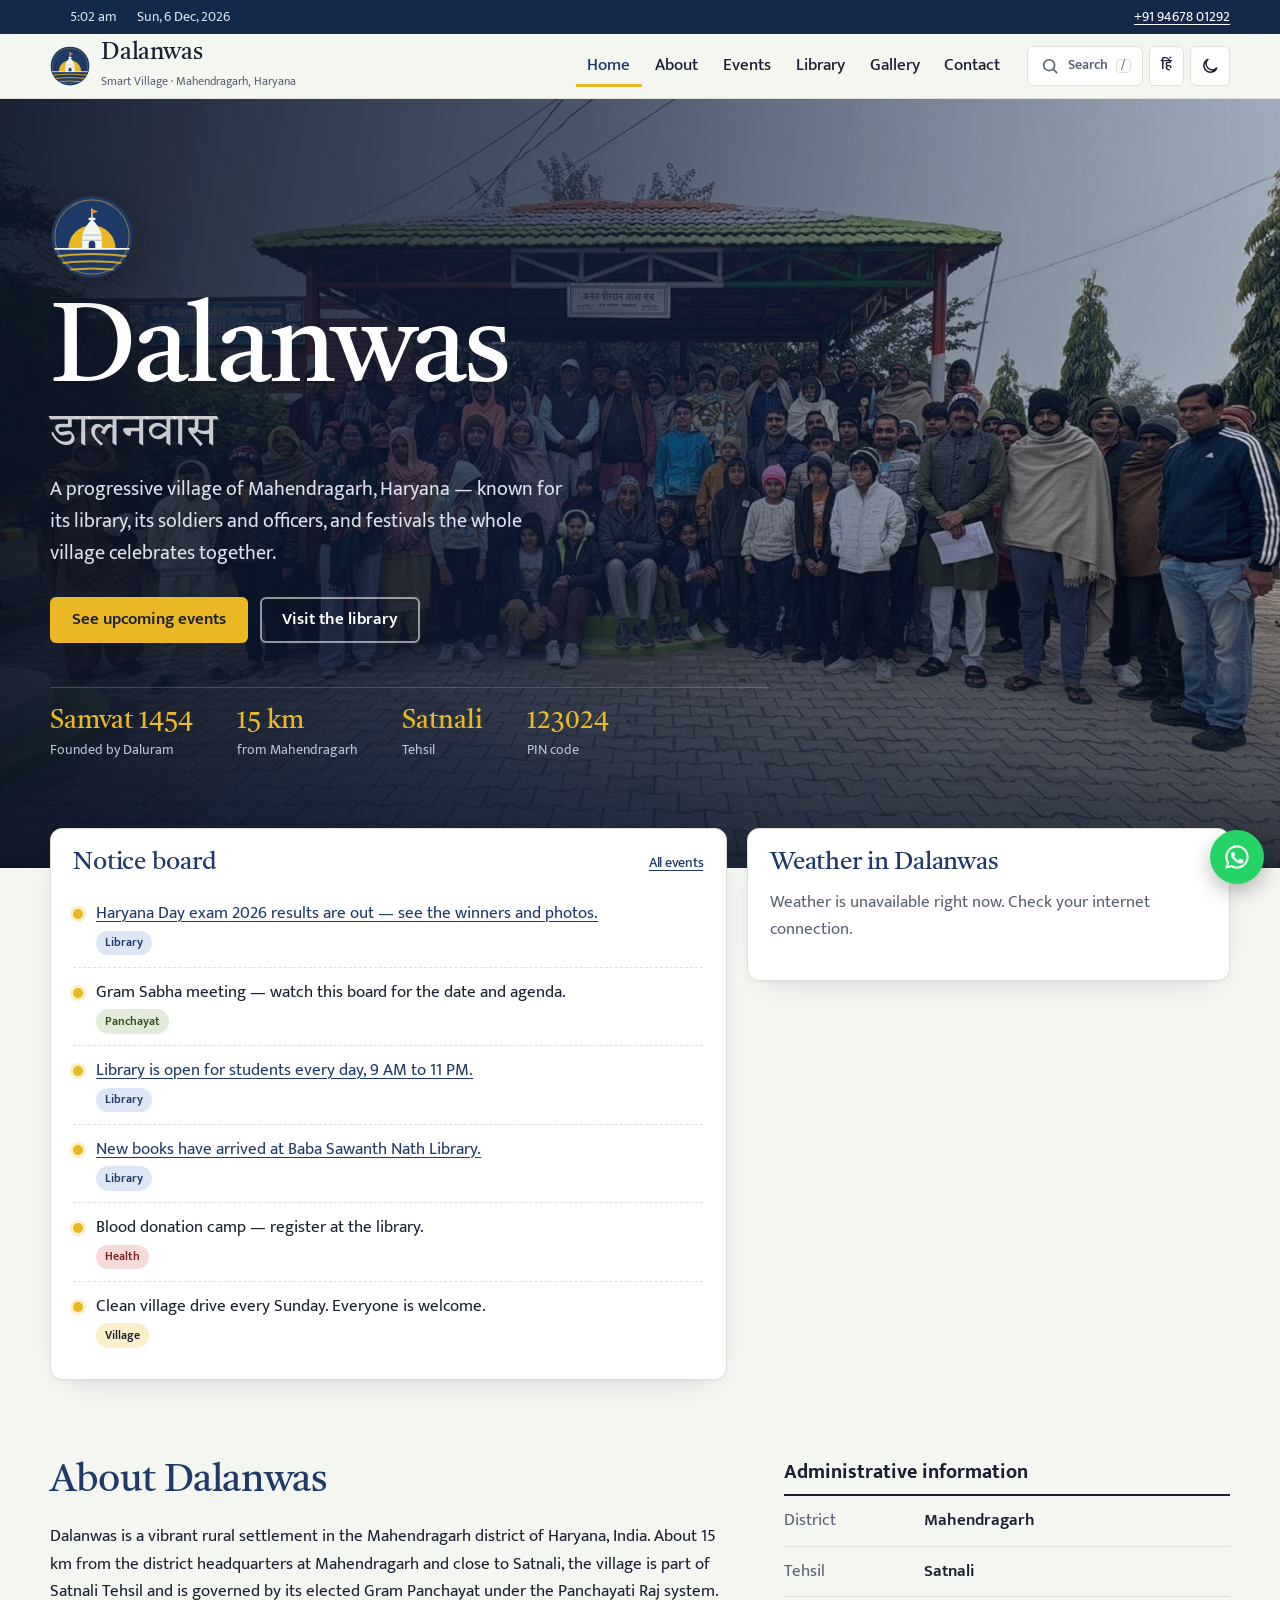
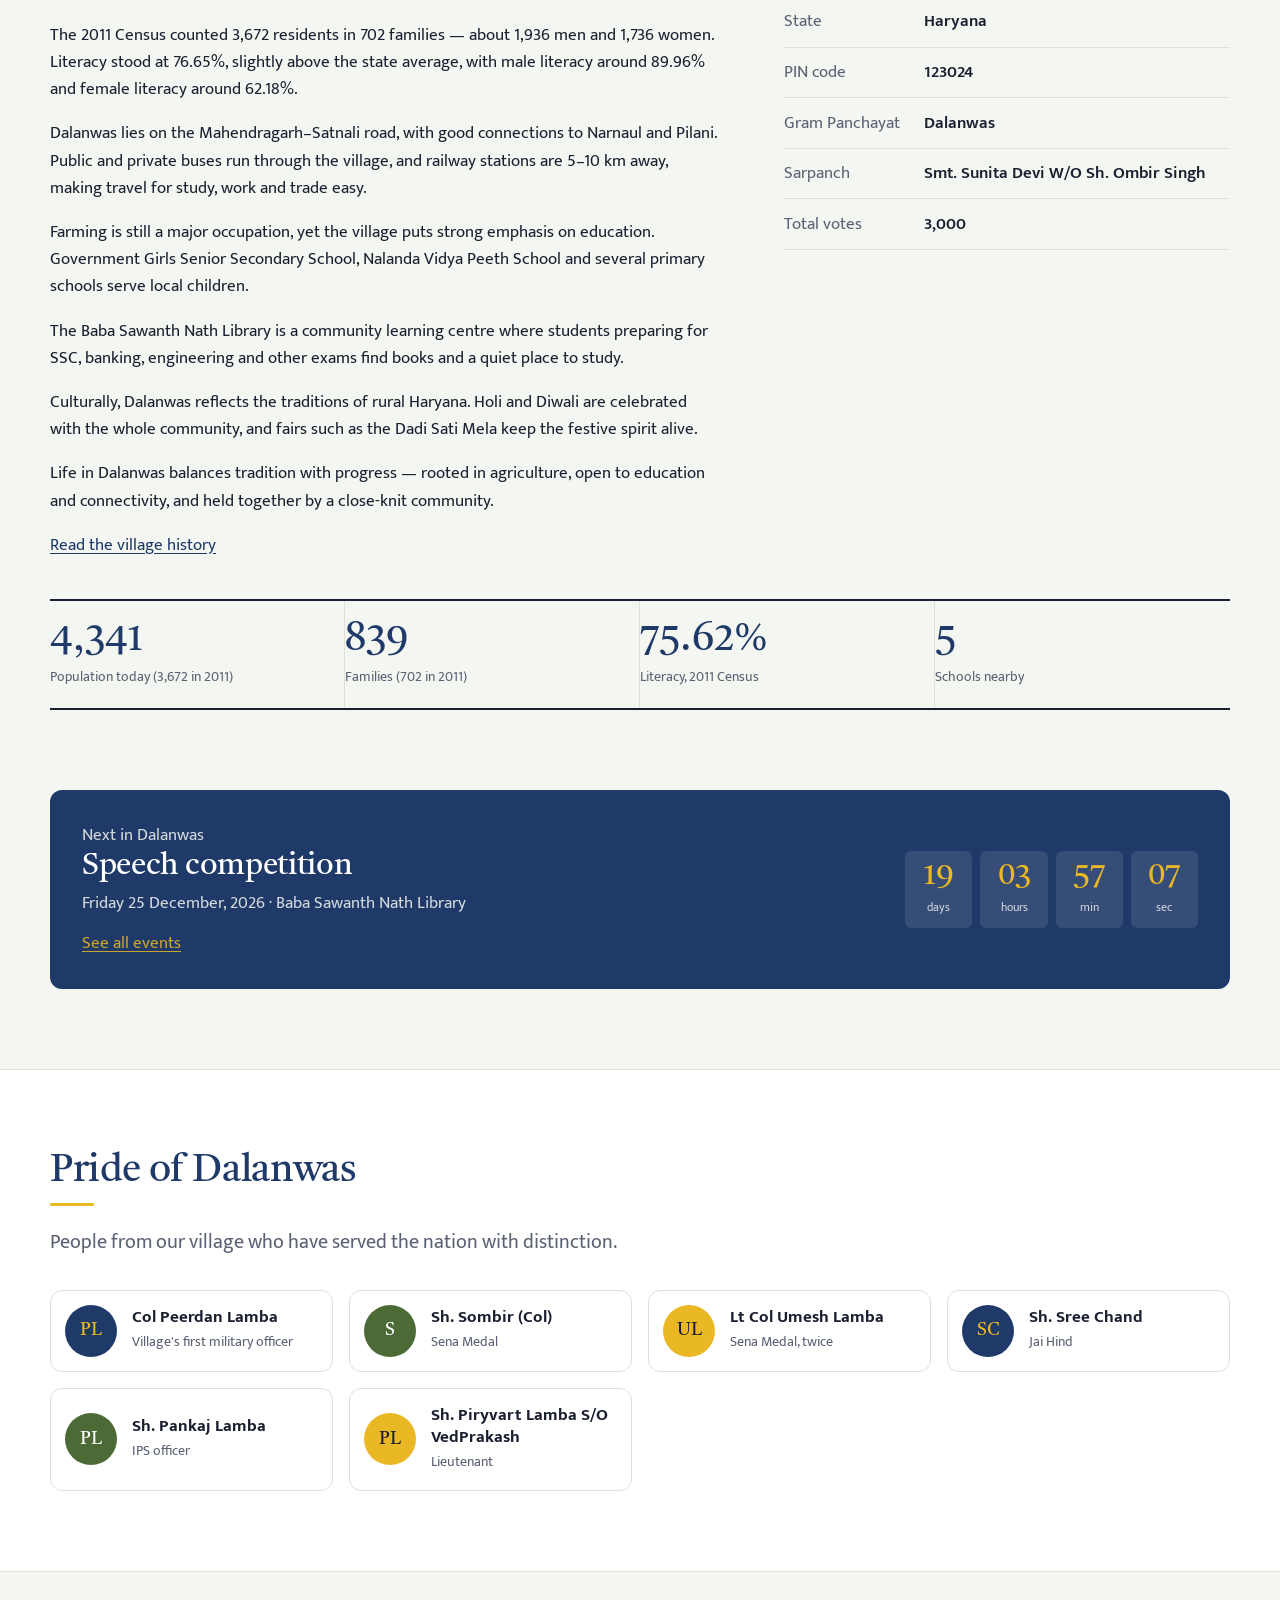
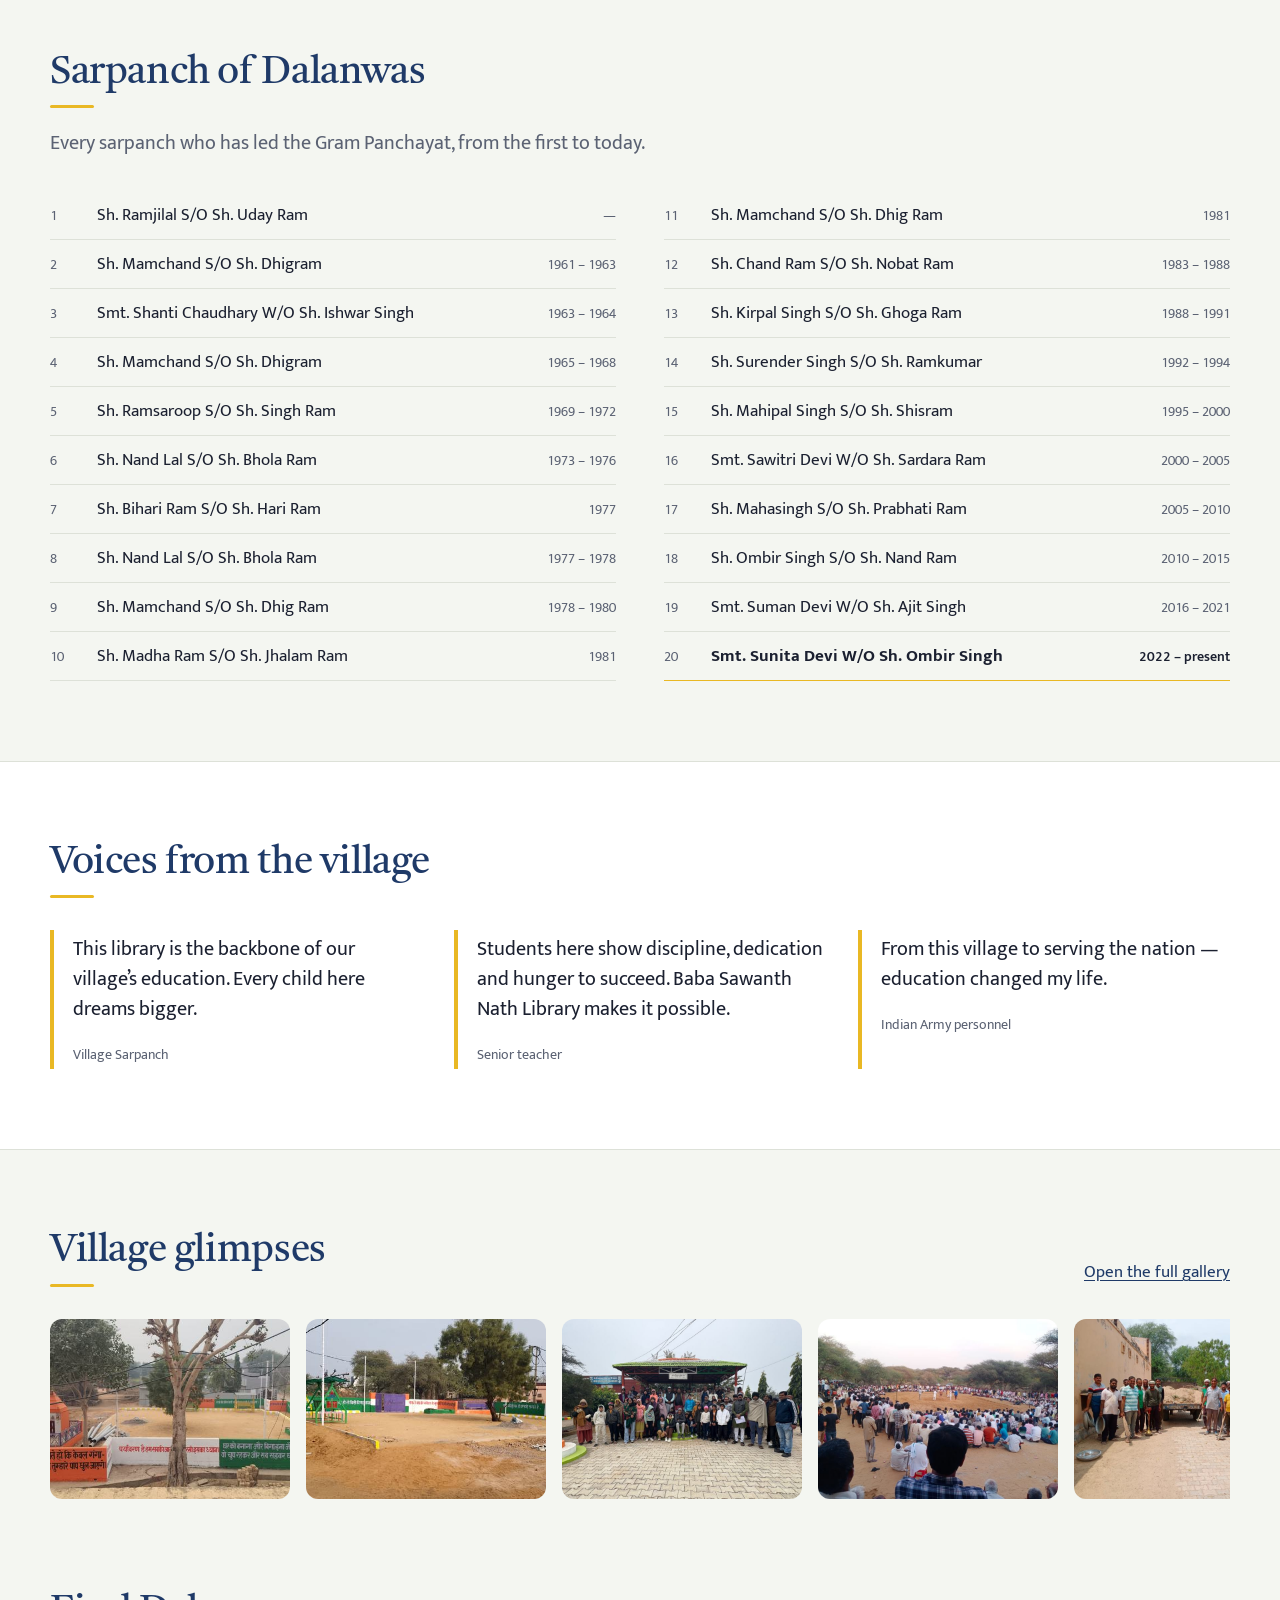
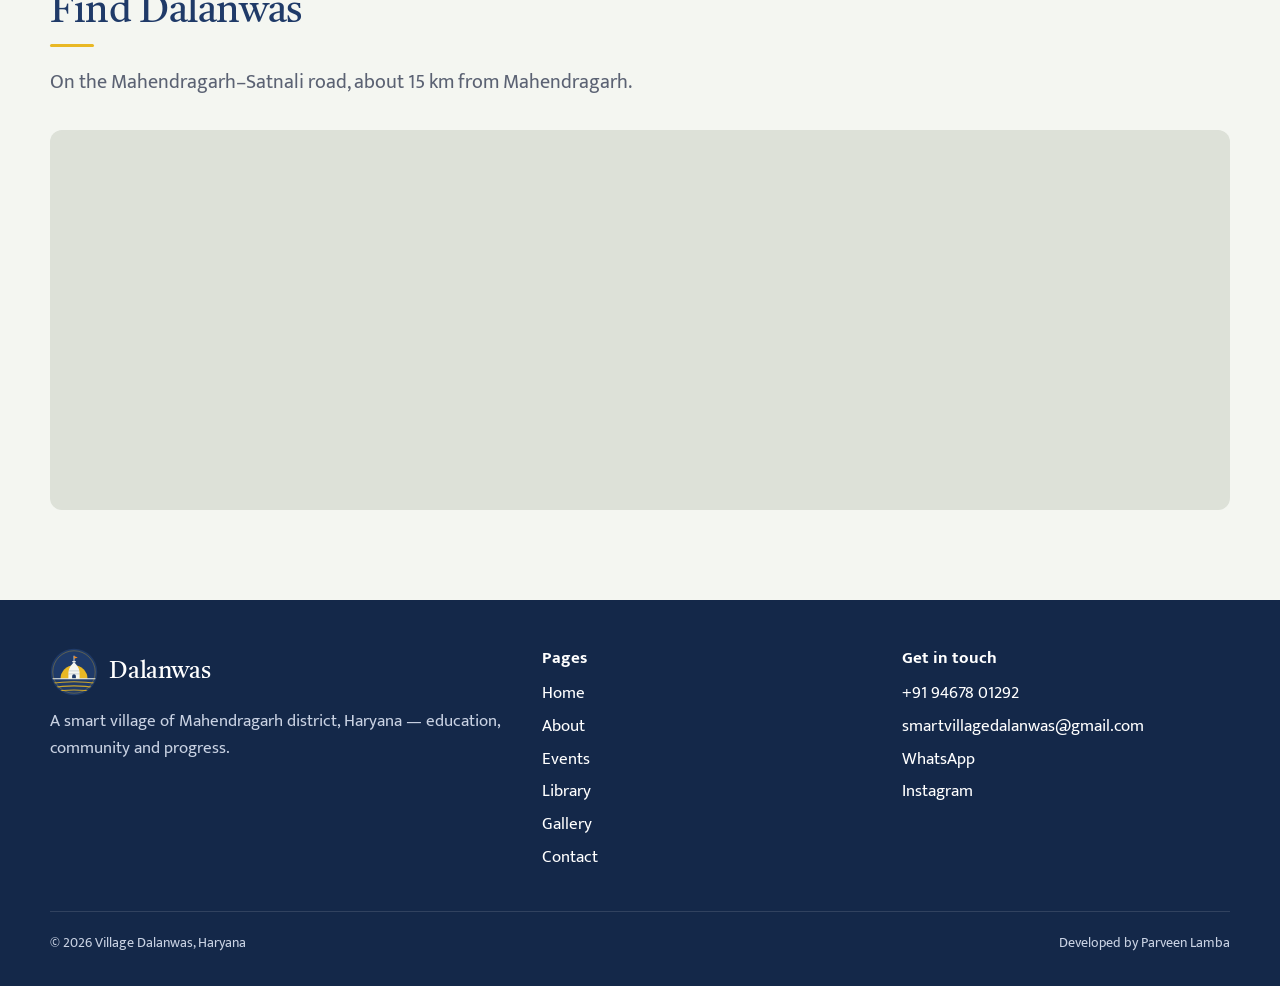
==== commit 49a57c08: "commit new changes" ====
--- a/index.html
+++ b/index.html
@@ -16,7 +16,7 @@
 <link rel="icon" href="icons/icon.svg" type="image/svg+xml">
 <link rel="icon" href="icons/favicon-48.png" sizes="48x48">
 <link rel="apple-touch-icon" href="icons/apple-touch-icon.png">
-<link rel="preload" href="fonts/yatra-one-latin-400-normal.woff2" as="font" type="font/woff2" crossorigin>
+<link rel="preload" href="fonts/tiro-devanagari-hindi-latin-400-normal.woff2" as="font" type="font/woff2" crossorigin>
 <link rel="preload" href="fonts/mukta-latin-400-normal.woff2" as="font" type="font/woff2" crossorigin>
 <script>try{var t=localStorage.getItem('dv-theme')||(matchMedia('(prefers-color-scheme: dark)').matches?'dark':'light');document.documentElement.dataset.theme=t;if(localStorage.getItem('dv-lang')==='hi')document.documentElement.lang='hi'}catch(e){}</script>
 <link rel="stylesheet" href="css/site.css">
@@ -34,7 +34,7 @@
 <div class="greeting" id="greeting" hidden></div>
 <header class="header"><div class="wrap">
   <a class="brand" href="index.html" aria-label="Dalanwas home">
-    <span class="milestone" aria-hidden="true"></span>
+    <img class="brand__logo" src="icons/logo.svg" alt="" width="40" height="40">
     <span><span class="brand__name"><span class="en">Dalanwas</span><span class="hi">डालनवास</span></span><span class="brand__sub"><span class="en">Smart Village · Mahendragarh, Haryana</span><span class="hi">स्मार्ट विलेज · महेंद्रगढ़, हरियाणा</span></span></span>
   </a>
   <nav class="nav" aria-label="Main"><a href="index.html"><span class="en">Home</span><span class="hi">होम</span></a><a href="about.html"><span class="en">About</span><span class="hi">परिचय</span></a><a href="events.html"><span class="en">Events</span><span class="hi">कार्यक्रम</span></a><a href="library.html"><span class="en">Library</span><span class="hi">पुस्तकालय</span></a><a href="gallery.html"><span class="en">Gallery</span><span class="hi">गैलरी</span></a><a href="contact.html"><span class="en">Contact</span><span class="hi">संपर्क</span></a></nav>
@@ -48,16 +48,17 @@
 <main id="main">
 <section class="hero">
   <img class="hero__img" src="images/hero.jpg" alt="" fetchpriority="high">
-  <div class="wrap">
-    <div class="hero-stone" role="img" aria-label="Milestone: Dalanwas, Mahendragarh 15 km">
-      <div class="hero-stone__top">डालनवास</div>
-      <div class="hero-stone__body"><span class="hero-stone__name">DALANWAS</span><span class="hero-stone__km"><span class="en">Mahendragarh</span><span class="hi">महेंद्रगढ़</span> <b>15</b> km<br>PIN 123024</span></div>
-    </div>
-    <div>
-      <h1><span class="en">Welcome to Dalanwas</span><span class="hi">डालनवास में आपका स्वागत है</span></h1>
-      <p class="en">A progressive village of Mahendragarh, Haryana, known for its library, its soldiers and officers, and festivals the whole village celebrates together.</p><p class="hi">महेंद्रगढ़, हरियाणा का एक प्रगतिशील गांव — अपने पुस्तकालय, देश सेवा करने वाले वीरों और मिलकर मनाए जाने वाले त्योहारों के लिए जाना जाता है।</p>
-      <div class="btn-row"><a class="btn btn--sarson" href="events.html"><span class="en">See upcoming events</span><span class="hi">आगामी कार्यक्रम देखें</span></a><a class="btn btn--ghost" href="library.html"><span class="en">Visit the library</span><span class="hi">पुस्तकालय देखें</span></a></div>
-    </div>
+  <div class="wrap hero__inner">
+    <img class="hero__emblem" src="icons/logo.svg" alt="" width="84" height="84">
+    <h1 class="hero__title"><span class="hero__en">Dalanwas</span><span class="hero__hi" lang="hi">डालनवास</span></h1>
+    <p class="en hero__lead">A progressive village of Mahendragarh, Haryana — known for its library, its soldiers and officers, and festivals the whole village celebrates together.</p><p class="hi hero__lead">महेंद्रगढ़, हरियाणा का एक प्रगतिशील गांव — अपने पुस्तकालय, देश सेवा करने वाले वीरों और मिलकर मनाए जाने वाले त्योहारों के लिए जाना जाता है।</p>
+    <div class="btn-row"><a class="btn btn--sarson" href="events.html"><span class="en">See upcoming events</span><span class="hi">आगामी कार्यक्रम देखें</span></a><a class="btn btn--ghost" href="library.html"><span class="en">Visit the library</span><span class="hi">पुस्तकालय देखें</span></a></div>
+    <ul class="hero__facts">
+      <li><b><span class="en">Samvat 1454</span><span class="hi">सम्वत 1454</span></b><span><span class="en">Founded by Daluram</span><span class="hi">डालूराम द्वारा स्थापित</span></span></li>
+      <li><b>15 km</b><span><span class="en">from Mahendragarh</span><span class="hi">महेंद्रगढ़ से</span></span></li>
+      <li><b><span class="en">Satnali</span><span class="hi">सतनाली</span></b><span><span class="en">Tehsil</span><span class="hi">तहसील</span></span></li>
+      <li><b>123024</b><span><span class="en">PIN code</span><span class="hi">पिन कोड</span></span></li>
+    </ul>
   </div>
 </section>
 
@@ -134,7 +135,7 @@
 <footer class="footer"><div class="wrap">
   <div class="footer__grid">
     <div>
-      <a class="brand" href="index.html"><span class="milestone" aria-hidden="true"></span><span class="brand__name"><span class="en">Dalanwas</span><span class="hi">डालनवास</span></span></a>
+      <a class="brand" href="index.html"><img class="brand__logo" src="icons/logo.svg" alt="" width="48" height="48"><span class="brand__name"><span class="en">Dalanwas</span><span class="hi">डालनवास</span></span></a>
       <p class="en">A smart village of Mahendragarh district, Haryana — education, community and progress.</p><p class="hi">हरियाणा के महेंद्रगढ़ जिले का स्मार्ट गांव — शिक्षा, समुदाय और प्रगति।</p>
       <button class="btn btn--sarson btn--sm" data-install hidden><svg width="18" height="18" viewBox="0 0 24 24" fill="none" stroke="currentColor" stroke-width="1.8" stroke-linecap="round" stroke-linejoin="round"><path d="M12 4v11m-5-5 5 5 5-5M5 20h14"/></svg><span class="en">Install the app</span><span class="hi">ऐप इंस्टॉल करें</span></button>
     </div>
--- a/css/site.css
+++ b/css/site.css
@@ -0,0 +1,590 @@
+/* Self-hosted fonts: Mukta and Tiro Devanagari Hindi (SIL Open Font License) */
+@font-face{font-family:"Tiro Devanagari Hindi";font-style:normal;font-weight:400;font-display:swap;src:url("../fonts/tiro-devanagari-hindi-devanagari-400-normal.woff2") format("woff2");unicode-range:U+0900-097F, U+1CD0-1CF9, U+200C-200D, U+20A8, U+20B9, U+20F0, U+25CC, U+A830-A839, U+A8E0-A8FF, U+11B00-11B09;}
+@font-face{font-family:"Tiro Devanagari Hindi";font-style:normal;font-weight:400;font-display:swap;src:url("../fonts/tiro-devanagari-hindi-latin-400-normal.woff2") format("woff2");unicode-range:U+0000-00FF, U+0131, U+0152-0153, U+02BB-02BC, U+02C6, U+02DA, U+02DC, U+0304, U+0308, U+0329, U+2000-206F, U+20AC, U+2122, U+2191, U+2193, U+2212, U+2215, U+FEFF, U+FFFD;}
+@font-face{font-family:"Tiro Devanagari Hindi";font-style:italic;font-weight:400;font-display:swap;src:url("../fonts/tiro-devanagari-hindi-devanagari-400-italic.woff2") format("woff2");unicode-range:U+0900-097F, U+1CD0-1CF9, U+200C-200D, U+20A8, U+20B9, U+20F0, U+25CC, U+A830-A839, U+A8E0-A8FF, U+11B00-11B09;}
+@font-face{font-family:"Tiro Devanagari Hindi";font-style:italic;font-weight:400;font-display:swap;src:url("../fonts/tiro-devanagari-hindi-latin-400-italic.woff2") format("woff2");unicode-range:U+0000-00FF, U+0131, U+0152-0153, U+02BB-02BC, U+02C6, U+02DA, U+02DC, U+0304, U+0308, U+0329, U+2000-206F, U+20AC, U+2122, U+2191, U+2193, U+2212, U+2215, U+FEFF, U+FFFD;}
+@font-face{font-family:"Mukta";font-style:normal;font-weight:400;font-display:swap;src:url("../fonts/mukta-devanagari-400-normal.woff2") format("woff2");unicode-range:U+0900-097F, U+1CD0-1CF9, U+200C-200D, U+20A8, U+20B9, U+20F0, U+25CC, U+A830-A839, U+A8E0-A8FF, U+11B00-11B09;}
+@font-face{font-family:"Mukta";font-style:normal;font-weight:400;font-display:swap;src:url("../fonts/mukta-latin-400-normal.woff2") format("woff2");unicode-range:U+0000-00FF, U+0131, U+0152-0153, U+02BB-02BC, U+02C6, U+02DA, U+02DC, U+0304, U+0308, U+0329, U+2000-206F, U+20AC, U+2122, U+2191, U+2193, U+2212, U+2215, U+FEFF, U+FFFD;}
+@font-face{font-family:"Mukta";font-style:normal;font-weight:500;font-display:swap;src:url("../fonts/mukta-devanagari-500-normal.woff2") format("woff2");unicode-range:U+0900-097F, U+1CD0-1CF9, U+200C-200D, U+20A8, U+20B9, U+20F0, U+25CC, U+A830-A839, U+A8E0-A8FF, U+11B00-11B09;}
+@font-face{font-family:"Mukta";font-style:normal;font-weight:500;font-display:swap;src:url("../fonts/mukta-latin-500-normal.woff2") format("woff2");unicode-range:U+0000-00FF, U+0131, U+0152-0153, U+02BB-02BC, U+02C6, U+02DA, U+02DC, U+0304, U+0308, U+0329, U+2000-206F, U+20AC, U+2122, U+2191, U+2193, U+2212, U+2215, U+FEFF, U+FFFD;}
+@font-face{font-family:"Mukta";font-style:normal;font-weight:600;font-display:swap;src:url("../fonts/mukta-devanagari-600-normal.woff2") format("woff2");unicode-range:U+0900-097F, U+1CD0-1CF9, U+200C-200D, U+20A8, U+20B9, U+20F0, U+25CC, U+A830-A839, U+A8E0-A8FF, U+11B00-11B09;}
+@font-face{font-family:"Mukta";font-style:normal;font-weight:600;font-display:swap;src:url("../fonts/mukta-latin-600-normal.woff2") format("woff2");unicode-range:U+0000-00FF, U+0131, U+0152-0153, U+02BB-02BC, U+02C6, U+02DA, U+02DC, U+0304, U+0308, U+0329, U+2000-206F, U+20AC, U+2122, U+2191, U+2193, U+2212, U+2215, U+FEFF, U+FFFD;}
+@font-face{font-family:"Mukta";font-style:normal;font-weight:700;font-display:swap;src:url("../fonts/mukta-devanagari-700-normal.woff2") format("woff2");unicode-range:U+0900-097F, U+1CD0-1CF9, U+200C-200D, U+20A8, U+20B9, U+20F0, U+25CC, U+A830-A839, U+A8E0-A8FF, U+11B00-11B09;}
+@font-face{font-family:"Mukta";font-style:normal;font-weight:700;font-display:swap;src:url("../fonts/mukta-latin-700-normal.woff2") format("woff2");unicode-range:U+0000-00FF, U+0131, U+0152-0153, U+02BB-02BC, U+02C6, U+02DA, U+02DC, U+0304, U+0308, U+0329, U+2000-206F, U+20AC, U+2122, U+2191, U+2193, U+2212, U+2215, U+FEFF, U+FFFD;}
+
+/* Dalanwas — shared stylesheet
+   Palette: chuna (limewash), neel (indigo), sarson (mustard), khet (field green) */
+
+:root {
+  --chuna: #F4F6F1;
+  --paper: #FFFFFF;
+  --neel: #1F3A68;
+  --neel-deep: #142849;
+  --sarson: #E9B824;
+  --sarson-soft: #FBF0C9;
+  --khet: #4C6A35;
+  --ink: #1B2030;
+  --muted: #5B6273;
+  --line: #DDE1D8;
+  --link: #1F3A68;
+  --on-neel: #F4F6F1;
+  --shadow: 0 1px 2px rgba(20, 40, 73, .05), 0 12px 32px -18px rgba(20, 40, 73, .22);
+
+  --f-display: "Tiro Devanagari Hindi", Georgia, "Times New Roman", serif;
+  --f-body: "Mukta", system-ui, -apple-system, "Segoe UI", sans-serif;
+
+  /* type scale, ratio 1.25 */
+  --t-sm: .875rem;
+  --t-base: 1.0625rem;
+  --t-md: 1.25rem;
+  --t-lg: 1.5625rem;
+  --t-xl: 1.953rem;
+  --t-2xl: 2.441rem;
+  --t-3xl: clamp(2.5rem, 6vw, 4rem);
+
+  --r-s: 6px;
+  --r-m: 12px;
+  --wrap: 1180px;
+  --gut: clamp(1rem, 4vw, 2rem);
+  --header-h: 64px;
+  color-scheme: light;
+}
+
+html[data-theme="dark"] {
+  --chuna: #0E1626;
+  --paper: #16213A;
+  --neel: #2B4C86;
+  --neel-deep: #0A1222;
+  --sarson: #F0C340;
+  --sarson-soft: #3A3218;
+  --khet: #8DB36E;
+  --ink: #E9ECF2;
+  --muted: #A3AEC2;
+  --line: #26324D;
+  --link: #A9C3F0;
+  --shadow: 0 1px 2px rgba(0,0,0,.3), 0 10px 30px -14px rgba(0,0,0,.6);
+  color-scheme: dark;
+}
+
+/* ---------- base ---------- */
+*, *::before, *::after { box-sizing: border-box; }
+[hidden] { display: none !important; }
+html { scroll-behavior: smooth; scroll-padding-top: calc(var(--header-h) + 12px); -webkit-text-size-adjust: 100%; }
+body {
+  margin: 0;
+  font-family: var(--f-body);
+  font-size: var(--t-base);
+  line-height: 1.6;
+  color: var(--ink);
+  background: var(--chuna);
+  transition: background-color .25s, color .25s;
+}
+img { max-width: 100%; display: block; }
+a { color: var(--link); text-underline-offset: 3px; }
+a:hover { text-decoration-thickness: 2px; }
+h1, h2, h3, h4 { line-height: 1.2; margin: 0 0 .5em; font-weight: 700; }
+h1, h2 { font-family: var(--f-display); font-weight: 400; letter-spacing: -.01em; line-height: 1.12; }
+h2 { font-size: var(--t-2xl); color: var(--neel); }
+html[data-theme="dark"] h2 { color: var(--ink); }
+h3 { font-size: var(--t-md); }
+p { margin: 0 0 1em; }
+:focus-visible { outline: 3px solid var(--sarson); outline-offset: 2px; border-radius: 4px; }
+.sr-only { position: absolute; width: 1px; height: 1px; overflow: hidden; clip: rect(0 0 0 0); white-space: nowrap; }
+.skip { position: absolute; left: -999px; top: 8px; z-index: 100; background: var(--sarson); color: #1B2030; padding: .5rem 1rem; border-radius: var(--r-s); }
+.skip:focus { left: 8px; }
+
+/* language switch: content written in both, one shown */
+html[lang="hi"] .en, html:not([lang="hi"]) .hi { display: none !important; }
+html[lang="hi"] body { line-height: 1.75; }
+
+.wrap { width: min(100% - 2 * var(--gut), var(--wrap)); margin-inline: auto; }
+.section { padding-block: clamp(3rem, 7vw, 5rem); }
+.section--tint { background: var(--paper); border-block: 1px solid var(--line); }
+.section-head { max-width: 62ch; margin-bottom: 2rem; }
+.section-head h2::after { content: ""; display: block; width: 44px; height: 3px; background: var(--sarson); border-radius: 2px; margin-top: .6rem; }
+.section-head p { color: var(--muted); font-size: var(--t-md); margin: 0; }
+.prose { max-width: 68ch; }
+.prose p { font-size: var(--t-base); }
+.lead { font-size: var(--t-md); color: var(--muted); }
+.muted { color: var(--muted); }
+
+/* ---------- buttons, chips ---------- */
+.btn {
+  display: inline-flex; align-items: center; gap: .5rem;
+  font: 600 var(--t-base)/1 var(--f-body);
+  padding: .8rem 1.25rem; border-radius: var(--r-s);
+  border: 2px solid transparent; cursor: pointer; text-decoration: none;
+  transition: transform .15s, background-color .15s;
+}
+.btn:active { transform: translateY(1px); }
+.btn--sarson { background: var(--sarson); color: #1B2030; }
+.btn--sarson:hover { background: #F3C83E; }
+.btn--ghost { border-color: currentColor; color: inherit; background: transparent; }
+.btn--neel { background: var(--neel); color: var(--on-neel); }
+.btn--sm { padding: .5rem .85rem; font-size: var(--t-sm); }
+.btn-row { display: flex; flex-wrap: wrap; gap: .75rem; }
+
+.chips { display: flex; flex-wrap: wrap; gap: .5rem; margin-bottom: 1.5rem; }
+.chip {
+  font: 500 var(--t-sm)/1 var(--f-body); padding: .55rem .95rem; border-radius: 999px;
+  border: 1.5px solid var(--line); background: var(--paper); color: var(--ink); cursor: pointer;
+}
+.chip .muted { color: inherit; opacity: .65; }
+.chip[aria-pressed="true"] { background: var(--neel); border-color: var(--neel); color: var(--on-neel); }
+.tag {
+  display: inline-block; font-size: .78rem; font-weight: 600; padding: .15rem .55rem;
+  border-radius: 999px; background: var(--sarson-soft); color: var(--ink);
+}
+.tag--library { background: #DCE6F5; color: #1F3A68; }
+.tag--health { background: #F6DADA; color: #7A2121; }
+.tag--panchayat, .tag--government { background: #E2EBD9; color: #34501F; }
+.tag--sports { background: #FBE3CC; color: #7A3B0B; }
+.tag--religious { background: #F3E2F5; color: #5E2468; }
+html[data-theme="dark"] .tag { filter: saturate(.8) brightness(.95); }
+
+/* ---------- milestone mark ---------- */
+.milestone {
+  --w: 44px;
+  width: var(--w); aspect-ratio: 5 / 6; flex: none;
+  border-radius: 50% 50% 4px 4px / 42% 42% 4px 4px;
+  background: linear-gradient(var(--sarson) 0 46%, #FFFFFF 46% 100%);
+  box-shadow: inset 0 -3px 0 rgba(0,0,0,.12), 0 0 0 2px rgba(27,32,48,.85);
+  display: grid; place-items: center;
+}
+
+/* ---------- top bar & header ---------- */
+.topbar {
+  background: var(--neel-deep); color: #D9E1EE; font-size: var(--t-sm);
+}
+.topbar .wrap { display: flex; gap: 1.25rem; align-items: center; justify-content: space-between; min-height: 34px; flex-wrap: wrap; }
+.topbar__info { display: flex; gap: 1.25rem; flex-wrap: wrap; }
+.topbar a { color: #fff; }
+.greeting { background: var(--sarson); color: #1B2030; text-align: center; font-weight: 600; padding: .45rem var(--gut); font-size: var(--t-sm); }
+
+.header {
+  position: sticky; top: 0; z-index: 40;
+  background: color-mix(in srgb, var(--chuna) 88%, transparent);
+  backdrop-filter: saturate(1.4) blur(12px); -webkit-backdrop-filter: saturate(1.4) blur(12px);
+  border-bottom: 1px solid var(--line);
+}
+.header .wrap { display: flex; align-items: center; gap: 1rem; min-height: var(--header-h); }
+.brand { display: flex; align-items: center; gap: .7rem; text-decoration: none; color: var(--ink); margin-right: auto; }
+.brand__logo { width: 40px; height: 40px; flex: none; }
+.footer .brand__logo { width: 48px; height: 48px; }
+.brand__name { font-family: var(--f-display); font-size: 1.5rem; line-height: 1; letter-spacing: -.01em; }
+.brand__sub { display: block; font-size: .75rem; color: var(--muted); font-family: var(--f-body); margin-top: 3px; }
+
+.nav { display: flex; gap: .15rem; }
+.nav a {
+  text-decoration: none; color: var(--ink); font-weight: 500; padding: .45rem .7rem; border-radius: var(--r-s);
+}
+.nav a:hover { background: var(--paper); }
+.nav a[aria-current="page"] { color: var(--neel); box-shadow: inset 0 -3px 0 var(--sarson); border-radius: 0; }
+html[data-theme="dark"] .nav a[aria-current="page"] { color: var(--ink); }
+
+.tools { display: flex; gap: .35rem; align-items: center; }
+.icon-btn {
+  width: 40px; height: 40px; display: inline-grid; place-items: center;
+  border-radius: var(--r-s); border: 1px solid var(--line); background: var(--paper); color: var(--ink);
+  cursor: pointer; font: 600 .85rem/1 var(--f-body);
+}
+.icon-btn:hover { border-color: var(--neel); }
+.icon-btn svg { width: 20px; height: 20px; }
+.lang-btn { width: auto; padding: 0 .7rem; }
+.kbd { font-size: .7rem; border: 1px solid var(--line); border-radius: 4px; padding: 0 .3rem; color: var(--muted); }
+.search-btn { width: auto; padding: 0 .7rem; gap: .5rem; display: inline-flex; align-items: center; color: var(--muted); }
+#installBtn[hidden] { display: none; }
+
+/* mobile bottom bar */
+.tabbar { display: none; }
+@media (max-width: 900px) {
+  .nav, .search-btn .label, .search-btn .kbd { display: none; }
+  .search-btn { width: 40px; padding: 0; justify-content: center; }
+  .tabbar {
+    display: grid; grid-template-columns: repeat(5, 1fr);
+    position: fixed; inset: auto 0 0 0; z-index: 45;
+    background: var(--paper); border-top: 1px solid var(--line);
+    padding-bottom: env(safe-area-inset-bottom);
+  }
+  .tabbar a, .tabbar button {
+    display: grid; justify-items: center; gap: 2px; padding: .5rem 0 .45rem;
+    font: 500 .72rem/1.1 var(--f-body); color: var(--muted); text-decoration: none;
+    background: none; border: 0; cursor: pointer;
+  }
+  .tabbar svg { width: 22px; height: 22px; }
+  .tabbar [aria-current="page"] { color: var(--neel); }
+  html[data-theme="dark"] .tabbar [aria-current="page"] { color: var(--sarson); }
+  body { padding-bottom: 64px; }
+  .brand__sub { display: none; }
+}
+
+/* drawer */
+.drawer { position: fixed; inset: 0; z-index: 60; display: none; }
+.drawer.open { display: block; }
+.drawer__scrim { position: absolute; inset: 0; background: rgba(10, 18, 34, .5); }
+.drawer__panel {
+  position: absolute; inset: auto 0 0 0; background: var(--paper); border-radius: 16px 16px 0 0;
+  padding: 1.25rem var(--gut) calc(1.5rem + env(safe-area-inset-bottom));
+  animation: up .25s ease-out;
+}
+.drawer__panel a { display: block; padding: .8rem 0; border-bottom: 1px solid var(--line); text-decoration: none; color: var(--ink); font-size: var(--t-md); }
+@keyframes up { from { transform: translateY(30px); opacity: 0; } }
+
+/* ---------- page heads ---------- */
+.page-head {
+  background: var(--neel); color: var(--on-neel);
+  padding-block: clamp(2.5rem, 6vw, 4rem);
+  position: relative; overflow: hidden;
+}
+.page-head::after { /* faint emblem watermark */
+  content: ""; position: absolute; right: max(var(--gut), calc((100% - var(--wrap)) / 2)); top: 50%; translate: 0 -50%;
+  width: clamp(160px, 24vw, 280px); aspect-ratio: 1;
+  background: url("../icons/logo.svg") center / contain no-repeat;
+  opacity: .16; filter: saturate(.6);
+}
+.page-head h1 { font-size: var(--t-3xl); margin: 0 0 .25em; max-width: 16ch; position: relative; z-index: 1; }
+.page-head p { font-size: var(--t-md); max-width: 52ch; margin: 0; opacity: .9; position: relative; z-index: 1; }
+.page-head a { color: var(--sarson); }
+@media (max-width: 640px) { .page-head::after { display: none; } .topbar a[href^="tel"] { display: none; } }
+
+/* ---------- hero (home) ---------- */
+.hero {
+  position: relative; min-height: min(88vh, 760px); color: #fff;
+  display: grid; align-items: end; overflow: hidden; background: var(--neel-deep);
+}
+.hero__img { position: absolute; inset: 0; width: 100%; height: 100%; object-fit: cover; transform: scale(1.04); animation: settle 2.4s cubic-bezier(.2,.7,.2,1) both; }
+@keyframes settle { from { transform: scale(1.12); opacity: .4; } }
+.hero::before {
+  content: ""; position: absolute; inset: 0; z-index: 1;
+  background: linear-gradient(100deg, rgba(10,18,34,.92) 0%, rgba(14,26,52,.72) 42%, rgba(14,26,52,.15) 100%),
+              linear-gradient(0deg, rgba(10,18,34,.85) 0%, transparent 45%);
+}
+.hero__inner { position: relative; z-index: 2; padding-block: clamp(3rem, 8vw, 6rem) clamp(4.5rem, 9vw, 6.5rem); max-width: var(--wrap); }
+.hero__emblem { width: clamp(64px, 8vw, 84px); margin-bottom: 1.25rem; filter: drop-shadow(0 8px 24px rgba(0,0,0,.35)); }
+.hero__title { margin: 0 0 1.1rem; font-weight: 400; line-height: .95; }
+.hero__en { display: block; font-size: clamp(3.4rem, 10vw, 7rem); letter-spacing: -.025em; }
+.hero__hi { display: block; font-size: clamp(1.7rem, 4.2vw, 2.9rem); color: rgba(255,255,255,.78); margin-top: .35rem; letter-spacing: 0; }
+.hero__lead { font-size: var(--t-md); max-width: 44ch; color: #DCE3EE; margin-bottom: 1.75rem; }
+.hero .btn--ghost { color: #fff; border-color: rgba(255,255,255,.55); }
+.hero .btn--ghost:hover { border-color: #fff; background: rgba(255,255,255,.08); }
+.hero__facts { list-style: none; margin: 2.75rem 0 0; padding: 1.25rem 0 0; display: flex; flex-wrap: wrap; gap: 1.25rem 2.75rem; border-top: 1px solid rgba(255,255,255,.18); max-width: 720px; }
+.hero__facts b { display: block; font-family: var(--f-display); font-weight: 400; font-size: 1.6rem; line-height: 1.1; color: var(--sarson); }
+.hero__facts li > span { font-size: var(--t-sm); color: #B9C4D6; }
+@media (prefers-reduced-motion: reduce) { .hero__img { animation: none; } }
+@media (max-width: 640px) { .hero__facts { gap: 1rem 1.75rem; } .hero__facts b { font-size: 1.3rem; } }
+
+/* ---------- home: board strip ---------- */
+.board-strip { margin-top: -2.5rem; position: relative; z-index: 3; }
+.board-grid { display: grid; grid-template-columns: 1.4fr 1fr; gap: 1.25rem; align-items: start; }
+@media (max-width: 900px) { .board-grid { grid-template-columns: 1fr; } }
+.panel { background: var(--paper); border: 1px solid var(--line); border-radius: var(--r-m); padding: 1.25rem 1.4rem; box-shadow: var(--shadow); }
+.panel h2 { font-size: var(--t-lg); display: flex; align-items: center; justify-content: space-between; gap: 1rem; }
+.panel h2 a { font: 500 var(--t-sm) var(--f-body); }
+
+.notices { list-style: none; margin: 0; padding: 0; }
+.notices li { display: grid; grid-template-columns: auto 1fr; gap: .2rem .8rem; padding: .7rem 0; border-top: 1px dashed var(--line); }
+.notices li:first-child { border-top: 0; }
+.notices .when { grid-column: 2; font-size: var(--t-sm); color: var(--muted); }
+.notices .pin { width: 10px; height: 10px; border-radius: 50%; background: var(--sarson); margin-top: .55rem; box-shadow: 0 0 0 3px var(--sarson-soft); }
+.notices .pin.is-soon { background: #C9372C; box-shadow: 0 0 0 3px #F6DADA; }
+
+.weather-now { display: flex; align-items: center; gap: 1rem; }
+.weather-now__temp { font-family: var(--f-display); font-size: 3rem; line-height: 1; }
+.weather-days { display: grid; grid-template-columns: repeat(4, 1fr); gap: .5rem; margin-top: 1rem; text-align: center; }
+.weather-days div { background: var(--chuna); border-radius: var(--r-s); padding: .5rem .25rem; font-size: var(--t-sm); }
+.weather-days b { display: block; font-size: 1.3rem; line-height: 1.3; }
+.weather-days .rain { color: var(--link); }
+
+/* ---------- about/admin ---------- */
+.split { display: grid; grid-template-columns: minmax(0, 1.5fr) minmax(280px, 1fr); gap: clamp(2rem, 5vw, 4rem); align-items: start; }
+@media (max-width: 900px) { .split { grid-template-columns: 1fr; } }
+.facts { margin: 0; display: grid; grid-template-columns: auto 1fr; border-top: 2px solid var(--ink); }
+.facts dt, .facts dd { padding: .7rem 0; border-bottom: 1px solid var(--line); margin: 0; }
+.facts dt { color: var(--muted); padding-right: 1.5rem; }
+.facts dd { font-weight: 600; }
+.sticky-col { position: sticky; top: calc(var(--header-h) + 1.5rem); }
+
+.stats { display: grid; grid-template-columns: repeat(4, 1fr); gap: 0; border-block: 2px solid var(--ink); margin-top: 2.5rem; }
+.stats > div { padding: 1.25rem 1rem 1.25rem 0; border-right: 1px solid var(--line); }
+.stats > div:last-child { border-right: 0; }
+.stats .num { font-family: var(--f-display); font-size: var(--t-2xl); line-height: 1; color: var(--neel); }
+html[data-theme="dark"] .stats .num { color: var(--sarson); }
+.stats .lbl { display: block; color: var(--muted); font-size: var(--t-sm); margin-top: .35rem; }
+@media (max-width: 640px) { .stats { grid-template-columns: repeat(2, 1fr); } .stats > div:nth-child(2) { border-right: 0; } .stats > div:nth-child(-n+2) { border-bottom: 1px solid var(--line); } .stats > div { padding-left: .25rem; } }
+
+/* ---------- next event ---------- */
+.next-event {
+  display: grid; grid-template-columns: 1fr auto; gap: 1.5rem 2rem; align-items: center;
+  background: var(--neel); color: var(--on-neel); border-radius: var(--r-m); padding: clamp(1.25rem, 4vw, 2rem);
+}
+.next-event h2 { color: #fff; font-size: var(--t-xl); margin-bottom: .2em; }
+.next-event p { margin: 0; opacity: .85; }
+.countdown { display: flex; gap: .5rem; }
+.countdown div { background: rgba(255,255,255,.1); border-radius: var(--r-s); padding: .5rem .75rem; text-align: center; min-width: 4.2rem; }
+.countdown b { display: block; font-family: var(--f-display); font-weight: 400; font-size: var(--t-xl); line-height: 1.1; color: var(--sarson); font-variant-numeric: tabular-nums; }
+.countdown span { font-size: .75rem; opacity: .8; }
+.today-badge { background: var(--sarson); color: #1B2030; font-weight: 700; padding: .6rem 1rem; border-radius: var(--r-s); }
+@media (max-width: 700px) { .next-event { grid-template-columns: 1fr; } }
+
+/* ---------- sarpanch timeline ---------- */
+.timeline { list-style: none; margin: 0; padding: 0; columns: 2; column-gap: 3rem; counter-reset: sp; }
+@media (max-width: 760px) { .timeline { columns: 1; } }
+.timeline li { break-inside: avoid; display: grid; grid-template-columns: 2.2rem 1fr auto; gap: .75rem; padding: .65rem 0; border-bottom: 1px solid var(--line); align-items: baseline; counter-increment: sp; }
+.timeline li::before { content: counter(sp); color: var(--muted); font-size: var(--t-sm); font-variant-numeric: tabular-nums; }
+.timeline .term { color: var(--muted); font-size: var(--t-sm); white-space: nowrap; font-variant-numeric: tabular-nums; }
+.timeline li.current { border-bottom-color: var(--sarson); }
+.timeline li.current .nm { font-weight: 700; }
+.timeline li.current .term { color: var(--ink); font-weight: 600; }
+
+/* ---------- people ---------- */
+.people { display: grid; grid-template-columns: repeat(auto-fill, minmax(230px, 1fr)); gap: 1rem; }
+.person { display: flex; gap: .9rem; align-items: center; padding: .9rem; background: var(--paper); border: 1px solid var(--line); border-radius: var(--r-m); }
+.avatar {
+  width: 52px; height: 52px; flex: none; border-radius: 50%; display: grid; place-items: center;
+  background: var(--neel); color: var(--sarson); font-family: var(--f-display); font-size: 1.15rem;
+}
+.person:nth-child(3n+2) .avatar { background: var(--khet); color: #fff; }
+.person:nth-child(3n) .avatar { background: var(--sarson); color: #1B2030; }
+.person b { display: block; line-height: 1.3; }
+.person div > span { color: var(--muted); font-size: var(--t-sm); }
+
+.quotes { display: grid; grid-template-columns: repeat(auto-fit, minmax(260px, 1fr)); gap: 2rem; }
+.quote { margin: 0; border-left: 4px solid var(--sarson); padding: .2rem 0 .2rem 1.2rem; }
+.quote p { font-size: var(--t-md); line-height: 1.5; }
+.quote footer { color: var(--muted); font-size: var(--t-sm); display: flex; align-items: center; gap: .6rem; }
+.quote img { width: 40px; height: 40px; border-radius: 50%; object-fit: cover; }
+
+/* strip of photos */
+.strip { display: grid; grid-auto-flow: column; grid-auto-columns: minmax(240px, 32%); gap: 1rem; overflow-x: auto; scroll-snap-type: x mandatory; padding-bottom: .75rem; }
+.strip button { scroll-snap-align: start; padding: 0; border: 0; background: none; cursor: zoom-in; border-radius: var(--r-m); overflow: hidden; aspect-ratio: 4/3; }
+.strip img { width: 100%; height: 100%; object-fit: cover; transition: transform .4s; }
+.strip button:hover img { transform: scale(1.04); }
+
+.map { width: 100%; height: 380px; border: 0; border-radius: var(--r-m); background: var(--line); }
+
+/* ---------- about page ---------- */
+.chapters { display: grid; grid-template-columns: 220px 1fr; gap: clamp(2rem, 5vw, 4rem); align-items: start; }
+.toc { position: sticky; top: calc(var(--header-h) + 1.5rem); border-left: 2px solid var(--line); }
+.toc a { display: block; padding: .35rem 0 .35rem 1rem; margin-left: -2px; border-left: 2px solid transparent; text-decoration: none; color: var(--muted); }
+.toc a.active { border-left-color: var(--sarson); color: var(--ink); font-weight: 600; }
+@media (max-width: 900px) { .chapters { grid-template-columns: 1fr; } .toc { display: none; } }
+.chapter { padding-bottom: 2.5rem; margin-bottom: 2.5rem; border-bottom: 1px solid var(--line); }
+.chapter:last-child { border-bottom: 0; }
+.chapter h2 { font-size: var(--t-xl); }
+.chapter strong { color: var(--neel); }
+html[data-theme="dark"] .chapter strong { color: var(--sarson); }
+.figure { margin: 1.5rem 0; }
+.figure img { border-radius: var(--r-m); width: 100%; max-height: 460px; object-fit: cover; }
+.figure figcaption { font-size: var(--t-sm); color: var(--muted); margin-top: .5rem; }
+.date-callout { display: inline-block; font-family: var(--f-display); font-size: var(--t-lg); color: var(--neel); background: var(--sarson-soft); padding: .1rem .6rem; border-radius: var(--r-s); }
+html[data-theme="dark"] .date-callout { color: var(--sarson); }
+
+.places { display: grid; grid-template-columns: repeat(2, 1fr); gap: 1.5rem; }
+@media (max-width: 760px) { .places { grid-template-columns: 1fr; } }
+.place { background: var(--paper); border: 1px solid var(--line); border-radius: var(--r-m); overflow: hidden; display: flex; flex-direction: column; }
+.place img { aspect-ratio: 16/9; object-fit: cover; width: 100%; }
+.place .ph { aspect-ratio: 16/9; display: grid; place-items: center; background: linear-gradient(135deg, var(--khet), var(--neel)); color: #fff; font-family: var(--f-display); font-size: var(--t-xl); }
+.place > div { padding: 1.1rem 1.25rem 1.3rem; }
+.place details { margin-top: .5rem; }
+.place summary { cursor: pointer; color: var(--link); font-weight: 600; }
+.place details p { margin-top: .75rem; }
+
+/* ---------- events ---------- */
+.ev-layout { display: grid; grid-template-columns: minmax(0, 1fr) 340px; gap: 2rem; align-items: start; }
+@media (max-width: 980px) { .ev-layout { grid-template-columns: 1fr; } }
+.ev-list { display: grid; gap: 1rem; }
+.ev {
+  display: grid; grid-template-columns: 84px 1fr; gap: 1.1rem; background: var(--paper);
+  border: 1px solid var(--line); border-radius: var(--r-m); padding: 1rem;
+}
+.ev__date { text-align: center; border-radius: var(--r-s); background: var(--sarson-soft); padding: .55rem .25rem; align-self: start; }
+.ev__date b { display: block; font-family: var(--f-display); font-weight: 400; font-size: 2rem; line-height: 1; }
+.ev__date span { font-size: var(--t-sm); }
+.ev h3 { margin: .2rem 0 .25rem; }
+.ev p { margin: 0 0 .5rem; color: var(--muted); }
+.ev__meta { display: flex; flex-wrap: wrap; gap: .4rem 1rem; align-items: center; font-size: var(--t-sm); color: var(--muted); }
+.ev__actions { display: flex; flex-wrap: wrap; gap: .5rem; margin-top: .75rem; }
+.ev.has-img { grid-template-columns: 84px 1fr 180px; }
+.ev__img { all: unset; cursor: zoom-in; border-radius: var(--r-s); overflow: hidden; align-self: start; aspect-ratio: 4 / 3; background: var(--line); }
+.ev__img img { object-position: top; }
+.ev__img img { width: 100%; height: 100%; object-fit: cover; transition: transform .4s; }
+.ev__img:hover img { transform: scale(1.04); }
+.ev__img:focus-visible { outline: 3px solid var(--sarson); }
+@media (max-width: 640px) { .ev.has-img { grid-template-columns: 64px 1fr; } .ev.has-img .ev__img { grid-column: 1 / -1; grid-row: 1; aspect-ratio: 16/9; min-height: 0; } .ev__date b { font-size: 1.6rem; } }
+.ev.is-past { opacity: .82; }
+.ev.is-past .ev__date { background: var(--chuna); }
+.ev.is-today { border-color: var(--sarson); box-shadow: 0 0 0 2px var(--sarson); }
+.empty { padding: 2rem; text-align: center; color: var(--muted); border: 1.5px dashed var(--line); border-radius: var(--r-m); }
+
+.cal { background: var(--paper); border: 1px solid var(--line); border-radius: var(--r-m); padding: 1rem; }
+.cal__head { display: flex; align-items: center; justify-content: space-between; margin-bottom: .75rem; }
+.cal__head h3 { margin: 0; }
+.cal__grid { display: grid; grid-template-columns: repeat(7, 1fr); gap: 2px; text-align: center; }
+.cal__dow { font-size: .72rem; color: var(--muted); padding: .25rem 0; }
+.cal__day {
+  aspect-ratio: 1; border: 0; background: none; border-radius: var(--r-s); cursor: pointer;
+  font: 500 var(--t-sm) var(--f-body); color: var(--ink); position: relative;
+}
+.cal__day:hover { background: var(--chuna); }
+.cal__day.is-other { color: var(--line); cursor: default; }
+.cal__day.is-today { outline: 2px solid var(--neel); outline-offset: -2px; }
+html[data-theme="dark"] .cal__day.is-today { outline-color: var(--sarson); }
+.cal__day.has-ev::after { content: ""; position: absolute; left: 50%; bottom: 5px; width: 6px; height: 6px; margin-left: -3px; border-radius: 50%; background: var(--sarson); }
+.cal__day[aria-pressed="true"] { background: var(--neel); color: #fff; }
+.cal__out { margin-top: .75rem; font-size: var(--t-sm); min-height: 2.5rem; }
+.cal__out a { display: block; padding: .3rem 0; }
+
+/* ---------- gallery ---------- */
+.masonry { columns: 4 240px; column-gap: 1rem; }
+.masonry figure { break-inside: avoid; margin: 0 0 1rem; position: relative; border-radius: var(--r-m); overflow: hidden; }
+.masonry button { all: unset; display: block; cursor: zoom-in; width: 100%; }
+.masonry button:focus-visible { outline: 3px solid var(--sarson); }
+.masonry img { width: 100%; height: auto; background: var(--line); }
+.masonry figcaption { position: absolute; inset: auto 0 0 0; padding: 1.5rem .8rem .6rem; color: #fff; font-size: var(--t-sm); background: linear-gradient(transparent, rgba(10,18,34,.75)); }
+
+.videos { display: grid; grid-template-columns: repeat(auto-fill, minmax(280px, 1fr)); gap: 1rem; }
+.yt { position: relative; aspect-ratio: 16/9; border-radius: var(--r-m); overflow: hidden; background: #000; }
+.yt button { all: unset; cursor: pointer; position: absolute; inset: 0; display: grid; place-items: center; }
+.yt img { position: absolute; inset: 0; width: 100%; height: 100%; object-fit: cover; opacity: .85; }
+.yt .play { position: relative; width: 64px; height: 64px; border-radius: 50%; background: var(--sarson); display: grid; place-items: center; box-shadow: 0 6px 20px rgba(0,0,0,.4); }
+.yt .play::before { content: ""; border-left: 20px solid #1B2030; border-block: 12px solid transparent; margin-left: 5px; }
+.yt iframe { position: absolute; inset: 0; width: 100%; height: 100%; border: 0; }
+.yt-cap { font-size: var(--t-sm); color: var(--muted); margin-top: .4rem; }
+
+/* lightbox */
+.lightbox { position: fixed; inset: 0; z-index: 80; background: rgba(6, 10, 20, .94); display: none; grid-template-rows: auto 1fr auto; color: #fff; }
+.lightbox.open { display: grid; }
+.lightbox__bar { display: flex; justify-content: space-between; align-items: center; padding: .75rem 1rem; gap: 1rem; }
+.lightbox__stage { display: grid; place-items: center; min-height: 0; padding: 0 3.5rem; touch-action: pan-y; }
+.lightbox__stage img { max-width: 100%; max-height: 100%; object-fit: contain; border-radius: 6px; }
+.lightbox__cap { text-align: center; padding: .75rem 1rem 1.25rem; }
+.lb-btn { background: rgba(255,255,255,.12); border: 0; color: #fff; width: 44px; height: 44px; border-radius: 50%; cursor: pointer; font-size: 1.3rem; display: grid; place-items: center; }
+.lb-btn:hover { background: rgba(255,255,255,.22); }
+.lb-prev, .lb-next { position: absolute; top: 50%; transform: translateY(-50%); }
+.lb-prev { left: .75rem; } .lb-next { right: .75rem; }
+@media (max-width: 640px) { .lightbox__stage { padding: 0 .5rem; } .lb-prev, .lb-next { top: auto; bottom: 4.2rem; transform: none; } }
+
+/* ---------- library ---------- */
+.lib-stats { display: grid; grid-template-columns: repeat(4, 1fr); border-block: 2px solid var(--ink); }
+.lib-stats > div { padding: 1.2rem 1rem 1.2rem 0; border-right: 1px solid var(--line); }
+.lib-stats > div:last-child { border: 0; }
+@media (max-width: 640px) { .lib-stats { grid-template-columns: 1fr 1fr; } .lib-stats > div:nth-child(2) { border-right: 0; } .lib-stats > div:nth-child(-n+2) { border-bottom: 1px solid var(--line); } }
+.lib-stats .num { font-family: var(--f-display); font-size: var(--t-2xl); line-height: 1; color: var(--neel); }
+html[data-theme="dark"] .lib-stats .num { color: var(--sarson); }
+.lib-stats .lbl { color: var(--muted); font-size: var(--t-sm); display: block; margin-top: .3rem; }
+
+.shelf { display: grid; grid-template-columns: repeat(2, 1fr); gap: 2.5rem; }
+@media (max-width: 760px) { .shelf { grid-template-columns: 1fr; } }
+.spines { display: flex; flex-wrap: wrap; gap: .5rem; padding: 0; margin: 0; list-style: none; }
+.spines li { padding: .6rem .9rem; border-radius: 4px 4px 2px 2px; color: #fff; font-weight: 500; background: var(--neel); border-bottom: 4px solid rgba(0,0,0,.25); }
+.spines li:nth-child(3n+2) { background: var(--khet); }
+.spines li:nth-child(3n) { background: var(--sarson); color: #1B2030; }
+.checks { list-style: none; padding: 0; margin: 0; }
+.checks li { padding: .55rem 0 .55rem 1.75rem; border-bottom: 1px solid var(--line); position: relative; }
+.checks li::before { content: ""; position: absolute; left: 0; top: 1rem; width: 10px; height: 10px; border-radius: 50%; border: 2px solid var(--sarson); }
+
+.reports { display: grid; grid-template-columns: repeat(auto-fill, minmax(220px, 1fr)); gap: 1rem; }
+.report { display: flex; gap: .9rem; align-items: center; padding: 1rem; border: 1px solid var(--line); border-radius: var(--r-m); background: var(--paper); text-decoration: none; color: var(--ink); }
+.report:hover { border-color: var(--neel); }
+.report .doc { width: 40px; height: 50px; flex: none; border-radius: 3px 10px 3px 3px; background: var(--neel); color: var(--sarson); display: grid; place-items: end center; font: 700 .65rem/1 var(--f-body); padding-bottom: 6px; }
+.report b { display: block; font-size: var(--t-base); } .report b span { color: inherit; } .report > span > span { font-size: var(--t-sm); color: var(--muted); }
+
+.success { display: grid; grid-template-columns: repeat(auto-fill, minmax(210px, 1fr)); gap: .75rem; }
+.success .person { padding: .7rem; }
+.success .avatar { width: 44px; height: 44px; font-size: 1rem; }
+.success-tools { display: flex; gap: .75rem; flex-wrap: wrap; align-items: center; margin-bottom: 1.25rem; }
+.input {
+  font: inherit; font-size: var(--t-base); color: var(--ink); background: var(--paper);
+  border: 1.5px solid var(--line); border-radius: var(--r-s); padding: .7rem .9rem; width: 100%;
+}
+.input:focus { border-color: var(--neel); outline: none; box-shadow: 0 0 0 3px color-mix(in srgb, var(--neel) 25%, transparent); }
+select.input { width: auto; }
+
+.donate { display: grid; grid-template-columns: 1fr auto; gap: 2rem; align-items: center; background: var(--sarson-soft); border-radius: var(--r-m); padding: clamp(1.25rem, 4vw, 2.25rem); }
+@media (max-width: 700px) { .donate { grid-template-columns: 1fr; } }
+.upi { display: inline-flex; align-items: center; gap: .5rem; background: var(--paper); border: 1.5px dashed var(--ink); border-radius: var(--r-s); padding: .5rem .5rem .5rem .9rem; font-weight: 700; font-size: var(--t-md); }
+.qr { width: 180px; background: #fff; padding: 10px; border-radius: var(--r-m); }
+
+.embed { width: 100%; aspect-ratio: 16/10; border: 0; border-radius: var(--r-m); background: var(--paper); }
+
+/* ---------- exam results ---------- */
+.result { display: grid; gap: 2.5rem; min-width: 0; }
+.result > *, .result__intro > *, .result__group { min-width: 0; }
+.result__intro { display: grid; grid-template-columns: minmax(0, 1.25fr) minmax(0, 1fr); gap: clamp(1.5rem, 4vw, 3rem); align-items: start; }
+@media (max-width: 860px) { .result__intro { grid-template-columns: 1fr; } }
+.result__photo { margin: 0; }
+.result__photo button { all: unset; display: block; cursor: zoom-in; border-radius: var(--r-m); overflow: hidden; box-shadow: var(--shadow); }
+.result__photo img { width: 100%; aspect-ratio: 4/3; object-fit: cover; }
+.result__photo figcaption { font-size: var(--t-sm); color: var(--muted); margin-top: .6rem; }
+.result__date { color: var(--muted); margin: 0 0 .25rem; }
+.result__title { font-family: var(--f-display); font-weight: 400; font-size: var(--t-xl); line-height: 1.15; margin-bottom: .75rem; }
+.result__sheets { display: flex; gap: .75rem; margin-top: 1.25rem; flex-wrap: wrap; }
+.result__sheets button { all: unset; cursor: zoom-in; width: 120px; display: grid; gap: .35rem; font-size: var(--t-sm); color: var(--link); }
+.result__sheets img { width: 120px; height: 150px; object-fit: cover; object-position: top; border-radius: var(--r-s); border: 1px solid var(--line); background: #fff; }
+.result__sheets button:focus-visible { outline: 3px solid var(--sarson); border-radius: var(--r-s); }
+.result__groups { display: grid; grid-template-columns: repeat(auto-fit, minmax(min(100%, 520px), 1fr)); gap: 2rem 2.5rem; }
+.result__group h4 { font-size: var(--t-md); margin-bottom: .6rem; }
+.table-wrap { overflow-x: auto; border: 1px solid var(--line); border-radius: var(--r-m); background: var(--paper); }
+.rtable { width: 100%; border-collapse: collapse; font-size: .95rem; min-width: 520px; }
+.rtable th { text-align: left; font-weight: 600; font-size: var(--t-sm); color: var(--muted); padding: .65rem .8rem; border-bottom: 1px solid var(--line); background: var(--chuna); }
+.rtable td { padding: .6rem .8rem; border-bottom: 1px solid var(--line); vertical-align: top; }
+.rtable tr:last-child td { border-bottom: 0; }
+.rtable td:last-child { color: var(--muted); font-size: var(--t-sm); }
+.place { display: inline-block; min-width: 3.6em; text-align: center; font-size: .8rem; font-weight: 700; padding: .15rem .5rem; border-radius: 999px; background: var(--chuna); color: var(--muted); }
+.p1 .place { background: var(--sarson); color: #1B2030; }
+.p2 .place { background: #D9DEE8; color: #1B2030; }
+.p3 .place { background: #EBCFB2; color: #4A2A0E; }
+
+/* ---------- contact ---------- */
+.contact-grid { display: grid; grid-template-columns: 1fr 1.2fr; gap: clamp(2rem, 5vw, 4rem); }
+@media (max-width: 860px) { .contact-grid { grid-template-columns: 1fr; } }
+.ways { list-style: none; margin: 0 0 2rem; padding: 0; }
+.ways li a, .ways li > span { display: flex; gap: 1rem; align-items: center; padding: 1rem 0; border-bottom: 1px solid var(--line); text-decoration: none; color: var(--ink); }
+.ways .ic { width: 44px; height: 44px; border-radius: 50%; display: grid; place-items: center; background: var(--neel); color: var(--sarson); flex: none; }
+.ways .ic svg { width: 20px; height: 20px; }
+.ways small { display: block; color: var(--muted); }
+.form { display: grid; gap: 1rem; }
+.form label { display: grid; gap: .35rem; font-weight: 600; font-size: var(--t-sm); }
+.form textarea { min-height: 150px; resize: vertical; }
+.form .hp { position: absolute; left: -5000px; }
+
+/* ---------- footer ---------- */
+.footer { background: var(--neel-deep); color: #C9D2E3; padding-block: 3rem 2rem; margin-top: 0; }
+.footer a { color: #fff; text-decoration: none; }
+.footer a:hover { text-decoration: underline; }
+.footer__grid { display: grid; grid-template-columns: 1.4fr 1fr 1fr; gap: 2rem; }
+@media (max-width: 760px) { .footer__grid { grid-template-columns: 1fr 1fr; } .footer__grid > :first-child { grid-column: 1 / -1; } }
+.footer h3 { color: #fff; font-size: var(--t-base); margin-bottom: .75rem; }
+.footer ul { list-style: none; margin: 0; padding: 0; display: grid; gap: .35rem; }
+.footer .brand { color: #fff; margin-bottom: .75rem; }
+.footer__bottom { margin-top: 2.5rem; padding-top: 1.25rem; border-top: 1px solid rgba(255,255,255,.12); display: flex; justify-content: space-between; flex-wrap: wrap; gap: 1rem; font-size: var(--t-sm); }
+
+.fab-wa {
+  position: fixed; right: 1rem; bottom: 1rem; z-index: 44; width: 54px; height: 54px; border-radius: 50%;
+  background: #25D366; color: #fff; display: grid; place-items: center; box-shadow: 0 8px 20px rgba(0,0,0,.25);
+}
+.fab-wa svg { width: 28px; height: 28px; }
+@media (max-width: 900px) { .fab-wa { bottom: calc(76px + env(safe-area-inset-bottom)); } }
+
+/* ---------- search palette ---------- */
+.palette { position: fixed; inset: 0; z-index: 90; display: none; background: rgba(10,18,34,.55); padding: 10vh var(--gut) 0; }
+.palette.open { display: block; }
+.palette__box { max-width: 620px; margin: 0 auto; background: var(--paper); border-radius: var(--r-m); box-shadow: 0 30px 80px rgba(0,0,0,.4); overflow: hidden; }
+.palette__box .input { border: 0; border-bottom: 1px solid var(--line); border-radius: 0; padding: 1rem 1.2rem; font-size: var(--t-md); }
+.palette__box .input:focus { box-shadow: none; }
+.palette__list { list-style: none; margin: 0; padding: .4rem; max-height: 55vh; overflow: auto; }
+.palette__list a { display: grid; grid-template-columns: 1fr auto; gap: 1rem; padding: .65rem .8rem; border-radius: var(--r-s); text-decoration: none; color: var(--ink); }
+.palette__list a small { color: var(--muted); }
+.palette__list a[aria-selected="true"], .palette__list a:hover { background: var(--chuna); }
+.palette__hint { padding: .6rem 1.2rem; font-size: .8rem; color: var(--muted); border-top: 1px solid var(--line); }
+
+/* toast */
+.toast { position: fixed; left: 50%; bottom: 90px; transform: translateX(-50%); z-index: 95; background: var(--ink); color: var(--chuna); padding: .7rem 1.1rem; border-radius: var(--r-s); font-size: var(--t-sm); opacity: 0; pointer-events: none; transition: opacity .2s; }
+.toast.show { opacity: 1; }
+
+@media (prefers-reduced-motion: reduce) {
+  *, *::before, *::after { animation-duration: .01ms !important; transition-duration: .01ms !important; scroll-behavior: auto !important; }
+}
+@media print {
+  .topbar, .header, .tabbar, .fab-wa, .footer, .greeting { display: none !important; }
+}
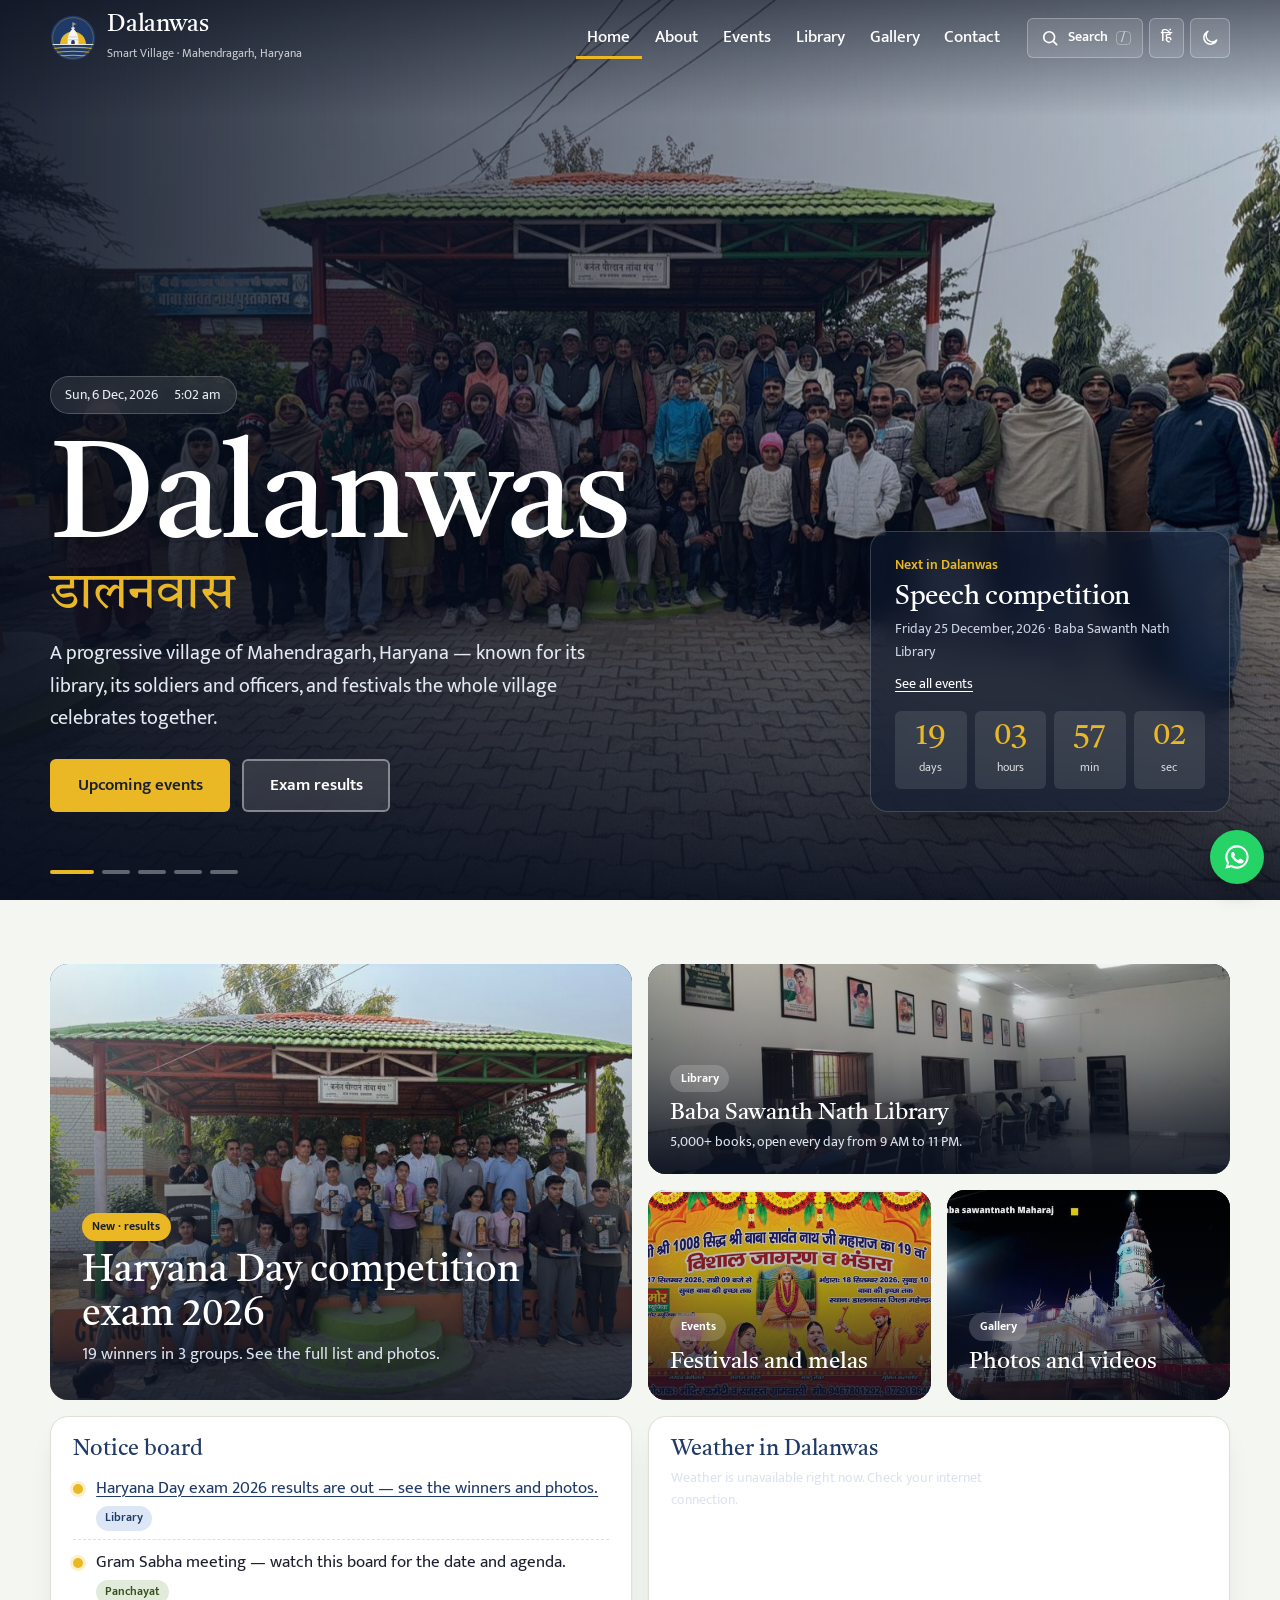
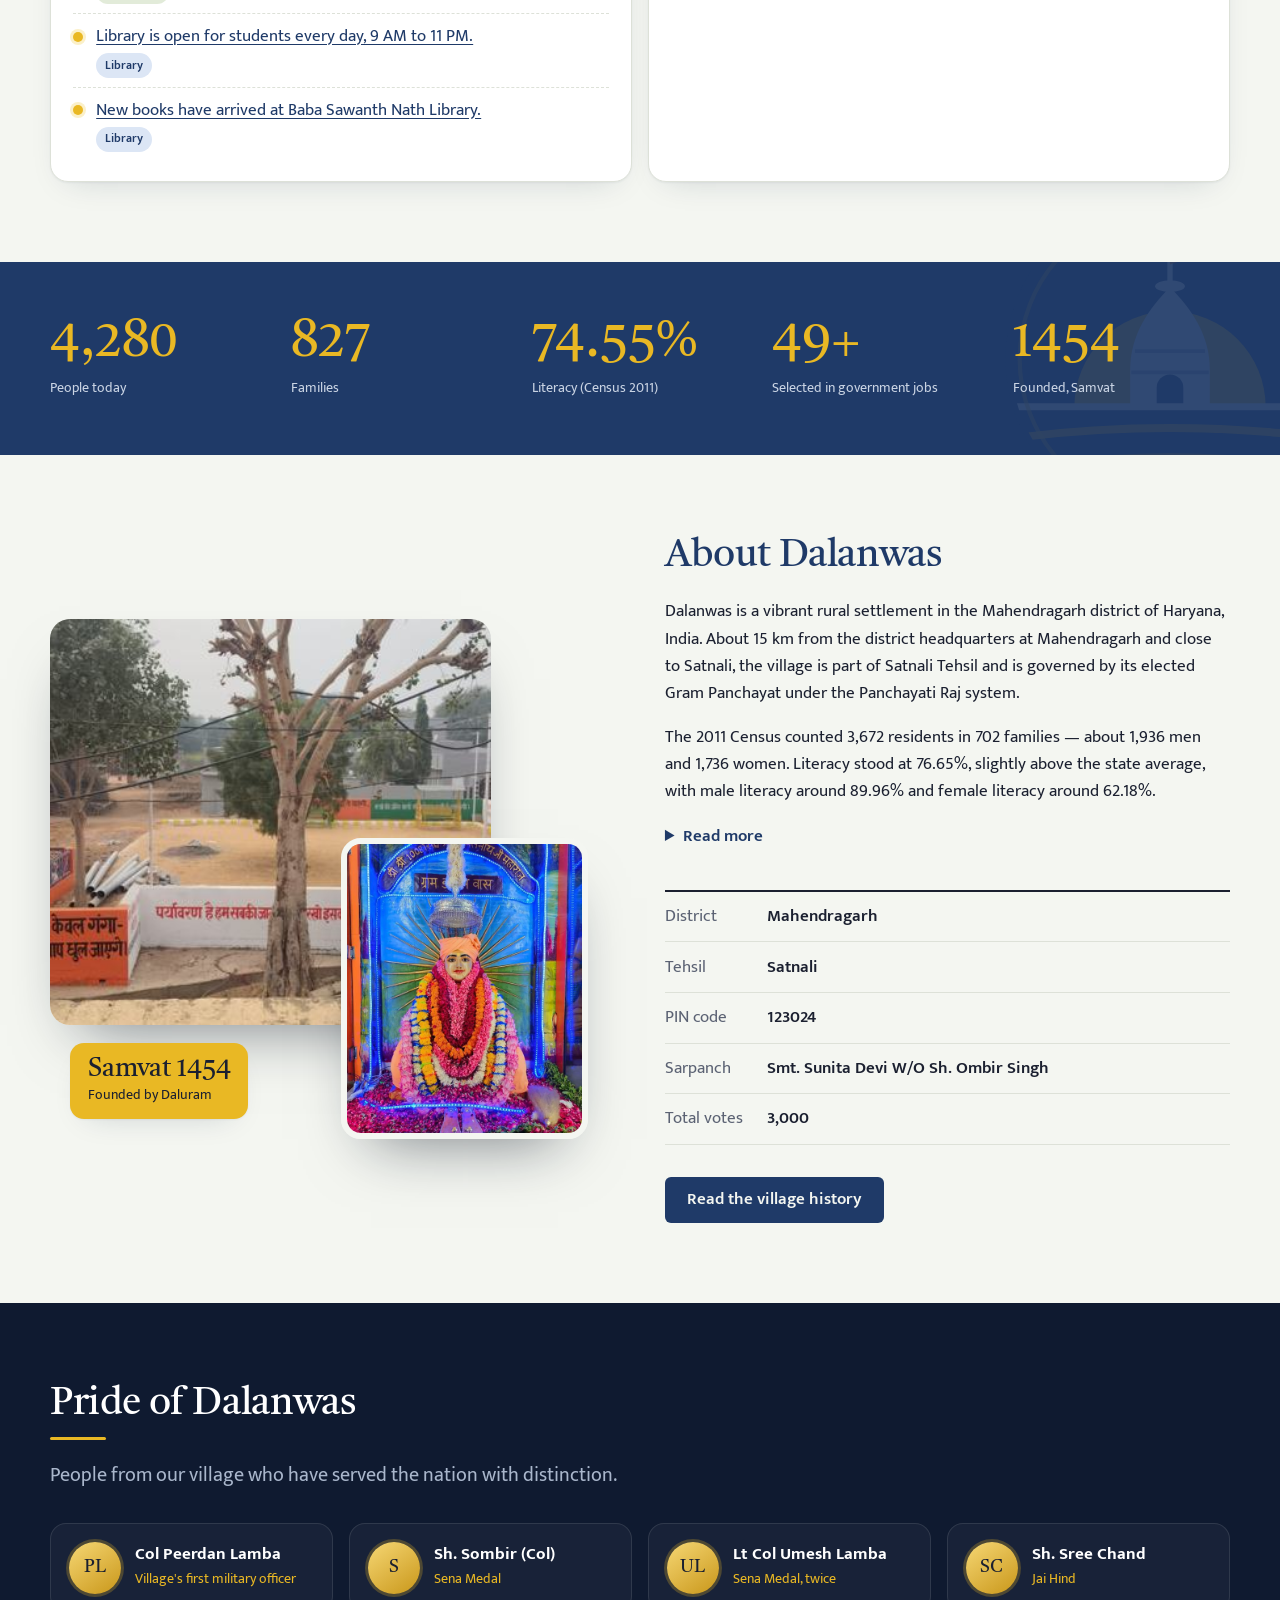
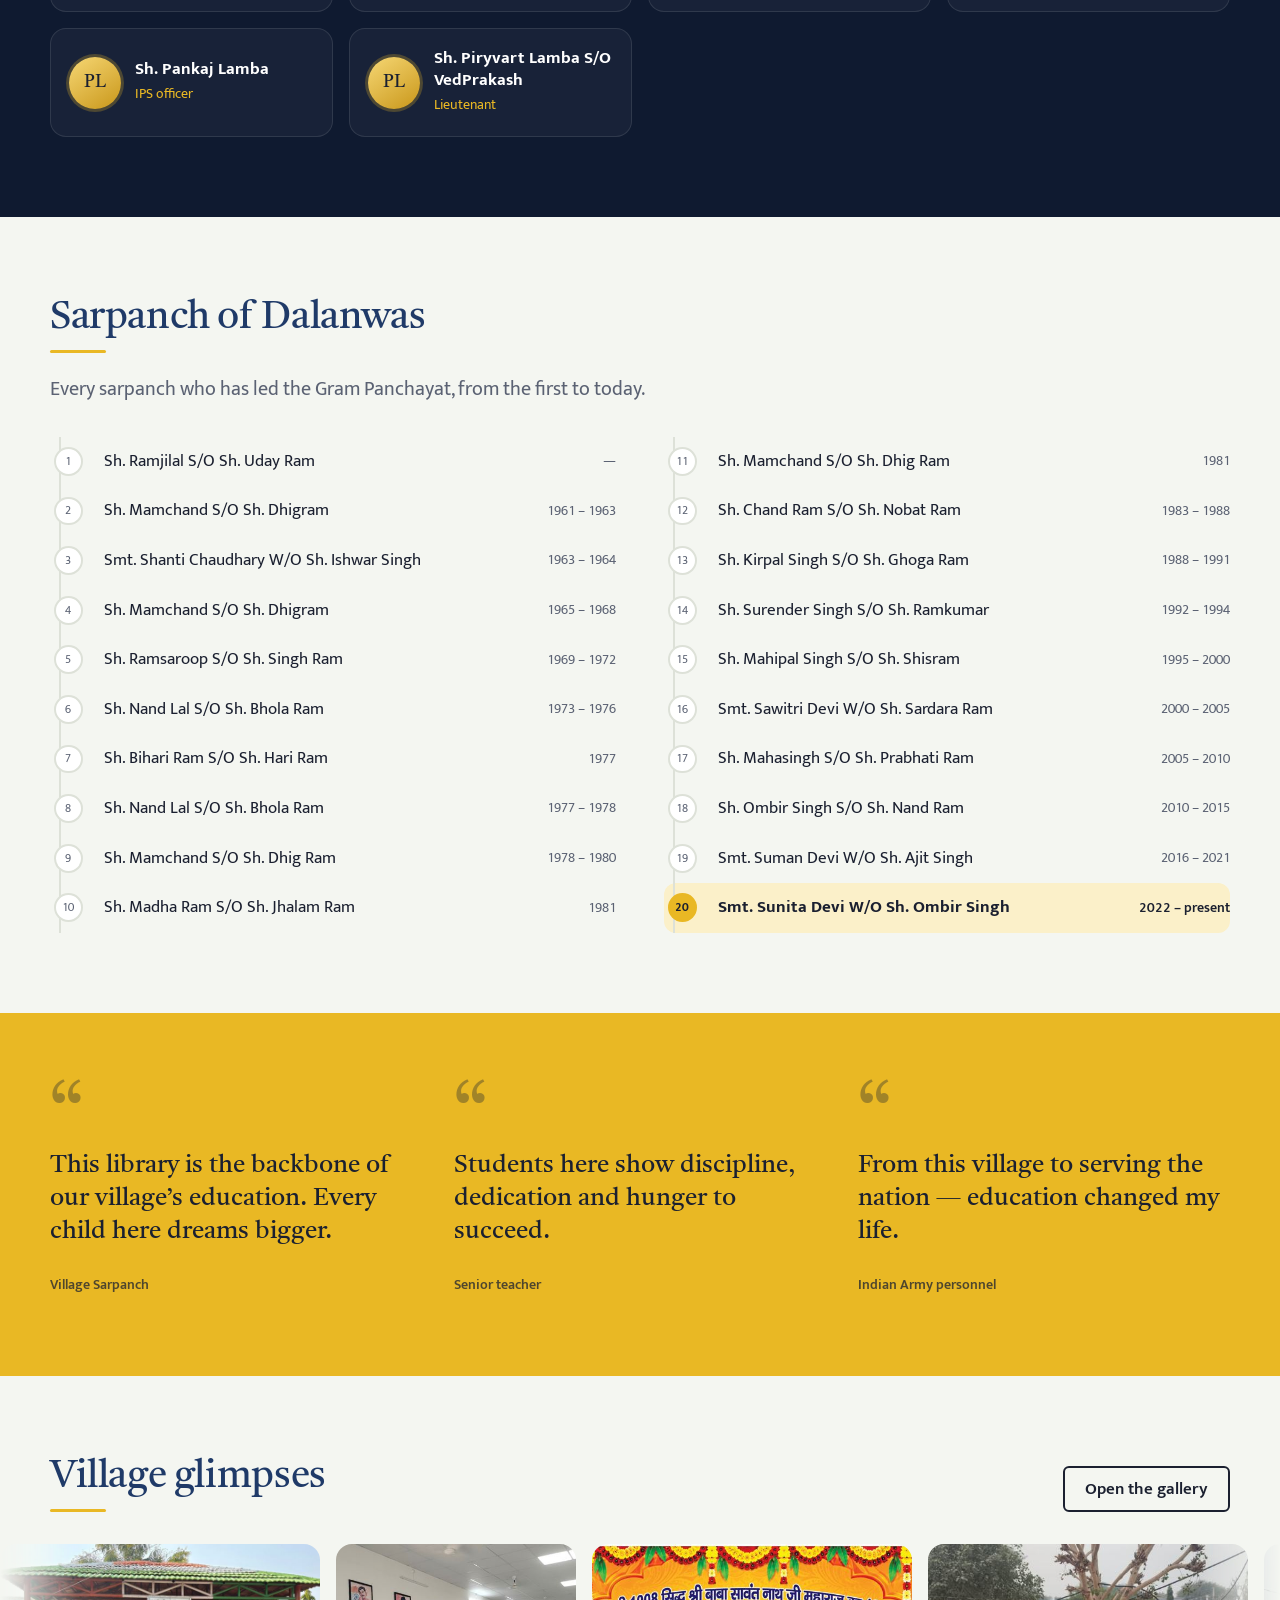
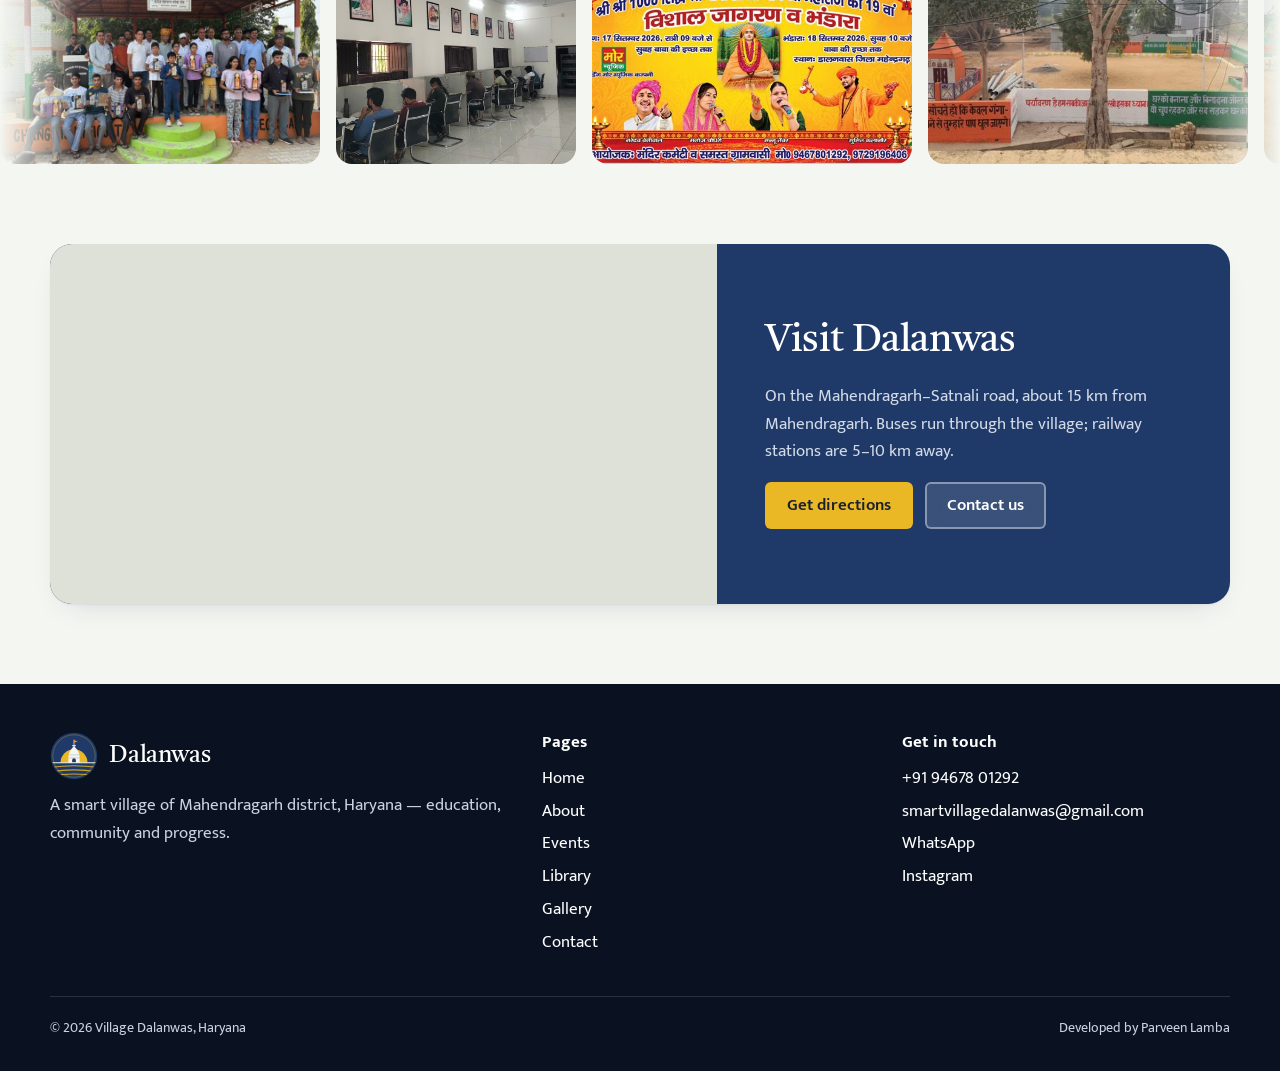
==== commit d2c266f3: "commit new changes" ====
--- a/index.html
+++ b/index.html
@@ -19,20 +19,15 @@
 <link rel="preload" href="fonts/tiro-devanagari-hindi-latin-400-normal.woff2" as="font" type="font/woff2" crossorigin>
 <link rel="preload" href="fonts/mukta-latin-400-normal.woff2" as="font" type="font/woff2" crossorigin>
 <script>try{var t=localStorage.getItem('dv-theme')||(matchMedia('(prefers-color-scheme: dark)').matches?'dark':'light');document.documentElement.dataset.theme=t;if(localStorage.getItem('dv-lang')==='hi')document.documentElement.lang='hi'}catch(e){}</script>
-<link rel="stylesheet" href="css/site.css">
-<script src="js/data.js" defer></script>
-<script src="js/app.js" defer></script>
+<link rel="stylesheet" href="css/site.css?v=4">
+<script src="js/data.js?v=4" defer></script>
+<script src="js/app.js?v=4" defer></script>
 <script type="application/ld+json">{"@context": "https://schema.org", "@type": "Place", "name": "Dalanwas", "description": "Village in Mahendragarh district, Haryana, India", "address": {"@type": "PostalAddress", "addressLocality": "Dalanwas", "addressRegion": "Haryana", "postalCode": "123024", "addressCountry": "IN"}, "geo": {"@type": "GeoCoordinates", "latitude": 28.28, "longitude": 76.15}, "url": "https://dalanwas.in/"}</script>
 </head>
 <body>
 <noscript><iframe src="https://www.googletagmanager.com/ns.html?id=GTM-P7F2MM6Q" height="0" width="0" style="display:none;visibility:hidden"></iframe></noscript>
 <a class="skip" href="#main"><span class="en">Skip to content</span><span class="hi">मुख्य सामग्री पर जाएं</span></a>
-<div class="topbar"><div class="wrap">
-  <div class="topbar__info"><span id="tbWeather" aria-live="polite"></span><span id="tbTime"></span><span id="tbDate"></span></div>
-  <a href="tel:+919467801292">+91 94678 01292</a>
-</div></div>
-<div class="greeting" id="greeting" hidden></div>
-<header class="header"><div class="wrap">
+<header class="header" data-header><div class="wrap">
   <a class="brand" href="index.html" aria-label="Dalanwas home">
     <img class="brand__logo" src="icons/logo.svg" alt="" width="40" height="40">
     <span><span class="brand__name"><span class="en">Dalanwas</span><span class="hi">डालनवास</span></span><span class="brand__sub"><span class="en">Smart Village · Mahendragarh, Haryana</span><span class="hi">स्मार्ट विलेज · महेंद्रगढ़, हरियाणा</span></span></span>
@@ -46,90 +41,107 @@
   </div>
 </div></header>
 <main id="main">
-<section class="hero">
-  <img class="hero__img" src="images/hero.jpg" alt="" fetchpriority="high">
+<section class="hero" data-hero>
+  <div class="hero__slides" aria-hidden="true"><img class="hero__slide is-on" src="images/hero.jpg" alt="" fetchpriority="high"><img class="hero__slide" data-src="images/haryana-day-2026-prizes.jpg" alt=""><img class="hero__slide" data-src="images/library-study-hall.jpg" alt=""><img class="hero__slide" data-src="images/sawanthnathtemple.jpg" alt=""><img class="hero__slide" data-src="images/village1.jpg" alt=""></div>
   <div class="wrap hero__inner">
-    <img class="hero__emblem" src="icons/logo.svg" alt="" width="84" height="84">
-    <h1 class="hero__title"><span class="hero__en">Dalanwas</span><span class="hero__hi" lang="hi">डालनवास</span></h1>
-    <p class="en hero__lead">A progressive village of Mahendragarh, Haryana — known for its library, its soldiers and officers, and festivals the whole village celebrates together.</p><p class="hi hero__lead">महेंद्रगढ़, हरियाणा का एक प्रगतिशील गांव — अपने पुस्तकालय, देश सेवा करने वाले वीरों और मिलकर मनाए जाने वाले त्योहारों के लिए जाना जाता है।</p>
-    <div class="btn-row"><a class="btn btn--sarson" href="events.html"><span class="en">See upcoming events</span><span class="hi">आगामी कार्यक्रम देखें</span></a><a class="btn btn--ghost" href="library.html"><span class="en">Visit the library</span><span class="hi">पुस्तकालय देखें</span></a></div>
-    <ul class="hero__facts">
-      <li><b><span class="en">Samvat 1454</span><span class="hi">सम्वत 1454</span></b><span><span class="en">Founded by Daluram</span><span class="hi">डालूराम द्वारा स्थापित</span></span></li>
-      <li><b>15 km</b><span><span class="en">from Mahendragarh</span><span class="hi">महेंद्रगढ़ से</span></span></li>
-      <li><b><span class="en">Satnali</span><span class="hi">सतनाली</span></b><span><span class="en">Tehsil</span><span class="hi">तहसील</span></span></li>
-      <li><b>123024</b><span><span class="en">PIN code</span><span class="hi">पिन कोड</span></span></li>
-    </ul>
+    <div class="hero__main">
+      <p class="hero__chip"><span id="tbWeather"></span><span id="tbDate"></span><span id="tbTime"></span></p>
+      <p class="hero__greet" id="greeting" hidden></p>
+      <h1 class="hero__title"><span class="hero__en">Dalanwas</span><span class="hero__hi" lang="hi">डालनवास</span></h1>
+      <p class="en hero__lead">A progressive village of Mahendragarh, Haryana — known for its library, its soldiers and officers, and festivals the whole village celebrates together.</p><p class="hi hero__lead">महेंद्रगढ़, हरियाणा का एक प्रगतिशील गांव — अपने पुस्तकालय, देश सेवा करने वाले वीरों और मिलकर मनाए जाने वाले त्योहारों के लिए जाना जाता है।</p>
+      <div class="btn-row"><a class="btn btn--sarson btn--lg" href="events.html"><span class="en">Upcoming events</span><span class="hi">आगामी कार्यक्रम</span></a><a class="btn btn--glass btn--lg" href="library.html#results"><span class="en">Exam results</span><span class="hi">परीक्षा परिणाम</span></a></div>
+    </div>
+    <aside class="hero__next" id="nextEvent" aria-live="polite"></aside>
   </div>
+  <div class="hero__dots" role="tablist" aria-label="Photos"></div>
 </section>
 
-<section class="board-strip"><div class="wrap board-grid">
-  <div class="panel" id="notices-panel">
-    <h2><span class="en">Notice board</span><span class="hi">सूचना पट</span><a href="events.html"><span class="en">All events</span><span class="hi">सभी कार्यक्रम</span></a></h2>
-    <ul class="notices" id="notices" data-limit="6" aria-live="polite"></ul>
-  </div>
-  <div class="panel" id="weather-panel">
-    <h2 id="weather-title"><span class="en">Weather in Dalanwas</span><span class="hi">डालनवास का मौसम</span></h2>
-    <div id="weather"><p class="muted"><span class="en">Loading forecast…</span><span class="hi">मौसम लोड हो रहा है…</span></p></div>
+<section class="section bento-sec"><div class="wrap">
+  <div class="bento">
+    <a class="tile tile--big" id="tileResult" href="library.html#results" style="background-image:url('images/thumbs/haryana-day-2026-prizes.jpg')"></a>
+    <a class="tile tile--wide" href="library.html" style="background-image:url('images/thumbs/library-study-hall.jpg')">
+      <span class="tile__tag"><span class="en">Library</span><span class="hi">पुस्तकालय</span></span>
+      <h3><span class="en">Baba Sawanth Nath Library</span><span class="hi">बाबा सावंतनाथ पुस्तकालय</span></h3>
+      <p class="en">5,000+ books, open every day from 9 AM to 11 PM.</p><p class="hi">5,000+ पुस्तकें, प्रतिदिन सुबह 9 से रात 11 बजे तक खुला।</p>
+    </a>
+    <a class="tile" href="events.html" style="background-image:url('images/thumbs/jagran-2026.jpg')">
+      <span class="tile__tag"><span class="en">Events</span><span class="hi">कार्यक्रम</span></span>
+      <h3><span class="en">Festivals and melas</span><span class="hi">त्योहार और मेले</span></h3>
+    </a>
+    <a class="tile" href="gallery.html" style="background-image:url('images/thumbs/sawanthnathtemple.jpg')">
+      <span class="tile__tag"><span class="en">Gallery</span><span class="hi">गैलरी</span></span>
+      <h3><span class="en">Photos and videos</span><span class="hi">फोटो और वीडियो</span></h3>
+    </a>
+    <div class="tile tile--panel tile--notices" id="notices-panel">
+      <h3><span class="en">Notice board</span><span class="hi">सूचना पट</span></h3>
+      <ul class="notices" id="notices" data-limit="4"></ul>
+    </div>
+    <div class="tile tile--panel tile--weather" id="weather-panel">
+      <h3><span class="en">Weather in Dalanwas</span><span class="hi">डालनवास का मौसम</span></h3>
+      <div id="weather"><p class="muted"><span class="en">Loading forecast…</span><span class="hi">मौसम लोड हो रहा है…</span></p></div>
+    </div>
   </div>
 </div></section>
 
-<section class="section" id="about"><div class="wrap split">
+<section class="band"><div class="wrap band__grid">
+  <div><span class="num"><span data-count="4400">4,400</span></span><span class="lbl"><span class="en">People today</span><span class="hi">आज की जनसंख्या</span></span></div>
+  <div><span class="num"><span data-count="850">850</span></span><span class="lbl"><span class="en">Families</span><span class="hi">परिवार</span></span></div>
+  <div><span class="num"><span data-count="76.65">76.65</span>%</span><span class="lbl"><span class="en">Literacy (Census 2011)</span><span class="hi">साक्षरता (जनगणना 2011)</span></span></div>
+  <div><span class="num"><span data-count="50">50</span>+</span><span class="lbl"><span class="en">Selected in government jobs</span><span class="hi">सरकारी नौकरी में चयनित</span></span></div>
+  <div><span class="num">1454</span><span class="lbl"><span class="en">Founded, Samvat</span><span class="hi">स्थापना, सम्वत</span></span></div>
+</div></section>
+
+<section class="section" id="about"><div class="wrap about">
+  <div class="collage" aria-hidden="true">
+    <img class="collage__a" loading="lazy" src="images/thumbs/village1.jpg" alt="">
+    <img class="collage__b" loading="lazy" src="images/thumbs/babasawanthnathji.jpg" alt="">
+    <span class="collage__badge"><b><span class="en">Samvat 1454</span><span class="hi">सम्वत 1454</span></b><span class="en">Founded by Daluram</span><span class="hi">डालूराम द्वारा स्थापित</span></span>
+  </div>
   <div class="prose">
     <h2><span class="en">About Dalanwas</span><span class="hi">डालनवास के बारे में</span></h2>
-    <p class="en">Dalanwas is a vibrant rural settlement in the Mahendragarh district of Haryana, India. About 15 km from the district headquarters at Mahendragarh and close to Satnali, the village is part of Satnali Tehsil and is governed by its elected Gram Panchayat under the Panchayati Raj system.</p><p class="hi">डालनवास हरियाणा के महेन्द्रगढ़ जिले का एक जीवंत ग्रामीण गांव है। महेन्द्रगढ़ जिला मुख्यालय से लगभग 15 किलोमीटर और सतनाली के पास स्थित, यह गांव सतनाली तहसील का हिस्सा है और निर्वाचित ग्राम पंचायत द्वारा पंचायती राज प्रणाली के तहत शासित है।</p><p class="en">The 2011 Census counted 3,672 residents in 702 families — about 1,936 men and 1,736 women. Literacy stood at 76.65%, slightly above the state average, with male literacy around 89.96% and female literacy around 62.18%.</p><p class="hi">2011 की जनगणना के अनुसार, डालनवास में 702 परिवारों में कुल 3,672 निवासी थे — लगभग 1,936 पुरुष और 1,736 महिलाएं। गांव की साक्षरता दर 76.65% है, जो राज्य औसत से थोड़ी अधिक है; पुरुष साक्षरता लगभग 89.96% और महिला साक्षरता लगभग 62.18% है।</p><p class="en">Dalanwas lies on the Mahendragarh–Satnali road, with good connections to Narnaul and Pilani. Public and private buses run through the village, and railway stations are 5–10 km away, making travel for study, work and trade easy.</p><p class="hi">डालनवास महेन्द्रगढ़–सतनाली सड़क पर स्थित है, जिससे नारनौल और पिलानी जैसे शहरों से अच्छा संपर्क है। सार्वजनिक और निजी बस सेवाएं उपलब्ध हैं, और रेलवे स्टेशन 5–10 किलोमीटर के भीतर हैं।</p><p class="en">Farming is still a major occupation, yet the village puts strong emphasis on education. Government Girls Senior Secondary School, Nalanda Vidya Peeth School and several primary schools serve local children.</p><p class="hi">खेती अब भी कई परिवारों का मुख्य पेशा है, फिर भी गांव शिक्षा पर विशेष जोर देता है। यहां राजकीय कन्या वरिष्ठ माध्यमिक विद्यालय, नालंदा विद्या पीठ स्कूल और कई प्राथमिक विद्यालय हैं।</p><p class="en">The Baba Sawanth Nath Library is a community learning centre where students preparing for SSC, banking, engineering and other exams find books and a quiet place to study.</p><p class="hi">बाबा सावंतनाथ पुस्तकालय एक सामुदायिक अध्ययन केंद्र है, जहां एसएससी, बैंकिंग, इंजीनियरिंग और अन्य परीक्षाओं की तैयारी करने वाले छात्रों को पुस्तकें और शांत वातावरण मिलता है।</p><p class="en">Culturally, Dalanwas reflects the traditions of rural Haryana. Holi and Diwali are celebrated with the whole community, and fairs such as the Dadi Sati Mela keep the festive spirit alive.</p><p class="hi">सांस्कृतिक रूप से, डालनवास ग्रामीण हरियाणा की परंपराओं को दर्शाता है। होली और दीवाली पूरे गांव के साथ मनाई जाती हैं, और दादी सती मेला जैसे मेले उत्सव की भावना को जीवित रखते हैं।</p><p class="en">Life in Dalanwas balances tradition with progress — rooted in agriculture, open to education and connectivity, and held together by a close-knit community.</p><p class="hi">डालनवास में जीवन परंपरा और प्रगति का संतुलन है — कृषि में रचा-बसा, शिक्षा और संपर्क के लिए खुला, और एक घनिष्ठ समुदाय से जुड़ा हुआ।</p>
-    <a href="about.html"><span class="en">Read the village history</span><span class="hi">गांव का इतिहास पढ़ें</span></a>
-  </div>
-  <aside class="sticky-col" id="admin">
-    <h3><span class="en">Administrative information</span><span class="hi">प्रशासनिक जानकारी</span></h3>
-    <dl class="facts">
+    <p class="en">Dalanwas is a vibrant rural settlement in the Mahendragarh district of Haryana, India. About 15 km from the district headquarters at Mahendragarh and close to Satnali, the village is part of Satnali Tehsil and is governed by its elected Gram Panchayat under the Panchayati Raj system.</p><p class="hi">डालनवास हरियाणा के महेन्द्रगढ़ जिले का एक जीवंत ग्रामीण गांव है। महेन्द्रगढ़ जिला मुख्यालय से लगभग 15 किलोमीटर और सतनाली के पास स्थित, यह गांव सतनाली तहसील का हिस्सा है और निर्वाचित ग्राम पंचायत द्वारा पंचायती राज प्रणाली के तहत शासित है।</p><p class="en">The 2011 Census counted 3,672 residents in 702 families — about 1,936 men and 1,736 women. Literacy stood at 76.65%, slightly above the state average, with male literacy around 89.96% and female literacy around 62.18%.</p><p class="hi">2011 की जनगणना के अनुसार, डालनवास में 702 परिवारों में कुल 3,672 निवासी थे — लगभग 1,936 पुरुष और 1,736 महिलाएं। गांव की साक्षरता दर 76.65% है, जो राज्य औसत से थोड़ी अधिक है; पुरुष साक्षरता लगभग 89.96% और महिला साक्षरता लगभग 62.18% है।</p>
+    <details class="more"><summary><span class="en">Read more</span><span class="hi">और पढ़ें</span></summary><p class="en">Dalanwas lies on the Mahendragarh–Satnali road, with good connections to Narnaul and Pilani. Public and private buses run through the village, and railway stations are 5–10 km away, making travel for study, work and trade easy.</p><p class="hi">डालनवास महेन्द्रगढ़–सतनाली सड़क पर स्थित है, जिससे नारनौल और पिलानी जैसे शहरों से अच्छा संपर्क है। सार्वजनिक और निजी बस सेवाएं उपलब्ध हैं, और रेलवे स्टेशन 5–10 किलोमीटर के भीतर हैं।</p><p class="en">Farming is still a major occupation, yet the village puts strong emphasis on education. Government Girls Senior Secondary School, Nalanda Vidya Peeth School and several primary schools serve local children.</p><p class="hi">खेती अब भी कई परिवारों का मुख्य पेशा है, फिर भी गांव शिक्षा पर विशेष जोर देता है। यहां राजकीय कन्या वरिष्ठ माध्यमिक विद्यालय, नालंदा विद्या पीठ स्कूल और कई प्राथमिक विद्यालय हैं।</p><p class="en">The Baba Sawanth Nath Library is a community learning centre where students preparing for SSC, banking, engineering and other exams find books and a quiet place to study.</p><p class="hi">बाबा सावंतनाथ पुस्तकालय एक सामुदायिक अध्ययन केंद्र है, जहां एसएससी, बैंकिंग, इंजीनियरिंग और अन्य परीक्षाओं की तैयारी करने वाले छात्रों को पुस्तकें और शांत वातावरण मिलता है।</p><p class="en">Culturally, Dalanwas reflects the traditions of rural Haryana. Holi and Diwali are celebrated with the whole community, and fairs such as the Dadi Sati Mela keep the festive spirit alive.</p><p class="hi">सांस्कृतिक रूप से, डालनवास ग्रामीण हरियाणा की परंपराओं को दर्शाता है। होली और दीवाली पूरे गांव के साथ मनाई जाती हैं, और दादी सती मेला जैसे मेले उत्सव की भावना को जीवित रखते हैं।</p><p class="en">Life in Dalanwas balances tradition with progress — rooted in agriculture, open to education and connectivity, and held together by a close-knit community.</p><p class="hi">डालनवास में जीवन परंपरा और प्रगति का संतुलन है — कृषि में रचा-बसा, शिक्षा और संपर्क के लिए खुला, और एक घनिष्ठ समुदाय से जुड़ा हुआ।</p></details>
+    <dl class="facts" id="admin">
       <dt><span class="en">District</span><span class="hi">जिला</span></dt><dd><span class="en">Mahendragarh</span><span class="hi">महेंद्रगढ़</span></dd>
       <dt><span class="en">Tehsil</span><span class="hi">तहसील</span></dt><dd><span class="en">Satnali</span><span class="hi">सतनाली</span></dd>
-      <dt><span class="en">State</span><span class="hi">राज्य</span></dt><dd><span class="en">Haryana</span><span class="hi">हरियाणा</span></dd>
       <dt><span class="en">PIN code</span><span class="hi">पिन कोड</span></dt><dd>123024</dd>
-      <dt><span class="en">Gram Panchayat</span><span class="hi">ग्राम पंचायत</span></dt><dd><span class="en">Dalanwas</span><span class="hi">डालनवास</span></dd>
       <dt><span class="en">Sarpanch</span><span class="hi">सरपंच</span></dt><dd>Smt. Sunita Devi W/O Sh. Ombir Singh</dd>
       <dt><span class="en">Total votes</span><span class="hi">कुल मतदाता</span></dt><dd>3,000</dd>
     </dl>
-  </aside>
-</div>
-<div class="wrap">
-  <div class="stats">
-    <div><span class="num"><span data-count="4400">4,400</span></span><span class="lbl"><span class="en">Population today (3,672 in 2011)</span><span class="hi">आज की जनसंख्या (2011 में 3,672)</span></span></div>
-    <div><span class="num"><span data-count="850">850</span></span><span class="lbl"><span class="en">Families (702 in 2011)</span><span class="hi">परिवार (2011 में 702)</span></span></div>
-    <div><span class="num"><span data-count="76.65">76.65</span>%</span><span class="lbl"><span class="en">Literacy, 2011 Census</span><span class="hi">साक्षरता, जनगणना 2011</span></span></div>
-    <div><span class="num"><span data-count="5">5</span></span><span class="lbl"><span class="en">Schools nearby</span><span class="hi">आसपास के विद्यालय</span></span></div>
+    <a class="btn btn--neel" href="about.html"><span class="en">Read the village history</span><span class="hi">गांव का इतिहास पढ़ें</span></a>
   </div>
 </div></section>
 
-<section class="section" style="padding-top:0"><div class="wrap"><div class="next-event" id="nextEvent"></div></div></section>
-
-<section class="section section--tint" id="pride-section"><div class="wrap">
+<section class="section section--dark" id="pride-section"><div class="wrap">
   <div class="section-head"><h2><span class="en">Pride of Dalanwas</span><span class="hi">डालनवास का गौरव</span></h2><p class="en">People from our village who have served the nation with distinction.</p><p class="hi">हमारे गांव के वे लोग जिन्होंने देश की सेवा में नाम कमाया।</p></div>
-  <div class="people" id="pride"></div>
+  <div class="people people--medals" id="pride"></div>
 </div></section>
 
 <section class="section" id="sarpanch-section"><div class="wrap">
-  <div class="section-head" id="sarpanch-head"><h2><span class="en">Sarpanch of Dalanwas</span><span class="hi">डालनवास के सरपंच</span></h2><p class="en">Every sarpanch who has led the Gram Panchayat, from the first to today.</p><p class="hi">पहले से लेकर आज तक, ग्राम पंचायत का नेतृत्व करने वाले सभी सरपंच।</p></div>
+  <div class="section-head"><h2><span class="en">Sarpanch of Dalanwas</span><span class="hi">डालनवास के सरपंच</span></h2><p class="en">Every sarpanch who has led the Gram Panchayat, from the first to today.</p><p class="hi">पहले से लेकर आज तक, ग्राम पंचायत का नेतृत्व करने वाले सभी सरपंच।</p></div>
   <ol class="timeline" id="sarpanch"></ol>
 </div></section>
 
-<section class="section section--tint"><div class="wrap">
-  <div class="section-head"><h2><span class="en">Voices from the village</span><span class="hi">गांव की आवाज़</span></h2></div>
-  <div class="quotes">
+<section class="section section--sarson"><div class="wrap">
+  <div class="quotes quotes--big">
     <blockquote class="quote"><p class="en">This library is the backbone of our village’s education. Every child here dreams bigger.</p><p class="hi">यह पुस्तकालय हमारे गांव की शिक्षा की रीढ़ है। यहां का हर बच्चा बड़े सपने देखता है।</p><footer><span class="en">Village Sarpanch</span><span class="hi">ग्राम सरपंच</span></footer></blockquote>
-    <blockquote class="quote"><p class="en">Students here show discipline, dedication and hunger to succeed. Baba Sawanth Nath Library makes it possible.</p><p class="hi">यहां के छात्रों में अनुशासन, लगन और सफलता की भूख है। बाबा सावंतनाथ पुस्तकालय इसे संभव बनाता है।</p><footer><span class="en">Senior teacher</span><span class="hi">वरिष्ठ शिक्षक</span></footer></blockquote>
+    <blockquote class="quote"><p class="en">Students here show discipline, dedication and hunger to succeed.</p><p class="hi">यहां के छात्रों में अनुशासन, लगन और सफलता की भूख है।</p><footer><span class="en">Senior teacher</span><span class="hi">वरिष्ठ शिक्षक</span></footer></blockquote>
     <blockquote class="quote"><p class="en">From this village to serving the nation — education changed my life.</p><p class="hi">इस गांव से देश सेवा तक — शिक्षा ने मेरा जीवन बदल दिया।</p><footer><span class="en">Indian Army personnel</span><span class="hi">भारतीय सेना के जवान</span></footer></blockquote>
   </div>
 </div></section>
 
-<section class="section"><div class="wrap">
-  <div class="section-head" style="display:flex;justify-content:space-between;align-items:end;gap:1rem;max-width:none;flex-wrap:wrap"><h2 style="margin:0"><span class="en">Village glimpses</span><span class="hi">गांव की झलकियां</span></h2><a href="gallery.html"><span class="en">Open the full gallery</span><span class="hi">पूरी गैलरी खोलें</span></a></div>
-  <div class="strip" data-gallery="strip" data-cat="village" data-limit="10"></div>
-</div></section>
+<section class="section marquee-sec" aria-label="Village glimpses">
+  <div class="wrap section-head section-head--row"><h2><span class="en">Village glimpses</span><span class="hi">गांव की झलकियां</span></h2><a class="btn btn--ghost" href="gallery.html"><span class="en">Open the gallery</span><span class="hi">गैलरी खोलें</span></a></div>
+  <div class="marquee"><div class="marquee__track" data-gallery="marquee" data-cat="village heritage library" data-limit="16"></div></div>
+</section>
 
-<section class="section" style="padding-top:0"><div class="wrap">
-  <div class="section-head"><h2><span class="en">Find Dalanwas</span><span class="hi">डालनवास कैसे पहुंचें</span></h2><p class="en">On the Mahendragarh–Satnali road, about 15 km from Mahendragarh.</p><p class="hi">महेंद्रगढ़–सतनाली सड़क पर, महेंद्रगढ़ से लगभग 15 किलोमीटर।</p></div>
+<section class="section cta" style="padding-top:0"><div class="wrap cta__grid">
   <iframe class="map" title="Map of Dalanwas" loading="lazy" src="https://www.google.com/maps?q=Dalanwas,Haryana&output=embed"></iframe>
+  <div class="cta__box">
+    <h2><span class="en">Visit Dalanwas</span><span class="hi">डालनवास आइए</span></h2>
+    <p class="en">On the Mahendragarh–Satnali road, about 15 km from Mahendragarh. Buses run through the village; railway stations are 5–10 km away.</p><p class="hi">महेंद्रगढ़–सतनाली सड़क पर, महेंद्रगढ़ से लगभग 15 किलोमीटर। बसें गांव से होकर जाती हैं; रेलवे स्टेशन 5–10 किलोमीटर दूर हैं।</p>
+    <div class="btn-row"><a class="btn btn--sarson" href="https://www.google.com/maps/dir/?api=1&destination=Dalanwas,Haryana" target="_blank" rel="noopener"><span class="en">Get directions</span><span class="hi">रास्ता देखें</span></a><a class="btn btn--glass" href="contact.html"><span class="en">Contact us</span><span class="hi">संपर्क करें</span></a></div>
+  </div>
 </div></section>
 </main>
 <footer class="footer"><div class="wrap">
--- a/css/site.css
+++ b/css/site.css
@@ -246,32 +246,6 @@
 .page-head p { font-size: var(--t-md); max-width: 52ch; margin: 0; opacity: .9; position: relative; z-index: 1; }
 .page-head a { color: var(--sarson); }
 @media (max-width: 640px) { .page-head::after { display: none; } .topbar a[href^="tel"] { display: none; } }
-
-/* ---------- hero (home) ---------- */
-.hero {
-  position: relative; min-height: min(88vh, 760px); color: #fff;
-  display: grid; align-items: end; overflow: hidden; background: var(--neel-deep);
-}
-.hero__img { position: absolute; inset: 0; width: 100%; height: 100%; object-fit: cover; transform: scale(1.04); animation: settle 2.4s cubic-bezier(.2,.7,.2,1) both; }
-@keyframes settle { from { transform: scale(1.12); opacity: .4; } }
-.hero::before {
-  content: ""; position: absolute; inset: 0; z-index: 1;
-  background: linear-gradient(100deg, rgba(10,18,34,.92) 0%, rgba(14,26,52,.72) 42%, rgba(14,26,52,.15) 100%),
-              linear-gradient(0deg, rgba(10,18,34,.85) 0%, transparent 45%);
-}
-.hero__inner { position: relative; z-index: 2; padding-block: clamp(3rem, 8vw, 6rem) clamp(4.5rem, 9vw, 6.5rem); max-width: var(--wrap); }
-.hero__emblem { width: clamp(64px, 8vw, 84px); margin-bottom: 1.25rem; filter: drop-shadow(0 8px 24px rgba(0,0,0,.35)); }
-.hero__title { margin: 0 0 1.1rem; font-weight: 400; line-height: .95; }
-.hero__en { display: block; font-size: clamp(3.4rem, 10vw, 7rem); letter-spacing: -.025em; }
-.hero__hi { display: block; font-size: clamp(1.7rem, 4.2vw, 2.9rem); color: rgba(255,255,255,.78); margin-top: .35rem; letter-spacing: 0; }
-.hero__lead { font-size: var(--t-md); max-width: 44ch; color: #DCE3EE; margin-bottom: 1.75rem; }
-.hero .btn--ghost { color: #fff; border-color: rgba(255,255,255,.55); }
-.hero .btn--ghost:hover { border-color: #fff; background: rgba(255,255,255,.08); }
-.hero__facts { list-style: none; margin: 2.75rem 0 0; padding: 1.25rem 0 0; display: flex; flex-wrap: wrap; gap: 1.25rem 2.75rem; border-top: 1px solid rgba(255,255,255,.18); max-width: 720px; }
-.hero__facts b { display: block; font-family: var(--f-display); font-weight: 400; font-size: 1.6rem; line-height: 1.1; color: var(--sarson); }
-.hero__facts li > span { font-size: var(--t-sm); color: #B9C4D6; }
-@media (prefers-reduced-motion: reduce) { .hero__img { animation: none; } }
-@media (max-width: 640px) { .hero__facts { gap: 1rem 1.75rem; } .hero__facts b { font-size: 1.3rem; } }
 
 /* ---------- home: board strip ---------- */
 .board-strip { margin-top: -2.5rem; position: relative; z-index: 3; }
@@ -588,3 +562,210 @@
 @media print {
   .topbar, .header, .tabbar, .fab-wa, .footer, .greeting { display: none !important; }
 }
+
+/* =====================================================================
+   v4 layout — photo-led structure
+   ===================================================================== */
+:root { --header-h: 76px; --saffron: #E8742A; }
+.btn--lg { padding: 1rem 1.6rem; font-size: 1.05rem; }
+.btn--glass { background: rgba(255,255,255,.12); color: #fff; border-color: rgba(255,255,255,.4); backdrop-filter: blur(8px); -webkit-backdrop-filter: blur(8px); }
+.btn--glass:hover { background: rgba(255,255,255,.22); }
+.btn--neel:hover { filter: brightness(1.12); }
+
+/* header floats over the photo, turns solid on scroll */
+.header {
+  position: fixed; inset: 0 0 auto 0; z-index: 50;
+  background: transparent; border-bottom: 1px solid transparent;
+  backdrop-filter: none; -webkit-backdrop-filter: none;
+  transition: background-color .3s, border-color .3s, box-shadow .3s;
+}
+.header::before { content: ""; position: absolute; inset: 0 0 -40px 0; background: linear-gradient(rgba(6,12,26,.55), transparent); pointer-events: none; transition: opacity .3s; z-index: -1; }
+.header .wrap { min-height: var(--header-h); }
+.header:not(.scrolled) .brand, .header:not(.scrolled) .nav a { color: #fff; }
+.header:not(.scrolled) .brand__sub { color: rgba(255,255,255,.75); }
+.header:not(.scrolled) .nav a:hover { background: rgba(255,255,255,.12); }
+.header:not(.scrolled) .nav a[aria-current="page"] { color: #fff; box-shadow: inset 0 -3px 0 var(--sarson); }
+.header:not(.scrolled) .icon-btn { background: rgba(255,255,255,.12); border-color: rgba(255,255,255,.28); color: #fff; }
+.header:not(.scrolled) .search-btn .kbd { color: rgba(255,255,255,.7); border-color: rgba(255,255,255,.3); }
+.header.scrolled { background: color-mix(in srgb, var(--chuna) 92%, transparent); backdrop-filter: saturate(1.4) blur(14px); -webkit-backdrop-filter: saturate(1.4) blur(14px); border-bottom-color: var(--line); box-shadow: 0 6px 24px -18px rgba(10,18,34,.5); }
+.header.scrolled::before { opacity: 0; }
+.brand__logo { width: 46px; height: 46px; }
+
+/* ---------- home hero ---------- */
+.hero { position: relative; display: grid; overflow: hidden; color: #fff; min-height: max(620px, 100svh); align-items: end; background: #0A1222; }
+.hero::before { content: ""; position: absolute; inset: 0; z-index: 1; pointer-events: none; }
+.hero h1 { margin: 0 0 1.1rem; font-weight: 400; line-height: .95; }
+.hero p { margin: 0 0 1.5rem; }
+.hero::before {
+  background: linear-gradient(90deg, rgba(8,14,30,.88) 0%, rgba(8,14,30,.55) 45%, rgba(8,14,30,.1) 100%),
+              linear-gradient(0deg, rgba(8,14,30,.92) 0%, rgba(8,14,30,0) 55%);
+}
+.hero__slides { position: absolute; inset: 0; }
+.hero__slide { position: absolute; inset: 0; width: 100%; height: 100%; object-fit: cover; opacity: 0; transition: opacity 1.6s ease; transform: scale(1.08); }
+.hero__slide.is-on { opacity: 1; animation: kenburns 9s ease-out forwards; }
+@keyframes kenburns { from { transform: scale(1.14); } to { transform: scale(1.02); } }
+.hero__inner {
+  position: relative; z-index: 2; width: min(100% - 2 * var(--gut), var(--wrap)); margin-inline: auto;
+  padding-block: calc(var(--header-h) + 3rem) 5.5rem;
+  display: grid; grid-template-columns: minmax(0, 1fr) 360px; gap: 2.5rem; align-items: end; max-width: none;
+}
+.hero__chip { display: inline-flex; flex-wrap: wrap; gap: .4rem 1rem; margin: 0 0 1.25rem; padding: .45rem .9rem; border-radius: 999px; background: rgba(255,255,255,.1); border: 1px solid rgba(255,255,255,.2); backdrop-filter: blur(10px); -webkit-backdrop-filter: blur(10px); font-size: var(--t-sm); color: #E7ECF4; }
+.hero__chip span:empty { display: none; }
+.hero__greet { display: inline-block; margin: 0 0 1rem .5rem; padding: .45rem .9rem; border-radius: 999px; background: var(--sarson); color: #1B2030; font-weight: 600; font-size: var(--t-sm); }
+.hero__en, .hero__hi { display: block; }
+.hero__en { font-size: clamp(3.8rem, 11vw, 8.5rem); text-shadow: 0 4px 40px rgba(0,0,0,.35); }
+.hero__hi { color: var(--sarson); font-size: clamp(1.8rem, 4.5vw, 3.2rem); margin-top: .2rem; }
+.hero__lead { color: #E3E9F2; font-size: clamp(1.05rem, 1.6vw, 1.3rem); max-width: 46ch; }
+.hero__next {
+  background: rgba(14, 24, 46, .55); border: 1px solid rgba(255,255,255,.18); border-radius: 18px; padding: 1.4rem 1.5rem;
+  backdrop-filter: blur(16px) saturate(1.3); -webkit-backdrop-filter: blur(16px) saturate(1.3); color: #fff;
+  box-shadow: 0 30px 60px -30px rgba(0,0,0,.6);
+}
+.hero__next:empty { display: none; }
+.hero__next p { margin: 0; color: #C9D3E3; font-size: var(--t-sm); }
+.hero__next p:first-child { color: var(--sarson); font-weight: 600; margin-bottom: .35rem; }
+.hero__next h2 { color: #fff !important; font-size: 1.7rem; margin: 0 0 .35rem; }
+.hero__next .countdown { margin-top: 1rem; }
+.hero__next .countdown div { background: rgba(255,255,255,.1); min-width: 0; flex: 1; }
+.hero__next .today-badge { display: inline-block; margin-top: 1rem; }
+.ne__more { margin-top: .6rem !important; }
+.ne__more a { color: #fff; }
+.hero__dots { position: absolute; z-index: 3; left: 0; right: 0; bottom: 1.6rem; display: flex; gap: .5rem; width: min(100% - 2 * var(--gut), var(--wrap)); margin-inline: auto; }
+.hero__dots button { width: 28px; height: 4px; padding: 0; border: 0; border-radius: 2px; background: rgba(255,255,255,.35); cursor: pointer; transition: background-color .3s, width .3s; }
+.hero__dots button[aria-selected="true"] { background: var(--sarson); width: 44px; }
+@media (max-width: 900px) {
+  .hero__inner { grid-template-columns: 1fr; padding-bottom: 4.5rem; }
+  .hero__next { max-width: 420px; }
+}
+@media (prefers-reduced-motion: reduce) { .hero__slide.is-on { animation: none; transform: none; } }
+
+/* ---------- bento tiles ---------- */
+.bento-sec { padding-top: clamp(2.5rem, 5vw, 4rem); }
+.bento { display: grid; grid-template-columns: repeat(4, 1fr); grid-auto-rows: minmax(210px, auto); gap: 1rem; }
+.tile {
+  position: relative; overflow: hidden; border-radius: 18px; padding: 1.3rem 1.4rem; color: #fff; text-decoration: none;
+  display: flex; flex-direction: column; justify-content: flex-end; isolation: isolate;
+  background-color: var(--neel); background-position: center; background-size: cover; background-repeat: no-repeat;
+}
+.tile::before { content: ""; position: absolute; inset: 0; z-index: -1; background: linear-gradient(0deg, rgba(8,14,30,.88) 0%, rgba(8,14,30,.35) 55%, rgba(8,14,30,.05) 100%); transition: opacity .3s; }
+.tile::after { content: ""; position: absolute; inset: 0; z-index: -2; background: inherit; transition: transform .6s cubic-bezier(.2,.7,.2,1); }
+a.tile:hover::after { transform: scale(1.06); }
+a.tile:focus-visible { outline: 3px solid var(--sarson); outline-offset: 3px; }
+.tile h3 { font-family: var(--f-display); font-weight: 400; font-size: 1.45rem; line-height: 1.15; margin: .5rem 0 .25rem; }
+.tile p { margin: 0; color: #DCE3EE; font-size: var(--t-sm); max-width: 44ch; }
+.tile__tag { align-self: flex-start; font-size: .75rem; font-weight: 700; padding: .25rem .65rem; border-radius: 999px; background: rgba(255,255,255,.18); backdrop-filter: blur(6px); -webkit-backdrop-filter: blur(6px); }
+.tile__tag--new { background: var(--sarson); color: #1B2030; }
+.tile--big { grid-column: span 2; grid-row: span 2; padding: 2rem; }
+.tile--big h3 { font-size: clamp(1.8rem, 3vw, 2.6rem); }
+.tile--big p { font-size: var(--t-base); }
+.tile--wide { grid-column: span 2; }
+.tile--panel { background: var(--paper); color: var(--ink); border: 1px solid var(--line); justify-content: flex-start; box-shadow: var(--shadow); }
+.tile--panel::before, .tile--panel::after { display: none; }
+.tile--panel h3 { font-size: 1.35rem; margin-top: 0; color: var(--neel); }
+html[data-theme="dark"] .tile--panel h3 { color: var(--ink); }
+.tile--notices, .tile--weather { grid-column: span 2; }
+.tile--notices .notices li { padding: .55rem 0; }
+@media (max-width: 980px) {
+  .bento { grid-template-columns: repeat(2, 1fr); grid-auto-rows: 190px; }
+  .tile--big { grid-row: span 2; }
+}
+@media (max-width: 600px) {
+  .bento { grid-template-columns: 1fr; grid-auto-rows: auto; }
+  .tile { min-height: 190px; grid-column: auto !important; grid-row: auto !important; }
+  .tile--big { min-height: 340px; }
+  .tile--panel { min-height: 0; }
+}
+
+/* ---------- number band ---------- */
+.band { position: relative; overflow: hidden; background: var(--neel); color: #fff; padding-block: clamp(2.5rem, 5vw, 3.5rem); }
+.band::after { content: ""; position: absolute; right: -60px; top: 50%; translate: 0 -50%; width: 340px; aspect-ratio: 1; background: url("../icons/logo.svg") center / contain no-repeat; opacity: .08; }
+.band__grid { display: grid; grid-template-columns: repeat(5, 1fr); gap: 1.5rem; position: relative; z-index: 1; }
+.band .num { display: block; font-family: var(--f-display); font-size: clamp(2.2rem, 4vw, 3.2rem); line-height: 1; color: var(--sarson); }
+.band .lbl { display: block; margin-top: .45rem; color: #C9D3E3; font-size: var(--t-sm); }
+@media (max-width: 800px) { .band__grid { grid-template-columns: repeat(2, 1fr); } .band__grid > :last-child { grid-column: span 2; } }
+
+/* ---------- about with collage ---------- */
+.about { display: grid; grid-template-columns: minmax(0, 1fr) minmax(0, 1.05fr); gap: clamp(2rem, 6vw, 5rem); align-items: center; }
+@media (max-width: 900px) { .about { grid-template-columns: 1fr; } }
+.collage { position: relative; min-height: 520px; }
+.collage img { position: absolute; object-fit: cover; border-radius: 20px; box-shadow: 0 30px 60px -30px rgba(10,18,34,.55); }
+.collage__a { left: 0; top: 0; width: 82%; height: 78%; }
+.collage__b { right: 0; bottom: 0; width: 46%; height: 58%; object-position: top; border: 6px solid var(--chuna); }
+.collage__badge { position: absolute; left: 1.25rem; bottom: 1.25rem; background: var(--sarson); color: #1B2030; border-radius: 14px; padding: .8rem 1.1rem; font-size: var(--t-sm); box-shadow: var(--shadow); }
+.collage__badge b { display: block; font-family: var(--f-display); font-weight: 400; font-size: 1.6rem; line-height: 1.1; }
+@media (max-width: 600px) { .collage { min-height: 380px; } }
+.more summary { cursor: pointer; color: var(--link); font-weight: 600; margin-bottom: 1rem; }
+.about .facts { margin: 1.5rem 0 2rem; }
+
+/* ---------- dark & sarson sections ---------- */
+.section--dark { background: #0F1A30; color: #E6EBF3; }
+.section--dark h2 { color: #fff !important; }
+.section--dark .section-head p { color: #A9B6CB; }
+.people--medals .person { background: rgba(255,255,255,.04); border-color: rgba(255,255,255,.1); padding: 1.1rem; }
+.people--medals .person b { color: #fff; }
+.people--medals .person div > span { color: var(--sarson); }
+.people--medals .avatar { background: linear-gradient(145deg, #F6D774, #C9971A) !important; color: #1B2030 !important; box-shadow: 0 0 0 3px rgba(233,184,36,.25); }
+.section--sarson { background: var(--sarson); color: #1B2030; }
+.quotes--big .quote { border-left: 0; padding: 0; position: relative; }
+.quotes--big .quote::before { content: "“"; font-family: var(--f-display); font-size: 5rem; line-height: .6; display: block; color: rgba(27,32,48,.35); margin-bottom: .5rem; }
+.quotes--big .quote p { font-family: var(--f-display); font-size: clamp(1.25rem, 2vw, 1.55rem); line-height: 1.35; color: #1B2030; }
+.quotes--big .quote footer { color: rgba(27,32,48,.75); font-weight: 600; }
+
+/* ---------- sarpanch timeline ---------- */
+.timeline li { border-bottom: 0; position: relative; padding-left: .25rem; }
+.timeline li::after { content: ""; position: absolute; left: .55rem; top: 0; bottom: 0; width: 2px; background: var(--line); z-index: -1; }
+.timeline li::before { content: counter(sp); display: grid; place-items: center; width: 1.8rem; height: 1.8rem; border-radius: 50%; background: var(--paper); border: 2px solid var(--line); font-size: .75rem; color: var(--muted); }
+.timeline li { grid-template-columns: 2.4rem 1fr auto; align-items: center; isolation: isolate; }
+.timeline li.current::before { background: var(--sarson); border-color: var(--sarson); color: #1B2030; font-weight: 700; }
+.timeline li.current { background: var(--sarson-soft); border-radius: 12px; }
+
+/* ---------- marquee ---------- */
+.marquee-sec { overflow: hidden; }
+.section-head--row { display: flex; justify-content: space-between; align-items: end; gap: 1rem; max-width: none; flex-wrap: wrap; }
+.section-head--row h2 { margin: 0; }
+.marquee { overflow: hidden; -webkit-mask-image: linear-gradient(90deg, transparent, #000 6%, #000 94%, transparent); mask-image: linear-gradient(90deg, transparent, #000 6%, #000 94%, transparent); }
+.marquee__track { display: flex; gap: 1rem; width: max-content; animation: marquee 70s linear infinite; }
+.marquee:hover .marquee__track, .marquee:focus-within .marquee__track { animation-play-state: paused; }
+.marquee__track button { all: unset; cursor: zoom-in; width: 320px; height: 220px; border-radius: 16px; overflow: hidden; flex: none; }
+.marquee__track button:nth-child(3n+2) { width: 240px; }
+.marquee__track img { width: 100%; height: 100%; object-fit: cover; transition: transform .5s; }
+.marquee__track button:hover img { transform: scale(1.05); }
+.marquee__track button:focus-visible { outline: 3px solid var(--sarson); outline-offset: -3px; }
+@keyframes marquee { to { transform: translateX(-50%); } }
+@media (prefers-reduced-motion: reduce) { .marquee { overflow-x: auto; } .marquee__track { animation: none; } }
+
+/* ---------- CTA ---------- */
+.cta__grid { display: grid; grid-template-columns: 1.3fr 1fr; border-radius: 22px; overflow: hidden; background: var(--neel); box-shadow: var(--shadow); }
+.cta__grid .map { height: 100%; min-height: 360px; border-radius: 0; }
+.cta__box { padding: clamp(1.75rem, 4vw, 3rem); color: #fff; align-self: center; }
+.cta__box h2 { color: #fff !important; font-size: var(--t-2xl); }
+.cta__box p { color: #D2DAE7; }
+@media (max-width: 800px) { .cta__grid { grid-template-columns: 1fr; } .cta__grid .map { min-height: 260px; } }
+
+/* ---------- photo page heads ---------- */
+.page-head {
+  background: #0A1222; color: #fff;
+  padding-block: calc(var(--header-h) + clamp(3rem, 8vw, 6rem)) clamp(2.5rem, 6vw, 4rem);
+  min-height: min(62vh, 560px); display: grid; align-items: end; isolation: isolate;
+}
+.page-head::before { display: none; }
+.page-head__bg { position: absolute; inset: 0; width: 100%; height: 100%; object-fit: cover; z-index: -2; animation: kenburns 12s ease-out both; }
+.page-head::after {
+  content: ""; position: absolute; inset: 0; z-index: -1; width: auto; aspect-ratio: auto; translate: none; top: 0; right: 0; opacity: 1; filter: none;
+  background: linear-gradient(90deg, rgba(8,14,30,.88) 0%, rgba(8,14,30,.55) 55%, rgba(8,14,30,.2) 100%), linear-gradient(0deg, rgba(8,14,30,.75), transparent 60%);
+}
+.page-head__emblem { width: 56px; margin-bottom: 1rem; filter: drop-shadow(0 6px 18px rgba(0,0,0,.4)); }
+.page-head h1 { font-size: clamp(2.6rem, 7vw, 5rem); max-width: 18ch; }
+.page-head p { color: #DCE3EE; }
+@media (max-width: 640px) { .page-head::after { display: block; } }
+@media (prefers-reduced-motion: reduce) { .page-head__bg { animation: none; } }
+
+/* polish */
+.section-head h2::after { width: 56px; }
+.ev, .person, .report, .place, .panel, .cal { border-radius: 16px; }
+.ev:hover { box-shadow: var(--shadow); }
+.footer { background: #0A1222; }
+@media (max-width: 700px) {
+  .hero::before { background: linear-gradient(0deg, rgba(8,14,30,.95) 0%, rgba(8,14,30,.8) 55%, rgba(8,14,30,.45) 100%); }
+  .page-head::after { background: linear-gradient(0deg, rgba(8,14,30,.92) 0%, rgba(8,14,30,.6) 100%); }
+}
